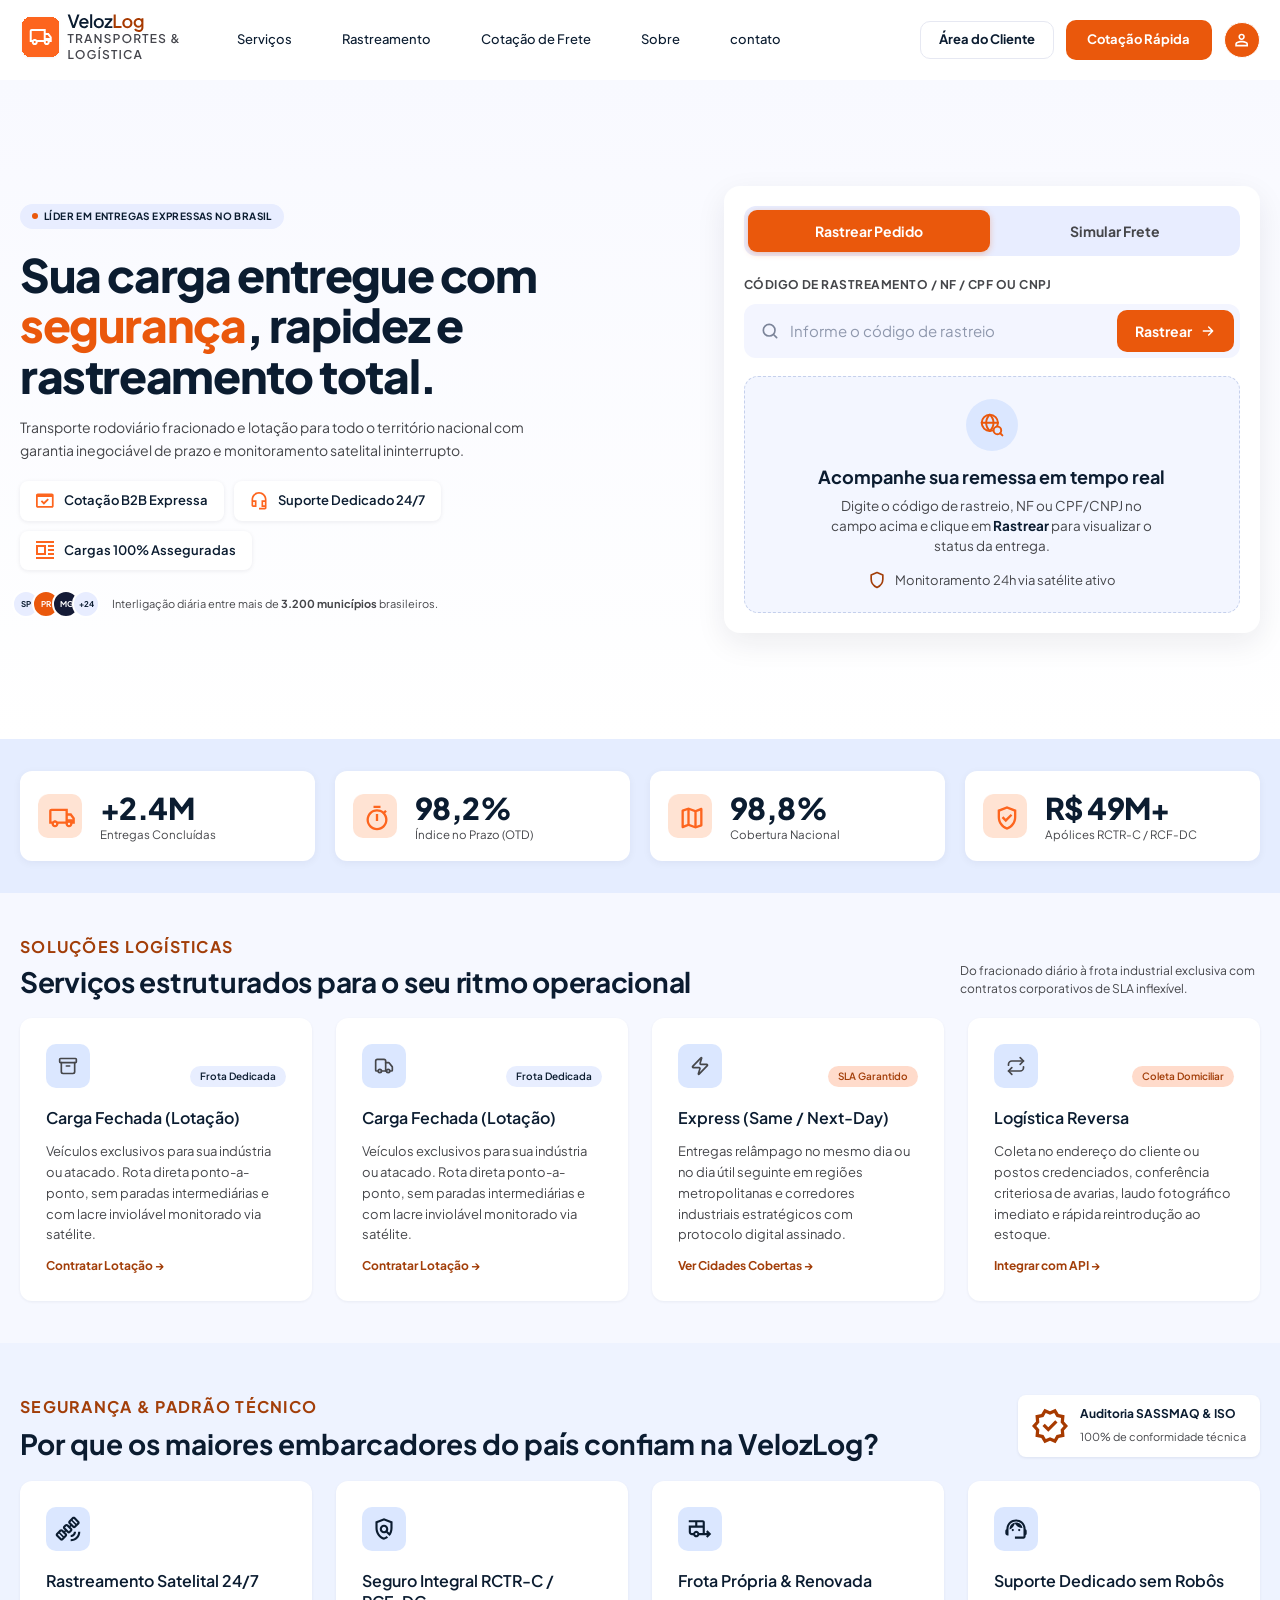
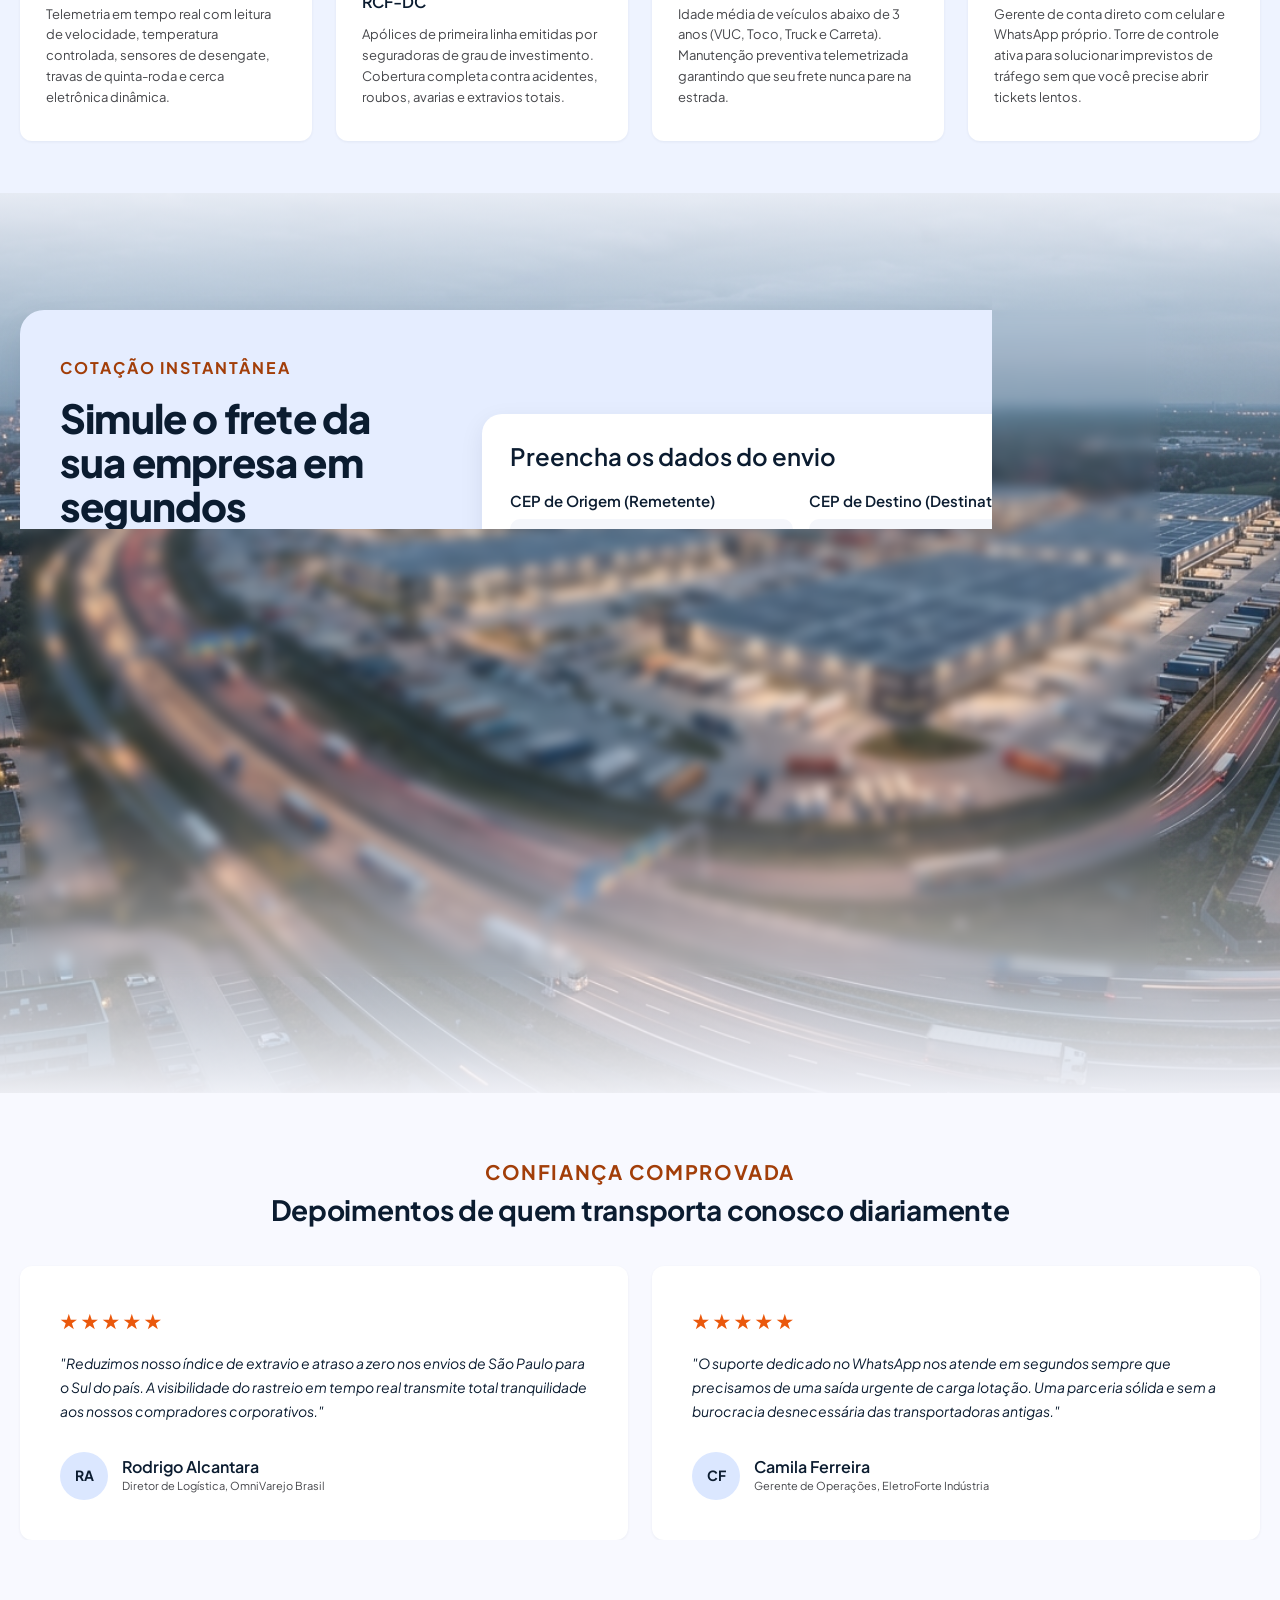
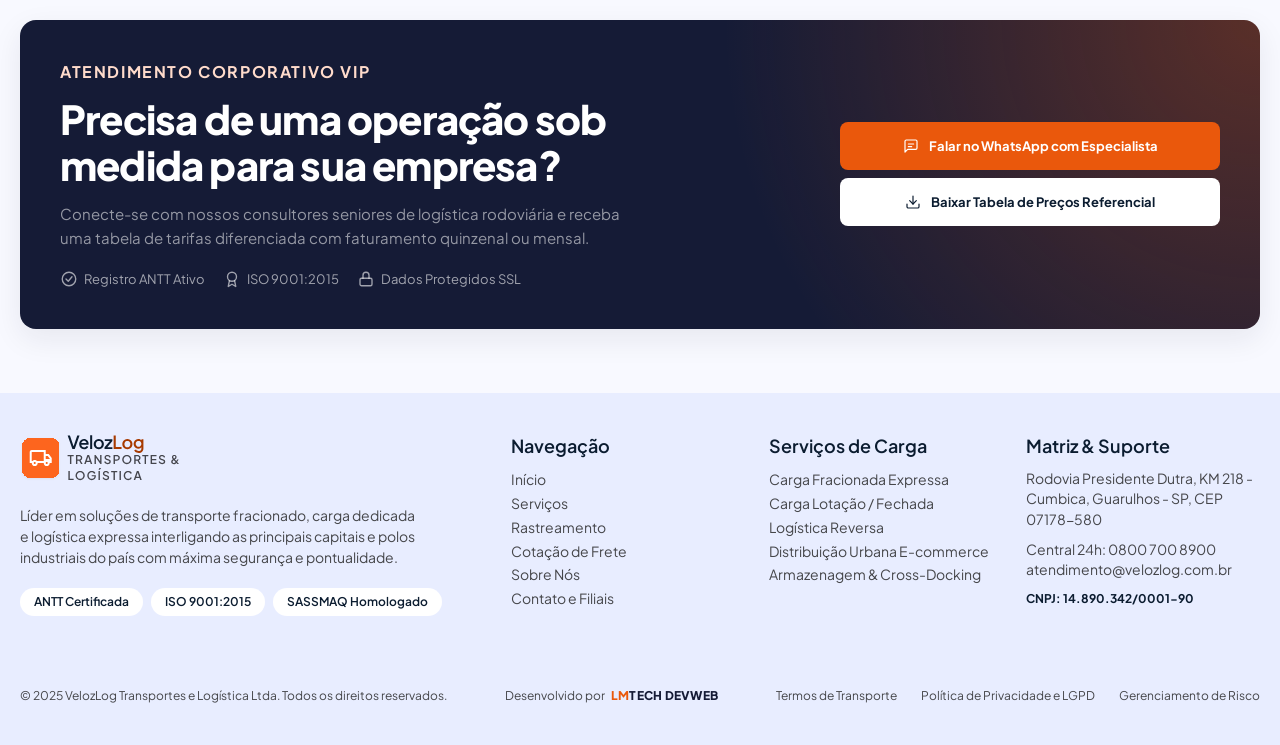
==== index.html @ 7187ee2f "correcao-script: ajustado funcionalidades do site" ====
<!DOCTYPE html>
<html lang="pt-BR">

<head>
  <meta charset="UTF-8">
  <meta name="viewport" content="width=device-width, initial-scale=1.0">
  <title>VelozLog</title>
  <link rel="preconnect" href="https://fonts.googleapis.com">
  <link rel="preconnect" href="https://fonts.gstatic.com" crossorigin>
  <link href="https://fonts.googleapis.com/css2?family=Plus+Jakarta+Sans:wght@500;600;700;800&display=swap" rel="stylesheet">
  <link rel="icon" href="/img/icon.svg" type="image/svg+xml">
  <link rel="stylesheet" href="/css/style.css">
  <script src="/js/layout.js"></script>
  <script src="/js/script.js" defer></script>
  <script src="/js/cotacao-form.js"></script>
</head>

<body>
  <!--NAVBAR-->
  <div class="primeira-tela">
    <header class="topo">
      <a class="logo" href="#inicio" aria-label="VelozLog – página inicial">
        <span class="logo-icone" aria-hidden="true">
          <img src="/img/logo.svg" alt="Logo VelozLog">
        </span>
      </a>
      <nav class="Principal">
        <ul class="menu">
          <li><a href="#servicos">Serviços</a></li>
          <li><a href="#rastreamento">Rastreamento</a></li>
          <li><a href="#cotacao">Cotação de Frete</a></li>
          <li><a href="#seguranca">Sobre</a></li>
          <li><a href="#contato">contato</a></li>
        </ul>
      </nav>

      <div class="acoes">
        <a class="btn-area" href="#area-cliente">Área do Cliente</a>
        <a class="btn-cotacao" href="#cotacao">Cotação Rápida</a>
        <div class="avatar">
          <span class="icone-mask" style="--icone: url('/img/user.svg')"></span>
        </div>
      </div>
    </header>
    <!--COMEÇO DA HERO-->
    <main>
      <section id="inicio" class="hero">
        <div class="hero-texto">
          <p class="selo">Líder em entregas expressas no Brasil</p>
          <h1>Sua carga entregue com <span>segurança</span>, rapidez e rastreamento total.</h1>
          <p>Transporte rodoviário fracionado e lotação para todo o território nacional com garantia inegociável de prazo e monitoramento satelital ininterrupto.</p>
          <ul class="hero-selos">
            <li><img src="/img/ic-cotacao.svg" alt="">Cotação B2B Expressa</li>
            <li><img src="/img/ic-suporte.svg" alt="">Suporte Dedicado 24/7</li>
            <li><img src="/img/ic-carga.svg" alt="">Cargas 100% Asseguradas</li>
          </ul>
          <div class="hero-rodape">
            <ul class="avatares" aria-hidden="true">
              <li>SP</li>
              <li>PR</li>
              <li>MG</li>
              <li>+24</li>
            </ul>
            <p class="hero-cobertura">Interligação diária entre mais de <strong>3.200 municípios</strong> brasileiros.</p>
          </div>
        </div>

        <!-- CARD: RASTREAR PEDIDO / SIMULAR FRETE -->
        <div id="rastreamento" class="card-rastreio">
          <!-- ABAS -->
          <div class="abas" role="tablist" aria-label="Rastrear pedido ou simular frete" data-ativa="rastrear">
            <button type="button" role="tab" id="aba-rastrear" data-aba="rastrear" aria-controls="painel-rastrear" aria-selected="true">Rastrear Pedido</button>
            <button type="button" role="tab" id="aba-simular" data-aba="simular" aria-controls="painel-simular" aria-selected="false" tabindex="-1">Simular Frete</button>
          </div>

          <div class="paineis">
            <!-- PAINEL: RASTREAR -->
            <section class="painel ativo" id="painel-rastrear" role="tabpanel" aria-labelledby="aba-rastrear">
              <form class="rastreio-form" novalidate>
                <label for="codigo">Código de rastreamento / NF / CPF ou CNPJ</label>
                <div class="campo-busca">
                  <svg viewBox="0 0 24 24" aria-hidden="true">
                    <circle cx="11" cy="11" r="7"></circle>
                    <path d="m20 20-3.5-3.5"></path>
                  </svg>
                  <input id="codigo" type="text" placeholder="Informe o código de rastreio" autocomplete="off">
                  <button type="submit" class="btn-rastrear">
                    <span>Rastrear</span>
                    <svg viewBox="0 0 24 24" aria-hidden="true">
                      <path d="M5 12h14M13 6l6 6-6 6"></path>
                    </svg>
                  </button>
                </div>
              </form>

              <div class="estados" aria-live="polite">
                <!-- estado 1: vazio -->
                <div class="estado estado-vazio ativo">
                  <span class="vazio-icone" aria-hidden="true">
                    <svg viewBox="0 0 24 24">
                      <circle cx="10" cy="10" r="7.5"></circle>
                      <path d="M2.5 10h15M10 2.5c2.2 2 3.4 4.6 3.4 7.5s-1.2 5.5-3.4 7.5C7.8 15.5 6.6 12.9 6.6 10S7.8 4.5 10 2.5z"></path>
                      <circle class="lupa" cx="17" cy="17" r="3.5"></circle>
                      <path d="m19.6 19.6 2 2"></path>
                    </svg>
                  </span>
                  <h3>Acompanhe sua remessa em tempo real</h3>
                  <p>Digite o código de rastreio, NF ou CPF/CNPJ no campo acima e clique em <strong>Rastrear</strong> para visualizar o status da entrega.</p>
                  <div class="vazio-nota">
                    <svg viewBox="0 0 24 24" aria-hidden="true">
                      <path d="M12 3l7 3v5c0 4.5-3 8-7 10-4-2-7-5.5-7-10V6z"></path>
                    </svg>
                    Monitoramento 24h via satélite ativo
                  </div>
                </div>

                <!-- estado 2: resultado -->
                <article class="estado estado-resultado" inert>
                  <header class="surge" style="--i:0">
                    <h2 id="codigo-exibido">VLZ-849102-SP</h2>
                    <span class="status"><svg viewBox="0 0 24 24" aria-hidden="true">
                        <path d="M14 18V6a2 2 0 0 0-2-2H4a2 2 0 0 0-2 2v11a1 1 0 0 0 1 1h2"></path>
                        <path d="M15 18H9"></path>
                        <path d="M19 18h2a1 1 0 0 0 1-1v-3.65a1 1 0 0 0-.22-.624l-3.48-4.35A1 1 0 0 0 17.52 8H14"></path>
                        <circle cx="17" cy="18" r="2"></circle>
                        <circle cx="7" cy="18" r="2"></circle>
                      </svg>Em Trânsito</span>
                    <span class="segurada">Carga Segurada</span>
                  </header>

                  <div class="trajeto surge" style="--i:1">
                    <p><small>Origem</small>São Paulo (HUB-01)</p>
                    <div>
                      <p>Prazo: Hoje até 18:30</p>
                      <div class="barra" role="progressbar" aria-label="Progresso do trajeto" aria-valuemin="0" aria-valuemax="100" aria-valuenow="0">
                        <span class="barra-preenchimento"></span>
                      </div>
                      <p id="porcentagem">0% do trajeto concluído</p>
                    </div>
                    <p><small>Destino</small>Curitiba (PR)</p>
                  </div>

                  <footer class="surge" style="--i:2">
                    <p><svg viewBox="0 0 24 24" aria-hidden="true">
                        <circle cx="12" cy="12" r="2"></circle>
                        <path d="M16.2 7.8a6 6 0 0 1 0 8.4"></path>
                        <path d="M19.1 4.9a10 10 0 0 1 0 14.2"></path>
                        <path d="M7.8 16.2a6 6 0 0 1 0-8.4"></path>
                        <path d="M4.9 19.1a10 10 0 0 1 0-14.2"></path>
                      </svg>Telemetria em tempo real • BR-116 KM 84</p>
                    <a href="/rastreio.html">Ver Ocorrências<svg viewBox="0 0 24 24" aria-hidden="true">
                        <path d="m9 6 6 6-6 6"></path>
                      </svg></a>
                  </footer>
                </article>
              </div>
            </section>

            <!-- PAINEL: SIMULAR FRETE -->
            <section class="painel" id="painel-simular" role="tabpanel" aria-labelledby="aba-simular" aria-hidden="true" inert>
              <form class="simular-form" novalidate>
                <div class="simular-grade">
                  <div class="simular-campo">
                    <label for="sim-origem">CEP Origem</label>
                    <input id="sim-origem" type="text" placeholder="01001-000" inputmode="numeric" maxlength="9" data-mascara="cep">
                  </div>
                  <div class="simular-campo">
                    <label for="sim-destino">CEP Destino</label>
                    <input id="sim-destino" type="text" placeholder="80010-000" inputmode="numeric" maxlength="9" data-mascara="cep">
                  </div>
                  <div class="simular-campo">
                    <label for="sim-peso">Peso Aprox. (Kg)</label>
                    <input id="sim-peso" type="text" placeholder="25" inputmode="decimal">
                  </div>
                  <div class="simular-campo">
                    <label for="sim-volumes">Volumes (Qtd)</label>
                    <input id="sim-volumes" type="text" placeholder="2" inputmode="numeric">
                  </div>
                </div>
                <button type="submit" class="btn-simular">
                  Calcular Cotação Instantânea
                  <svg viewBox="0 0 24 24" aria-hidden="true">
                    <path d="M4 14a1 1 0 0 1-.78-1.63l9.9-10.2a.5.5 0 0 1 .86.46l-1.92 6.02A1 1 0 0 0 13 10h7a1 1 0 0 1 .78 1.63l-9.9 10.2a.5.5 0 0 1-.86-.46l1.92-6.02A1 1 0 0 0 11 14z"></path>
                  </svg>
                </button>
              </form>
            </section>
          </div>
        </div>
      </section>
      <!--INDICADORES-->
      <section class="indicadores" aria-label="Números da VelozLog">
        <ul>
          <li>
            <span class="icone" aria-hidden="true"><img src="/img/ic-caminhao.svg" alt=""></span>
            <div><strong class="contador" data-valor="2.4" data-tipo="milhao">+2.4M</strong>Entregas Concluídas</div>
          </li>
          <li>
            <span class="icone" aria-hidden="true"><img src="/img/ic-timer.svg" alt=""></span>
            <div><strong class="contador" data-valor="99.4" data-tipo="porcentagem">99.4%</strong>Índice no Prazo (OTD)</div>
          </li>
          <li>
            <span class="icone" aria-hidden="true"><img src="/img/ic-mapa.svg" alt=""></span>
            <div><strong class="contador" data-valor="100" data-tipo="porcentagem">100%</strong>Cobertura Nacional</div>
          </li>
          <li>
            <span class="icone" aria-hidden="true"><img src="/img/ic-escudo-ok.svg" alt=""></span>
            <div><strong class="contador" data-valor="50" data-tipo="milhoes">R$ 50M+</strong>Apólices RCTR-C / RCF-DC</div>
          </li>
        </ul>
      </section>
    </main>
  </div>

  <div class="segunda-tela">
    <!--SOLUÇÕES LOGÍSTICAS: grade de 4 cards-->
    <section id="servicos" class="servicos">
      <header class="secao-cabecalho">
        <div>
          <p class="eyebrow">Soluções logísticas</p>
          <h2>Serviços estruturados para o seu ritmo operacional</h2>
        </div>
        <p>Do fracionado diário à frota industrial exclusiva com contratos corporativos de SLA inflexível.</p>
      </header>

      <div class="grade-4">
        <article class="card">
          <div class="card-topo">
            <span class="icone" aria-hidden="true">
              <svg viewBox="0 0 24 24">
                <rect width="20" height="5" x="2" y="3" rx="1" />
                <path d="M4 8v11a2 2 0 0 0 2 2h12a2 2 0 0 0 2-2V8" />
                <path d="M10 12h4" />
              </svg>
            </span>
            <span class="tag">Frota Dedicada</span>
          </div>
          <h3>Carga Fechada (Lotação)</h3>
          <p>Veículos exclusivos para sua indústria ou atacado. Rota direta ponto-a-ponto, sem paradas intermediárias e com lacre inviolável monitorado via satélite.</p>
          <a href="#cotacao">Contratar Lotação</a>
        </article>
        <article class="card">
          <div class="card-topo">
            <span class="icone" aria-hidden="true">
              <svg viewBox="0 0 24 24">
                <path d="M14 18V6a2 2 0 0 0-2-2H4a2 2 0 0 0-2 2v11a1 1 0 0 0 1 1h2" />
                <path d="M15 18H9" />
                <path d="M19 18h2a1 1 0 0 0 1-1v-3.65a1 1 0 0 0-.22-.624l-3.48-4.35A1 1 0 0 0 17.52 8H14" />
                <circle cx="17" cy="18" r="2" />
                <circle cx="7" cy="18" r="2" />
              </svg>
            </span>
            <span class="tag">Frota Dedicada</span>
          </div>
          <h3>Carga Fechada (Lotação)</h3>
          <p>Veículos exclusivos para sua indústria ou atacado. Rota direta ponto-a-ponto, sem paradas intermediárias e com lacre inviolável monitorado via satélite.</p>
          <a href="#cotacao">Contratar Lotação</a>
        </article>
        <article class="card">
          <div class="card-topo">
            <span class="icone" aria-hidden="true">
              <svg viewBox="0 0 24 24">
                <path d="M4 14a1 1 0 0 1-.78-1.63l9.9-10.2a.5.5 0 0 1 .86.46l-1.92 6.02A1 1 0 0 0 13 10h7a1 1 0 0 1 .78 1.63l-9.9 10.2a.5.5 0 0 1-.86-.46l1.92-6.02A1 1 0 0 0 11 14z" />
              </svg>
            </span>
            <span class="tag tag-destaque">SLA Garantido</span>
          </div>
          <h3>Express (Same / Next-Day)</h3>
          <p>Entregas relâmpago no mesmo dia ou no dia útil seguinte em regiões metropolitanas e corredores industriais estratégicos com protocolo digital assinado.</p>
          <a href="#cotacao">Ver Cidades Cobertas</a>
        </article>
        <article class="card">
          <div class="card-topo">
            <span class="icone" aria-hidden="true">
              <svg viewBox="0 0 24 24">
                <path d="m17 2 4 4-4 4" />
                <path d="M3 11v-1a4 4 0 0 1 4-4h14" />
                <path d="m7 22-4-4 4-4" />
                <path d="M21 13v1a4 4 0 0 1-4 4H3" />
              </svg>
            </span>
            <span class="tag tag-destaque">Coleta Domiciliar</span>
          </div>
          <h3>Logística Reversa</h3>
          <p>Coleta no endereço do cliente ou postos credenciados, conferência criteriosa de avarias, laudo fotográfico imediato e rápida reintrodução ao estoque.</p>
          <a href="#cotacao">Integrar com API</a>
        </article>
      </div>
    </section>
    <!--SEGURANÇA & PADRÃO TÉCNICO: grade de 4 cards-->
    <section id="seguranca" class="seguranca">
      <div class="seguranca-container">
        <header class="seguranca-header">
          <div class="seguranca-titulo">
            <span class="seguranca-rotulo">Segurança &amp; Padrão Técnico</span>
            <h2>Por que os maiores embarcadores do país confiam na VelozLog?</h2>
          </div>

          <div class="seguranca-selo">
            <img src="/img/ic.selo.svg" alt="" width="36" height="36">
            <div>
              <strong>Auditoria SASSMAQ &amp; ISO</strong>
              <span>100% de conformidade técnica</span>
            </div>
          </div>
        </header>

        <div class="seguranca-grade">
          <article class="seguranca-card">
            <div class="seguranca-icone">
              <span class="icone-mask" style="--icone: url('/img/ic.satelite.svg')"></span>
            </div>
            <h3>Rastreamento Satelital 24/7</h3>
            <p>Telemetria em tempo real com leitura de velocidade, temperatura controlada, sensores de desengate, travas de quinta-roda e cerca eletrônica dinâmica.</p>
          </article>

          <article class="seguranca-card">
            <div class="seguranca-icone">
              <span class="icone-mask" style="--icone: url('/img/ic.seguro.svg')"></span>
            </div>
            <h3>Seguro Integral RCTR-C / RCF&#8209;DC</h3>
            <p>Apólices de primeira linha emitidas por seguradoras de grau de investimento. Cobertura completa contra acidentes, roubos, avarias e extravios totais.</p>
          </article>

          <article class="seguranca-card">
            <div class="seguranca-icone">
              <span class="icone-mask" style="--icone: url('/img/ic-caminhao-v2.svg')"></span>
            </div>
            <h3>Frota Própria &amp; Renovada</h3>
            <p>Idade média de veículos abaixo de 3 anos (VUC, Toco, Truck e Carreta). Manutenção preventiva telemetrizada garantindo que seu frete nunca pare na estrada.</p>
          </article>

          <article class="seguranca-card">
            <div class="seguranca-icone">
              <span class="icone-mask" style="--icone: url('/img/ic-atendente.svg')"></span>
            </div>
            <h3>Suporte Dedicado sem Robôs</h3>
            <p>Gerente de conta direto com celular e WhatsApp próprio. Torre de controle ativa para solucionar imprevistos de tráfego sem que você precise abrir tickets lentos.</p>
          </article>
        </div>
      </div>
    </section>
  </div>
  <!--COTAÇÃO: texto à esquerda, formulário à direita-->
  <section class="cotacao" id="cotacao">
    <div class="cotacao-container">

      <!-- Coluna esquerda -->
      <div class="cotacao-info">
        <span class="cotacao-eyebrow">Cotação Instantânea</span>
        <h2 class="cotacao-titulo">Simule o frete da sua empresa em segundos</h2>
        <p class="cotacao-texto">
          Tarifas competitivas com tabela decrescente para volumes recorrentes,
          cálculo imediato de cubagem e sem surpresas na fatura.
        </p>

        <ul class="cotacao-lista">
          <li>
            <svg class="cotacao-icone" viewBox="0 0 24 24" aria-hidden="true">
              <circle cx="12" cy="12" r="10"></circle>
              <path d="M8 12.5l2.8 2.8L16.5 9.5"></path>
            </svg>
            Integração nativa via API para ERPs (SAP, TOTVS, Bling, Tiny)
          </li>
          <li>
            <svg class="cotacao-icone" viewBox="0 0 24 24" aria-hidden="true">
              <circle cx="12" cy="12" r="10"></circle>
              <path d="M8 12.5l2.8 2.8L16.5 9.5"></path>
            </svg>
            Faturamento corporativo quinzenal ou mensal com DDA bancário
          </li>
          <li>
            <svg class="cotacao-icone" viewBox="0 0 24 24" aria-hidden="true">
              <circle cx="12" cy="12" r="10"></circle>
              <path d="M8 12.5l2.8 2.8L16.5 9.5"></path>
            </svg>
            Coleta agendada com equipe treinada para carga frágil
          </li>
        </ul>

        <a class="cotacao-b2b" href="#contato">
          <span class="cotacao-b2b-icone">
            <svg viewBox="0 0 24 24" aria-hidden="true">
              <path d="M14 3H7a2 2 0 0 0-2 2v14a2 2 0 0 0 2 2h10a2 2 0 0 0 2-2V8z"></path>
              <path d="M14 3v5h5"></path>
              <path d="M9 13h6M9 17h6"></path>
            </svg>
          </span>
          <span class="cotacao-b2b-texto">
            <strong>Precisa de cotação para grandes volumes?</strong>
            <small>Contate diretamente nossa mesa B2B corporativa</small>
          </span>
        </a>
      </div>

      <!-- Coluna direita: formulário -->
      <form class="cotacao-form" action="#" method="post">
        <h3 class="cotacao-form-titulo">Preencha os dados do envio</h3>

        <div class="cotacao-grade">
          <div class="cotacao-campo">
            <label for="cep-origem">CEP de Origem (Remetente)</label>
            <input type="text" name="cep-origem" id="cep-origem" placeholder="01001-000 (São Paulo - SP)" inputmode="numeric" maxlength="9">
          </div>

          <div class="cotacao-campo">
            <label for="cep-destino">CEP de Destino (Destinatário)</label>
            <input type="text" name="cep-destino" id="cep-destino" placeholder="80010-000 (Curitiba - PR)" inputmode="numeric" maxlength="9">
          </div>

          <div class="cotacao-campo">
            <label for="peso">Peso Bruto Total (kg)</label>
            <input type="number" id="peso" name="peso" placeholder="Ex: 45" min="0" step="0.01">
          </div>

          <div class="cotacao-campo">
            <label for="volumes">Quantidade de Volumes / Caixas</label>
            <input type="number" id="volumes" name="volumes" placeholder="Ex: 4" min="1" step="1">
          </div>

          <div class="cotacao-campo">
            <label for="mercadoria">Tipo de Mercadoria</label>
            <select name="mercadoria" id="mercadoria">
              <option value="geral">Carga Seca / Manufaturados</option>
              <option value="fragil">Carga Frágil</option>
              <option value="perecivel">Perecíveis</option>
              <option value="eletronicos">Eletrônicos</option>
            </select>
          </div>

          <div class="cotacao-campo">
            <label for="valor-nf">Valor da Carga na NF (R$)</label>
            <input type="text" id="valor-nf" name="valor-nf" placeholder="R$ 15.000,00" inputmode="decimal">
          </div>
        </div>

        <div class="cotacao-rodape">
          <p class="cotacao-nota">
            <svg viewBox="0 0 24 24" aria-hidden="true">
              <path d="M12 2l2.4 1.8 3-.2 1.2 2.8 2.6 1.6-.8 2.9.8 2.9-2.6 1.6-1.2 2.8-3-.2L12 20l-2.4-1.8-3 .2-1.2-2.8L2.8 14l.8-2.9-.8-2.9 2.6-1.6 1.2-2.8 3 .2z"></path>
              <path d="M8.5 12l2.5 2.5 4.5-4.5"></path>
            </svg>
            Cálculo com GRIS e seguro obrigatório inclusos
          </p>

          <button type="submit" class="cotacao-botao">
            Calcular Frete em 1 Minuto
            <svg viewBox="0 0 24 24" aria-hidden="true">
              <rect x="4" y="3" width="16" height="18" rx="2"></rect>
              <path d="M8 7h8M8 12h2M14 12h2M8 16h2M14 16h2"></path>
            </svg>
          </button>
        </div>
      </form>

    </div>
  </section>

  <div class="terceira-tela">
    <!-- DEPOIMENTOS -->
    <section class="depoimentos" aria-labelledby="depoimentos-titulo">
      <header class="depoimentos-cabecalho">
        <span class="depoimentos-eyebrow">Confiança comprovada</span>
        <h2 id="depoimentos-titulo" class="depoimentos-titulo">
          Depoimentos de quem transporta conosco diariamente
        </h2>
      </header>

      <div class="depoimentos-grade">
        <figure class="depoimento-card">
          <div class="depoimento-estrelas" role="img" aria-label="5 de 5 estrelas">★★★★★</div>
          <blockquote class="depoimento-texto">
            "Reduzimos nosso índice de extravio e atraso a zero nos envios de São Paulo para o Sul do país. A visibilidade do rastreio em tempo real transmite total tranquilidade aos nossos compradores corporativos."
          </blockquote>
          <figcaption class="depoimento-autor">
            <span class="depoimento-avatar" aria-hidden="true">RA</span>
            <div>
              <strong>Rodrigo Alcantara</strong>
              <small>Diretor de Logística, OmniVarejo Brasil</small>
            </div>
          </figcaption>
        </figure>

        <figure class="depoimento-card">
          <div class="depoimento-estrelas" role="img" aria-label="5 de 5 estrelas">★★★★★</div>
          <blockquote class="depoimento-texto">
            "O suporte dedicado no WhatsApp nos atende em segundos sempre que precisamos de uma saída urgente de carga lotação. Uma parceria sólida e sem a burocracia desnecessária das transportadoras antigas."
          </blockquote>
          <figcaption class="depoimento-autor">
            <span class="depoimento-avatar" aria-hidden="true">CF</span>
            <div>
              <strong>Camila Ferreira</strong>
              <small>Gerente de Operações, EletroForte Indústria</small>
            </div>
          </figcaption>
        </figure>
      </div>
    </section>

    <!-- CONTATO (CTA) -->
    <section id="contato" class="contato">
      <div class="contato-container">
        <div class="contato-info">
          <span class="contato-eyebrow">Atendimento corporativo VIP</span>
          <h2 class="contato-titulo">Precisa de uma operação sob medida para sua empresa?</h2>
          <p class="contato-texto">
            Conecte-se com nossos consultores seniores de logística rodoviária e receba uma tabela de tarifas diferenciada com faturamento quinzenal ou mensal.
          </p>
          <ul class="contato-selos">
            <li>
              <svg viewBox="0 0 24 24" aria-hidden="true">
                <circle cx="12" cy="12" r="9" />
                <path d="M8 12l3 3 5-6" />
              </svg>
              Registro ANTT Ativo
            </li>
            <li>
              <svg viewBox="0 0 24 24" aria-hidden="true">
                <circle cx="12" cy="9" r="6" />
                <path d="M8.5 14.5L7 22l5-3 5 3-1.5-7.5" />
              </svg>
              ISO 9001:2015
            </li>
            <li>
              <svg viewBox="0 0 24 24" aria-hidden="true">
                <rect x="4" y="11" width="16" height="10" rx="2" />
                <path d="M8 11V7a4 4 0 0 1 8 0v4" />
              </svg>
              Dados Protegidos SSL
            </li>
          </ul>
        </div>

        <div class="contato-acoes">
          <a href="#" class="contato-botao">
            <svg viewBox="0 0 24 24" aria-hidden="true">
              <path d="M21 15a2 2 0 0 1-2 2H7l-4 4V5a2 2 0 0 1 2-2h14a2 2 0 0 1 2 2z" />
              <path d="M8 9h8M8 13h5" />
            </svg>
            Falar no WhatsApp com Especialista
          </a>
          <a href="#" class="contato-botao contato-botao-claro">
            <svg viewBox="0 0 24 24" aria-hidden="true">
              <path d="M21 15v4a2 2 0 0 1-2 2H5a2 2 0 0 1-2-2v-4" />
              <path d="M7 10l5 5 5-5" />
              <path d="M12 15V3" />
            </svg>
            Baixar Tabela de Preços Referencial
          </a>
        </div>
      </div>
    </section>
  </div>
  <!-- RODAPÉ -->
  <footer class="rodape">
    <div class="rodape-topo">

      <div class="rodape-marca">
        <a class="logo" href="#inicio" aria-label="VelozLog – página inicial">
          <img src="/img/logo.svg" alt="Logo VelozLog">
        </a>
        <p>Líder em soluções de transporte fracionado, carga dedicada e logística expressa interligando as principais capitais e polos industriais do país com máxima segurança e pontualidade.</p>
        <ul class="rodape-selos">
          <li>ANTT Certificada</li>
          <li>ISO 9001:2015</li>
          <li>SASSMAQ Homologado</li>
        </ul>
      </div>

      <nav class="rodape-coluna" aria-label="Navegação do rodapé">
        <h3>Navegação</h3>
        <ul>
          <li><a href="#inicio">Início</a></li>
          <li><a href="#servicos">Serviços</a></li>
          <li><a href="#rastreamento">Rastreamento</a></li>
          <li><a href="#cotacao">Cotação de Frete</a></li>
          <li><a href="#seguranca">Sobre Nós</a></li>
          <li><a href="#contato">Contato e Filiais</a></li>
        </ul>
      </nav>

      <nav class="rodape-coluna" aria-label="Serviços de carga">
        <h3>Serviços de Carga</h3>
        <ul>
          <li><a href="#servicos">Carga Fracionada Expressa</a></li>
          <li><a href="#servicos">Carga Lotação / Fechada</a></li>
          <li><a href="#servicos">Logística Reversa</a></li>
          <li><a href="#servicos">Distribuição Urbana E-commerce</a></li>
          <li><a href="#servicos">Armazenagem &amp; Cross-Docking</a></li>
        </ul>
      </nav>

      <div class="rodape-coluna">
        <h3>Matriz &amp; Suporte</h3>
        <address>
          <p>Rodovia Presidente Dutra, KM 218 - Cumbica, Guarulhos - SP, CEP 07178-580</p>
          <p>
            Central 24h: <a href="tel:08007008900">0800 700 8900</a><br>
            <a href="mailto:atendimento@velozlog.com.br">atendimento@velozlog.com.br</a>
          </p>
          <p class="rodape-cnpj">CNPJ: 14.890.342/0001-90</p>
        </address>
      </div>
    </div>

    <div class="rodape-base">
      <p>© 2025 VelozLog Transportes e Logística Ltda. Todos os direitos reservados.</p>
      <p class="rodape-assinatura">
        Desenvolvido por
        <a class="lmtech" href="#"><span class="lmtech-lm">LM</span><span class="lmtech-tech">TECH</span> <span class="lmtech-devweb">DEVWEB</span></a>
      </p>

      <ul class="rodape-legal">
        <li><a href="#">Termos de Transporte</a></li>
        <li><a href="#">Política de Privacidade e LGPD</a></li>
        <li><a href="#">Gerenciamento de Risco</a></li>
      </ul>
    </div>
  </footer>
</body>

</html>
---- css/style.css ----
* {
  margin: 0;
  padding: 0;
  font-family: "Plus Jakarta Sans", Arial, Helvetica, sans-serif;
  box-sizing: border-box;
}

:root {
  --laranja: #ea580c;
  --laranja-escuro: #a23e09;
  --cor-texto: #0b1c30;
  --cor-texto-suave: #45464a;
  --fundo: #fff;
  --borda: #e6e8f2;
  --navy: #151b36;
  /* Fundo ocupa a tela toda; o conteúdo fica limitado a 1280px e centralizado.
  Em telas menores que 1320px, sobra uma margem mínima de 20px de cada lado. */
  --largura-max: 1280px;
  --lateral: max(20px, calc((100% - var(--largura-max)) / 2));
  --lavanda: #f3f5ff;
  --lavanda-forte: #e8edff;
  --sombra: 0 10px 30px rgba(21, 27, 54, 0.08);
  --altura-topo: 87px; /* altura do menu */
}

html {
  scroll-snap-type: y proximity;
}

/* o JavaScript desliga o snap enquanto anima a rolagem */
html.rolando {
  scroll-snap-type: none;
}

body {
  width: 100%;
  min-width: 920px; /* limite de redução da janela no desktop */
  min-height: 100vh;
  font-family: "Plus Jakarta Sans", system-ui, sans-serif;
  background-color: var(--fundo);
  color: var(--cor-texto);
  line-height: 1.5;
}

/* Primeira tela: hero + indicadores ocupam a janela inteira (menos o menu) */
main {
  display: flex;
  flex-direction: column;
  min-height: calc(100vh - var(--altura-topo));
  min-height: calc(100dvh - var(--altura-topo));
}

ul {
  list-style: none;
}

a {
  color: inherit;
  text-decoration: none;
}

a:focus-visible,
button:focus-visible,
input:focus-visible,
select:focus-visible {
  outline: 3px solid var(--laranja);
  outline-offset: 2px;
}

/* ---------- PONTOS DE SNAP ---------- */
.topo,
.hero,
.servicos,
.seguranca,
.cotacao {
  scroll-snap-align: start;
}

/* ---------- COTAÇÃO: ocupa uma tela inteira, card centralizado ---------- */
#cotacao {
  display: flex;
  align-items: center;
  min-height: 100vh;
  min-height: 100dvh;
  padding: 96px var(--lateral);
  background:
    linear-gradient(
      180deg,
      rgba(248, 249, 255, 0.9) 0%,
      rgba(248, 249, 255, 0.1) 35%,
      rgba(248, 249, 255, 0.1) 65%,
      rgba(248, 249, 255, 0.95) 100%
    ),
    url("/img/galpao.jpg") center / cover no-repeat;
}

.cotacao-container {
  display: grid;
  grid-template-columns: minmax(0, 1fr) minmax(0, min(653px, 58%));
  gap: 23px;
  align-items: center;
  width: 100%;
  max-width: 1140px; /* card à esquerda, foto aparece à direita */
  background: rgba(232, 237, 255, 0.85);
  backdrop-filter: blur(6px);
  border-radius: 24px;
  box-shadow: var(--sombra);
  padding-right: 40px;
}

/* ---------- NAV BAR ---------- */
.topo {
  display: grid;
  grid-template-columns: auto minmax(0, 1fr) auto;
  align-items: center;
  column-gap: clamp(16px, 3.1vw, 40px); /* logo → menu (40px no máx.) */
  padding: 12px var(--lateral);
  background: var(--fundo);
}

.logo {
  justify-self: start;
}

.acoes {
  justify-self: end;
}

.menu {
  display: flex;
  align-items: center;
  justify-content: space-between;
  gap: clamp(4px, 0.8vw, 10px);
  margin-right: clamp(16px, 6.5vw, 84px); /* menu → botões (84px no máx.) */
  padding: 3px 0;
}

.menu ul {
  gap: 10px;
}

.menu li {
  align-self: center;
}

.menu a {
  display: block;
  padding: 16px clamp(8px, 1.25vw, 16px);
  border-radius: 10px;
  font-size: 13px;
  font-weight: 500;
  line-height: 1.2;
  color: var(--cor-texto);
  white-space: nowrap;
  transition:
    background-color 0.15s,
    color 0.15s;
}

.menu a.ativo {
  background: var(--laranja, #f26a1b);
  color: #fff;
  border-radius: 10px;
}

/* hover laranja e branco ao dar tab ou selecionar */
.menu a:hover,
.menu a:focus-visible {
  background-color: var(--laranja);
  color: #fff;
  outline: none;
}

.btn-area:focus-visible {
  background-color: #fff;
  color: var(--laranja);
  outline: none;
  border-color: var(--laranja);
}

.acoes {
  display: flex;
  align-items: center;
  gap: clamp(8px, 1vw, 12px);
  flex-shrink: 0;
}

.btn-area {
  padding: 10px clamp(12px, 1.4vw, 18px);
  border-radius: 10px;
  border: 1px solid var(--borda);
  background: #fff;
  font-size: 13px;
  font-weight: 700;
  line-height: 1.2;
  text-decoration: none;
  transition: background 0.15s;
  white-space: nowrap; /* texto em uma linha só */
}

.btn-area:hover {
  border-color: var(--laranja);
  color: var(--laranja);
}

.btn-cotacao {
  padding: 12px clamp(14px, 1.7vw, 22px);
  border-radius: 10px;
  background: var(--laranja);
  color: #fff;
  font-size: 13px;
  font-weight: 700;
  line-height: 1.2;
  text-decoration: none;
  transition: background 0.15s;
  white-space: nowrap; /* texto em uma linha só */
}

.btn-cotacao:hover {
  background: var(--laranja-escuro);
}

.avatar {
  flex-shrink: 0; /* não deixa o círculo encolher */
  width: 36px;
  height: 36px;
  border-radius: 50%;
  border: 1px solid #fff;
  background: var(--laranja);
  display: grid;
  place-items: center;
  cursor: pointer;
  transition: background-color 0.15s;
}

.avatar .icone-mask {
  width: 100%;
  height: 100%;
  background-color: #fff;
  -webkit-mask: var(--icone) center / contain no-repeat;
  mask: var(--icone) center / contain no-repeat;
  transition: background-color 0.15s;
}

/* ---------- HERO ---------- */
.hero {
  display: grid;
  grid-template-columns: 1.1fr 0.9fr;
  gap: 48px;
  align-items: center;
  justify-content: center;
  padding: 96px var(--lateral);
  background: linear-gradient(180deg, #f8f9ff 0%, #fff 100%);
}

/* o hero estica e empurra os indicadores para o fim da tela */
main > .hero {
  flex: 1 0 auto;
  padding-block: clamp(32px, 8vh, 96px);
}

.hero-texto span {
  color: var(--laranja);
}

.selo {
  display: inline-flex;
  align-items: center;
  gap: 6px;
  margin-bottom: 20px;
  padding: 5px 12px;
  border-radius: 99px;
  background: var(--lavanda-forte);
  font-size: 10px;
  font-weight: 700;
  letter-spacing: 0.04em;
  text-transform: uppercase;
  color: var(--cor-texto);
}

.selo::before {
  content: "";
  width: 6px;
  height: 6px;
  border-radius: 50%;
  background: var(--laranja);
}

.hero h1 {
  margin-bottom: 16px;
  font-size: clamp(32px, 3.6vw, 46px);
  font-weight: 800;
  line-height: 1.1;
  letter-spacing: -0.03em;
  color: var(--cor-texto);
}

.hero h1 em {
  font-style: normal;
  color: var(--laranja);
}

.hero-texto > p:not(.selo):not(.hero-cobertura) {
  max-width: 520px;
  font-size: 14px;
  line-height: 1.6;
  color: var(--cor-texto-suave);
}

.hero .hero-selos {
  display: flex;
  flex-wrap: wrap;
  gap: 10px;
  margin: 20px 0;
}

.hero .hero-selos li {
  display: flex;
  align-items: center;
  gap: 10px;
  padding: 10px 16px;
  border: 0;
  border-radius: 8px;
  background: #fff;
  box-shadow: 0 1px 4px rgba(21, 27, 54, 0.08);
  font-size: 13px;
  font-weight: 600;
  transition: box-shadow 0.15s;
}

.hero .hero-selos li:hover {
  box-shadow:
    inset 0 0 0 1px var(--laranja),
    0 1px 4px rgba(21, 27, 54, 0.08);
}

.hero .hero-selos li img {
  display: block;
  width: 18px;
  height: 18px;
  flex-shrink: 0;
}

.hero-cobertura {
  font-size: 11px;
  color: var(--cor-texto-suave);
}

.hero-rodape {
  display: flex;
  align-items: center;
  gap: 12px;
}

.avatares {
  display: flex;
}

.avatares li {
  display: grid;
  place-items: center;
  width: 28px;
  height: 28px;
  margin-left: -8px;
  border: 2px solid #fff;
  border-radius: 50%;
  background: var(--lavanda-forte);
  font-size: 8px;
  font-weight: 700;
  color: var(--cor-texto);
}

/* PR: laranja */
.avatares li:nth-child(2) {
  background: var(--laranja);
  color: #fff;
}

/* MG: azul-escuro */
.avatares li:nth-child(3) {
  background: var(--navy);
  color: #fff;
}

.ic {
  width: 18px;
  height: 18px;
  fill: none;
  stroke: var(--laranja);
  stroke-width: 2;
  stroke-linecap: round;
  stroke-linejoin: round;
}

/* ---------- CARD DE RASTREAMENTO / SIMULAR FRETE ---------- */
.card-rastreio {
  padding: 20px;
  border-radius: 16px;
  background: #fff;
  box-shadow: var(--sombra);
}

/* abas: a "pílula" laranja desliza de um lado para o outro */
.abas {
  position: relative;
  display: grid;
  grid-template-columns: 1fr 1fr;
  gap: 4px;
  margin-bottom: 20px;
  padding: 4px;
  border-radius: 12px;
  background: var(--lavanda-forte);
}

.abas::before {
  content: "";
  position: absolute;
  top: 4px;
  bottom: 4px;
  left: 4px;
  width: calc((100% - 12px) / 2);
  border-radius: 9px;
  background: var(--laranja);
  box-shadow: 0 2px 6px rgba(234, 88, 12, 0.3);
  transition: transform 0.35s cubic-bezier(0.4, 0, 0.2, 1);
}

.abas[data-ativa="simular"]::before {
  transform: translateX(calc(100% + 4px));
}

.abas button {
  position: relative;
  z-index: 1;
  padding: 12px;
  border: 0;
  border-radius: 9px;
  background: transparent;
  font-size: 14px;
  font-weight: 700;
  color: var(--cor-texto-suave);
  cursor: pointer;
  transition: color 0.25s;
}

.abas button:hover {
  color: var(--cor-texto);
}

.abas button[aria-selected="true"],
.abas button[aria-selected="true"]:hover {
  color: #fff;
}

/* ---- altura dinâmica: o container anima de uma altura para a outra ---- */
.paineis,
.estados {
  position: relative;
  transition: height 0.45s cubic-bezier(0.4, 0, 0.2, 1);
}

/* folga de 4px para o brilho do foco dos campos não ser cortado */
.paineis {
  margin: -4px;
  padding: 4px;
}

.paineis.animando,
.estados.animando {
  overflow: hidden;
}

/* só o painel/estado ativo ocupa espaço; os outros ficam por trás, invisíveis */
.painel,
.estado {
  position: absolute;
  top: 0;
  left: 0;
  right: 0;
  display: flex;
  flex-direction: column;
  min-width: 0;
  opacity: 0;
  visibility: hidden;
  pointer-events: none;
  transform: translateY(10px);
  transition:
    opacity 0.35s ease,
    transform 0.35s ease,
    visibility 0s linear 0.35s;
}

.painel {
  top: 4px;
  left: 4px;
  right: 4px;
}

.painel.ativo,
.estado.ativo {
  position: relative;
  top: auto;
  left: auto;
  right: auto;
  opacity: 1;
  visibility: visible;
  pointer-events: auto;
  transform: none;
  transition:
    opacity 0.4s ease 0.1s,
    transform 0.4s ease 0.1s,
    visibility 0s;
}

/* ---- campo de busca ---- */
.rastreio-form label {
  display: block;
  margin-bottom: 10px;
  font-size: 12px;
  font-weight: 700;
  letter-spacing: 0.04em;
  text-transform: uppercase;
  color: var(--cor-texto-suave);
}

.campo-busca {
  display: flex;
  align-items: center;
  gap: 10px;
  margin-bottom: 18px;
  padding: 6px 6px 6px 16px;
  border-radius: 12px;
  background: #f3f5ff;
  transition:
    box-shadow 0.2s,
    background-color 0.2s;
}

.campo-busca:focus-within {
  background: #fff;
  box-shadow: 0 0 0 2px var(--laranja);
}

.campo-busca > svg {
  flex-shrink: 0;
  width: 20px;
  height: 20px;
  fill: none;
  stroke: #7b8499;
  stroke-width: 2;
  stroke-linecap: round;
  stroke-linejoin: round;
}

.campo-busca input {
  flex: 1;
  min-width: 0;
  height: 42px;
  border: 0;
  background: transparent;
  font-size: 15px;
  color: var(--cor-texto);
}

.campo-busca input::placeholder {
  color: #8f98ad;
}

.campo-busca input:focus-visible {
  outline: none;
}

.campo-busca.erro {
  box-shadow: 0 0 0 2px var(--laranja);
  animation: tremer 0.4s ease;
}

@keyframes tremer {
  0%,
  100% {
    transform: translateX(0);
  }
  20% {
    transform: translateX(-6px);
  }
  40% {
    transform: translateX(6px);
  }
  60% {
    transform: translateX(-4px);
  }
  80% {
    transform: translateX(4px);
  }
}

.btn-rastrear {
  display: inline-flex;
  align-items: center;
  gap: 8px;
  padding: 12px 18px;
  border: 0;
  border-radius: 10px;
  background: var(--laranja);
  font-size: 14px;
  font-weight: 700;
  color: #fff;
  cursor: pointer;
  transition: background-color 0.15s;
}

.btn-rastrear:hover {
  background: var(--laranja-escuro);
}

.btn-rastrear svg {
  width: 16px;
  height: 16px;
  fill: none;
  stroke: #fff;
  stroke-width: 2.2;
  stroke-linecap: round;
  stroke-linejoin: round;
}

.btn-rastrear:disabled {
  cursor: wait;
  opacity: 0.85;
}

.btn-rastrear.carregando svg {
  display: none;
}

.btn-rastrear.carregando::after {
  content: "";
  width: 14px;
  height: 14px;
  border: 2px solid #fff;
  border-top-color: transparent;
  border-radius: 50%;
  animation: girar 0.7s linear infinite;
}

@keyframes girar {
  to {
    transform: rotate(360deg);
  }
}

/* ---- estado vazio ---- */
.estado-vazio {
  align-items: center;
  justify-content: center;
  gap: 6px;
  padding: 22px 20px;
  text-align: center;
  border: 1.5px dashed #c5d0ec;
  border-radius: 14px;
  background: #f3f6ff;
}

.vazio-icone {
  display: grid;
  place-items: center;
  width: 52px;
  height: 52px;
  margin-bottom: 6px;
  border-radius: 50%;
  background: #dbe7ff;
}

.vazio-icone svg {
  width: 26px;
  height: 26px;
  fill: none;
  stroke: var(--laranja);
  stroke-width: 1.8;
  stroke-linecap: round;
  stroke-linejoin: round;
}

.vazio-icone .lupa {
  fill: #dbe7ff;
}

.estado-vazio h3 {
  font-size: 18px;
  font-weight: 700;
  color: var(--cor-texto);
}

.estado-vazio p {
  max-width: 340px;
  font-size: 13.5px;
  line-height: 1.5;
  color: var(--cor-texto-suave);
}

.estado-vazio p strong {
  color: var(--cor-texto);
}

.vazio-nota {
  display: flex;
  align-items: center;
  gap: 8px;
  margin-top: 8px;
  font-size: 13px;
  color: var(--cor-texto-suave);
}

.vazio-nota svg {
  width: 20px;
  height: 20px;
  fill: none;
  stroke: var(--laranja-escuro);
  stroke-width: 2;
  stroke-linecap: round;
  stroke-linejoin: round;
}

/* ---- estado resultado ---- */
.estado-resultado {
  gap: 20px;
  padding: 18px;
  border-radius: 14px;
  background: #eef2ff;
}

.estado-resultado > header {
  display: flex;
  align-items: center;
  gap: 10px;
}

.estado-resultado h2 {
  font-family: "Cascadia Mono", Consolas, ui-monospace, monospace;
  font-size: 17px;
  font-weight: 700;
  letter-spacing: 0.05em;
  color: var(--cor-texto);
}

.status {
  display: inline-flex;
  align-items: center;
  gap: 6px;
  padding: 4px 10px;
  border-radius: 99px;
  background: #ffe9cc;
  font-size: 12.5px;
  font-weight: 700;
  color: var(--cor-texto);
  white-space: nowrap;
}

.status svg {
  width: 16px;
  height: 16px;
  fill: none;
  stroke: var(--laranja);
  stroke-width: 2;
  stroke-linecap: round;
  stroke-linejoin: round;
}

.segurada {
  margin-left: auto;
  font-size: 14px;
  font-weight: 700;
  color: var(--laranja-escuro);
  white-space: nowrap;
}

.trajeto {
  display: grid;
  grid-template-columns: auto 1fr auto;
  gap: 16px;
  align-items: end;
  font-size: 17px;
  font-weight: 700;
  line-height: 1.3;
  color: var(--cor-texto);
}

.trajeto small {
  display: block;
  font-size: 13px;
  font-weight: 500;
  color: var(--cor-texto-suave);
}

.trajeto > div {
  text-align: center;
}

.trajeto > div p {
  font-size: 13px;
  font-weight: 500;
  color: var(--cor-texto-suave);
}

.trajeto > div #porcentagem {
  font-weight: 700;
  color: var(--cor-texto);
}

.trajeto > p:last-child {
  text-align: right;
}

.barra {
  height: 8px;
  margin: 8px 0;
  border-radius: 99px;
  background: #d9e3fa;
  overflow: hidden;
}

.barra-preenchimento {
  display: block;
  width: 0;
  height: 100%;
  border-radius: 99px;
  background: var(--laranja);
}

.estado-resultado > footer {
  display: flex;
  align-items: center;
  justify-content: space-between;
  gap: 12px;
  padding: 10px 12px;
  border-radius: 10px;
  background: #fff;
  font-size: 13px;
  color: var(--cor-texto-suave);
}

.estado-resultado > footer p {
  display: flex;
  align-items: center;
  gap: 8px;
}

.estado-resultado > footer p svg {
  flex-shrink: 0;
  width: 18px;
  height: 18px;
  fill: none;
  stroke: var(--laranja);
  stroke-width: 2;
  stroke-linecap: round;
  stroke-linejoin: round;
}

.estado-resultado > footer p svg circle {
  fill: var(--laranja);
}

.estado-resultado > footer a {
  display: inline-flex;
  align-items: center;
  gap: 2px;
  font-weight: 700;
  color: var(--laranja-escuro);
  white-space: nowrap;
}

.estado-resultado > footer a svg {
  width: 16px;
  height: 16px;
  fill: none;
  stroke: currentColor;
  stroke-width: 2.4;
  stroke-linecap: round;
  stroke-linejoin: round;
}

.estado-resultado > footer a:hover {
  color: var(--laranja);
}

/* informações que surgem uma após a outra */
.surge {
  opacity: 0;
  transform: translateY(12px);
  transition:
    opacity 0.5s ease,
    transform 0.5s ease;
}

.estado-resultado.ativo .surge {
  opacity: 1;
  transform: none;
  transition-delay: calc(200ms + var(--i) * 130ms);
}

/* ---- painel simular frete ---- */
.simular-form {
  display: flex;
  flex-direction: column;
  gap: 22px;
}

.simular-grade {
  display: grid;
  grid-template-columns: 1fr 1fr;
  gap: 18px 16px;
}

.simular-campo {
  display: flex;
  flex-direction: column;
  gap: 8px;
  min-width: 0;
}

.simular-campo label {
  font-size: 14px;
  font-weight: 600;
  color: var(--cor-texto-suave);
}

.simular-campo input {
  width: 100%;
  height: 52px;
  padding: 0 16px;
  border: 1px solid transparent;
  border-radius: 12px;
  background: #f3f5ff;
  font-size: 15px;
  color: var(--cor-texto);
  transition:
    border-color 0.2s,
    background-color 0.2s,
    box-shadow 0.2s;
}

.simular-campo input::placeholder {
  color: #9aa3b5;
}

.simular-campo input:focus {
  background: #fff;
  border-color: var(--laranja);
  box-shadow: 0 0 0 3px rgba(234, 88, 12, 0.15);
  outline: none;
}

.btn-simular {
  display: flex;
  align-items: center;
  justify-content: center;
  gap: 10px;
  min-height: 54px;
  border: 0;
  border-radius: 12px;
  background: var(--laranja);
  font-size: 16px;
  font-weight: 700;
  color: #fff;
  cursor: pointer;
  transition:
    background-color 0.2s,
    transform 0.2s;
}

.btn-simular:hover {
  background: var(--laranja-escuro);
  transform: translateY(-1px);
}

.btn-simular svg {
  width: 20px;
  height: 20px;
  fill: none;
  stroke: #fff;
  stroke-width: 2;
  stroke-linecap: round;
  stroke-linejoin: round;
}

/* respeita quem desativou animações no sistema */
@media (prefers-reduced-motion: reduce) {
  .abas::before,
  .paineis,
  .estados,
  .painel,
  .estado,
  .surge {
    transition: none !important;
  }

  .campo-busca.erro {
    animation: none;
  }
}

/* ---------- ÍCONES E CARD-TOPO (base) ---------- */
.icone {
  display: grid;
  place-items: center;
  flex-shrink: 0;
  border-radius: 10px;
  background: #fff1e8;
  color: var(--laranja);
}

.icone svg {
  width: 20px;
  height: 20px;
  fill: none;
  stroke: currentColor;
  stroke-width: 2;
  stroke-linecap: round;
  stroke-linejoin: round;
}

.card .icone {
  background: var(--lavanda-forte);
  color: var(--cor-texto-suave);
}

.card-topo {
  display: flex;
  align-items: center;
  justify-content: space-between;
}

/* o desenho do ícone: o arquivo SVG vira um "molde" e a cor vem do CSS */
.icone-mask {
  width: 44px;
  height: 44px;
  background-color: var(--cor-texto);
  -webkit-mask: var(--icone) center / contain no-repeat;
  mask: var(--icone) center / contain no-repeat;
  transition: background-color 0.15s;
}

/* ---------- INDICADORES ---------- */
.indicadores {
  --esp: 18px; /* mesmo espaço em todo o card */
  padding: 32px var(--lateral);
  background: #e5edff;
}

.indicadores ul {
  display: grid;
  grid-template-columns: repeat(4, 1fr);
  gap: 20px;
}

.indicadores li {
  display: flex;
  align-items: center;
  gap: var(--esp);
  padding: var(--esp);
  border-radius: 12px;
  background: #fff;
  box-shadow: 0 2px 8px rgba(21, 27, 54, 0.05);
  font-size: 11.5px;
  line-height: 1.3;
  color: var(--cor-texto-suave);
}

.indicadores strong {
  display: block;
  font-size: 30px;
  font-weight: 800;
  letter-spacing: -0.02em;
  color: var(--cor-texto);
}

/* só UM quadrado de fundo: o do .icone */
.indicadores .icone {
  display: grid;
  place-items: center;
  flex-shrink: 0;
  width: 44px;
  height: 44px;
  padding: 0;
  border: 0;
  border-radius: 10px;
  background: #fff1e8;
  box-shadow: none;
  overflow: hidden;
}

.indicadores .icone img {
  display: block;
  padding: 0;
  border: 0;
  background: none;
  box-shadow: none;
}

/* ---------- SERVIÇOS ---------- */
.servicos {
  background: #f6f8ff;
}

/* Cabeçalho: bloco à esquerda, parágrafo à direita */
.servicos .secao-cabecalho {
  display: flex;
  align-items: flex-end;
  justify-content: space-between;
  gap: 32px;
}

.servicos .eyebrow {
  margin-bottom: 6px;
  font-size: 16px;
  font-weight: 700;
  letter-spacing: 0.08em;
  text-transform: uppercase;
  color: var(--laranja-escuro);
}

.servicos .secao-cabecalho h2 {
  max-width: 760px;
  font-size: 28px;
  font-weight: 700;
  line-height: 1.2;
  letter-spacing: -0.01em;
  color: var(--cor-texto);
}

.servicos .secao-cabecalho > p {
  max-width: 300px;
  font-size: 12px;
  line-height: 1.5;
  color: var(--cor-texto-suave);
}

/* Grade de 4 cards (mesma medida da Segurança) */
.servicos .grade-4 {
  display: grid;
  grid-template-columns: repeat(4, minmax(0, 1fr));
  gap: 24px;
}

.servicos .card {
  display: flex;
  flex-direction: column;
  min-height: 260px;
  padding: 24px;
  border: 2px solid transparent;
  border-radius: 12px;
  background: #fff;
  box-shadow: 0 1px 3px rgba(15, 31, 61, 0.06);
  transition: border-color 0.15s;
}

.servicos .card-topo {
  margin-bottom: 0;
}

.servicos .icone {
  display: flex;
  align-items: center;
  justify-content: center;
  width: 44px;
  height: 44px;
  margin-bottom: 20px;
  background: #dbe7ff;
  border-radius: 10px;
  transition:
    background-color 0.15s,
    color 0.15s;
}

.servicos .icone img {
  display: block;
  width: 36px;
  height: 36px;
}

.servicos .tag {
  padding: 3px 10px;
  border-radius: 99px;
  background: #e8eeff;
  font-size: 10px;
  font-weight: 600;
  color: var(--cor-texto);
}

.servicos .tag-destaque {
  background: #ffdbcb;
  color: var(--laranja-escuro);
}

.servicos .card h3 {
  margin-bottom: 12px;
  font-size: 16px;
  font-weight: 600;
  line-height: 1.3;
  color: var(--cor-texto);
}

.servicos .card p {
  font-size: 13px;
  line-height: 1.6;
  color: var(--cor-texto-suave);
}

.servicos .card a {
  margin-top: auto;
  padding-top: 12px;
  font-size: 12px;
  font-weight: 700;
  color: var(--laranja-escuro);
}

.servicos .card a::after {
  content: " →";
}

.servicos .card a:hover,
.servicos .card a:focus-visible {
  color: var(--laranja);
  outline: none;
}

/* ---------- HOVER DO CARD ---------- */
.servicos .card:hover,
.servicos .card:focus-within {
  border-color: var(--laranja);
}

.servicos .card:hover .icone,
.servicos .card:focus-within .icone {
  background-color: var(--laranja);
  color: #fff;
}

/* ---------- SEGURANÇA ---------- */
.seguranca {
  background: #eef3ff;
}

.seguranca-container {
  width: 100%;
  max-width: none;
}

.seguranca-header {
  display: flex;
  justify-content: space-between;
  align-items: flex-start;
  gap: 24px;
}

.seguranca-rotulo {
  display: block;
  margin-bottom: 8px;
  font-size: 16px;
  font-weight: 700;
  letter-spacing: 0.08em;
  text-transform: uppercase;
  color: var(--laranja-escuro);
}

.seguranca-titulo h2 {
  max-width: none;
  font-size: 28px;
  line-height: 1.2;
  font-weight: 700;
  color: var(--cor-texto);
}

.seguranca-selo {
  display: flex;
  align-items: center;
  gap: 12px;
  padding: 10px 14px;
  background: #fff;
  border-radius: 8px;
  box-shadow: 0 1px 3px rgba(15, 31, 61, 0.08);
  flex-shrink: 0;
}

.seguranca-selo:hover {
  border: 2px solid var(--laranja);
}

.seguranca-selo strong {
  display: block;
  font-size: 12px;
  color: var(--cor-texto);
}

.seguranca-selo span {
  font-size: 11px;
  color: var(--cor-texto-suave);
}

.seguranca-grade {
  display: grid;
  grid-template-columns: repeat(4, minmax(0, 1fr));
  gap: 24px;
}

.seguranca-card {
  display: flex;
  flex-direction: column;
  min-height: 260px;
  background: #fff;
  padding: 24px;
  border: 2px solid transparent;
  border-radius: 12px;
  box-shadow: 0 1px 3px rgba(15, 31, 61, 0.06);
  transition: border-color 0.15s;
}

.seguranca-icone {
  display: flex;
  align-items: center;
  justify-content: center;
  width: 44px;
  height: 44px;
  margin-bottom: 20px;
  background: #dbe7ff;
  border-radius: 10px;
  transition: background-color 0.15s;
}

.seguranca-card h3 {
  margin-bottom: 12px;
  font-size: 16px;
  font-weight: 600;
  line-height: 1.3;
  color: var(--cor-texto);
}

.seguranca-card p {
  font-size: 13px;
  line-height: 1.6;
  color: var(--cor-texto-suave);
}

/* hover no card: borda laranja, fundo do ícone laranja, traço branco */
.seguranca-card:hover,
.seguranca-card:focus-within {
  border-color: var(--laranja);
}

.seguranca-card:hover .seguranca-icone,
.seguranca-card:focus-within .seguranca-icone {
  background-color: var(--laranja);
}

.seguranca-card:hover .icone-mask,
.seguranca-card:focus-within .icone-mask {
  background-color: #fff;
}

/* ---------- SERVIÇOS + SEGURANÇA: cada uma ocupa metade da janela ---------- */
.servicos,
.seguranca {
  display: flex;
  flex-direction: column;
  justify-content: center;
  min-height: 50vh;
  min-height: 50dvh;
  padding: clamp(16px, 3vh, 40px) var(--lateral);
}

.servicos .secao-cabecalho,
.seguranca-header {
  margin-bottom: 20px;
}

/* ---------- COTAÇÃO ---------- */
.cotacao {
  padding: 96px var(--lateral);
  background: #f8f9ff;
}

.cotacao-container {
  display: grid;
  grid-template-columns: minmax(0, 1fr) minmax(0, min(653px, 58%));
  gap: 23px;
  align-items: center;
  width: 100%;
  background: #e5edff;
  border-radius: 24px;
  box-shadow: var(--sombra);
  padding-right: 40px;
}

.cotacao-info {
  display: flex;
  flex-direction: column;
  justify-content: center;
  min-width: 0;
  margin: 46px 24px 46px 40px;
}

/* ---- Coluna esquerda ---- */
.cotacao-eyebrow {
  display: block;
  margin-bottom: 16px;
  font-size: 16px;
  font-weight: 700;
  letter-spacing: 0.12em;
  text-transform: uppercase;
  color: var(--laranja-escuro);
}

.cotacao-titulo {
  margin-bottom: 16px;
  font-size: clamp(28px, 3.2vw, 40px);
  font-weight: 800;
  line-height: 1.1;
  letter-spacing: -0.02em;
  color: var(--cor-texto);
}

.cotacao-texto {
  margin-bottom: 24px;
  font-size: 18px;
  line-height: 1.55;
  color: var(--cor-texto-suave);
}

.cotacao-lista {
  display: flex;
  flex-direction: column;
  gap: 8px;
  padding-bottom: 16px;
}

.cotacao-lista li {
  display: flex;
  align-items: center;
  gap: 10px;
  font-size: 15px;
  color: var(--cor-texto);
}

.cotacao-icone {
  flex-shrink: 0;
  width: 22px;
  height: 22px;
  fill: none;
  stroke: var(--laranja);
  stroke-width: 1.8;
  stroke-linecap: round;
  stroke-linejoin: round;
}

/* Caixa B2B */
.cotacao-b2b {
  margin-top: 16px;
  display: flex;
  align-items: center;
  gap: 12px;
  padding: 14px;
  overflow: hidden;
  background: #fff;
  border-radius: 14px;
  box-shadow: 0 4px 14px rgba(21, 27, 54, 0.05);
  transition:
    transform 0.2s ease,
    box-shadow 0.2s ease;
}

.cotacao-b2b:hover {
  transform: translateY(-2px);
  box-shadow: 0 8px 20px rgba(21, 27, 54, 0.1);
}

.cotacao-b2b-icone {
  display: grid;
  place-items: center;
  flex-shrink: 0;
  width: 40px;
  height: 40px;
  background: #ffeadd;
  border-radius: 12px;
}

.cotacao-b2b-icone svg {
  width: 22px;
  height: 22px;
  fill: none;
  stroke: var(--laranja);
  stroke-width: 1.8;
  stroke-linecap: round;
  stroke-linejoin: round;
}

.cotacao-b2b-texto {
  display: flex;
  flex-direction: column;
  gap: 2px;
  min-width: 0;
}

.cotacao-b2b-texto strong,
.cotacao-b2b-texto small {
  white-space: nowrap;
  overflow: hidden;
  text-overflow: ellipsis;
}

.cotacao-b2b-texto strong {
  font-size: 13px;
  font-weight: 700;
  color: var(--cor-texto);
}

.cotacao-b2b-texto small {
  font-size: 12px;
  color: var(--cor-texto-suave);
}

/* ---- Formulário ---- */
.cotacao-form {
  width: 100%;
  min-height: 424px;
  margin: 10px 0;
  padding: 24px 28px;
  background: #fff;
  border-radius: 20px;
  box-shadow: 0 8px 24px rgba(21, 27, 54, 0.08);
}

.cotacao-form-titulo {
  font-size: 24px;
  font-weight: 600;
  color: var(--cor-texto);
  margin-bottom: 16px;
}

.cotacao-grade {
  display: grid;
  grid-template-columns: 1fr 1fr;
  gap: 20px 16px;
  align-items: start;
  width: 100%;
}

.cotacao-campo {
  display: flex;
  flex-direction: column;
  gap: 8px;
  min-width: 0;
}

.cotacao-campo label {
  font-size: 15px;
  font-weight: 600;
  line-height: 1.4;
  white-space: nowrap;
  color: var(--cor-texto);
}

.cotacao-campo input,
.cotacao-campo select {
  width: 100%;
  height: 50px;
  padding: 0 16px;
  font-size: 18px;
  color: var(--cor-texto);
  background: #f4f6fb;
  border: 1px solid transparent;
  border-radius: 10px;
  transition:
    border-color 0.2s ease,
    background 0.2s ease,
    box-shadow 0.2s ease;
}

.cotacao-campo input::placeholder {
  color: #9aa3b5;
}

.cotacao-campo input:focus,
.cotacao-campo select:focus {
  background: #fff;
  border-color: var(--laranja);
  box-shadow: 0 0 0 3px rgba(234, 88, 12, 0.15);
  outline: none;
}

.cotacao-campo select {
  appearance: none;
  -webkit-appearance: none;
  padding-right: 40px;
  cursor: pointer;
  background-image: url("data:image/svg+xml,%3Csvg xmlns='http://www.w3.org/2000/svg' width='16' height='16' viewBox='0 0 24 24' fill='none' stroke='%2345464a' stroke-width='2' stroke-linecap='round' stroke-linejoin='round'%3E%3Cpath d='M6 9l6 6 6-6'/%3E%3C/svg%3E");
  background-repeat: no-repeat;
  background-position: right 14px center;
}

.cotacao-campo input[type="number"] {
  -moz-appearance: textfield;
  appearance: textfield;
}

.cotacao-campo input[type="number"]::-webkit-outer-spin-button,
.cotacao-campo input[type="number"]::-webkit-inner-spin-button {
  -webkit-appearance: none;
  margin: 0;
}

/* Rodapé do formulário */
.cotacao-rodape {
  display: grid;
  grid-template-columns: 1fr 1fr;
  gap: 16px;
  align-items: center;
  padding: 16px 0;
}

.cotacao-nota {
  display: flex;
  align-items: center;
  gap: 8px;
  font-size: 16px;
  line-height: 1.35;
  color: var(--cor-texto-suave);
}

.cotacao-nota svg {
  flex-shrink: 0;
  width: 40px;
  height: 40px;
  fill: none;
  stroke: var(--laranja);
  stroke-width: 1.6;
  stroke-linecap: round;
  stroke-linejoin: round;
}

.cotacao-botao {
  display: flex;
  align-items: center;
  justify-content: center;
  gap: 14px;
  min-height: 50px;
  padding: 12px 20px;
  font-size: 16px;
  font-weight: 600;
  line-height: 1.2;
  color: #fff;
  background: var(--laranja);
  border: 0;
  border-radius: 10px;
  cursor: pointer;
  transition:
    background 0.2s ease,
    transform 0.2s ease;
}

.cotacao-botao:hover {
  background: var(--laranja-escuro);
  transform: translateY(-1px);
}

.cotacao-botao svg {
  flex-shrink: 0;
  width: 22px;
  height: 22px;
  fill: none;
  stroke: #fff;
  stroke-width: 1.8;
  stroke-linecap: round;
  stroke-linejoin: round;
}

/* ---------- TERCEIRA TELA: depoimentos + contato em uma tela inteira ---------- */
.terceira-tela {
  display: flex;
  flex-direction: column;
  justify-content: center;
  min-height: 100vh;
  min-height: 100dvh;
  background: #f8f9ff;
  scroll-snap-align: start;
}

/* ---------- DEPOIMENTOS ---------- */
.depoimentos {
  padding: 40px var(--lateral) 0;
  background: #f8f9ff;
}

.depoimentos-cabecalho {
  margin-bottom: 40px;
  text-align: center;
}

.depoimentos-eyebrow {
  display: block;
  margin-bottom: 6px;
  font-size: 20px;
  font-weight: 700;
  letter-spacing: 0.08em;
  text-transform: uppercase;
  color: var(--laranja-escuro);
}

.depoimentos-titulo {
  font-size: 28px;
  font-weight: 700;
  line-height: 1.2;
  letter-spacing: -0.01em;
  color: var(--cor-texto);
}

.depoimentos-grade {
  display: grid;
  grid-template-columns: repeat(2, minmax(0, 1fr));
  gap: 24px;
}

.depoimento-card {
  padding: 40px;
  border-radius: 12px;
  background: #fff;
  box-shadow: 0 1px 3px rgba(15, 31, 61, 0.06);
}

.depoimento-estrelas {
  margin-bottom: 16px;
  font-size: 20px;
  letter-spacing: 3px;
  color: var(--laranja);
}

.depoimento-texto {
  margin-bottom: 28px;
  font-size: 14px;
  font-style: italic;
  line-height: 1.7;
  color: var(--cor-texto);
}

.depoimento-autor {
  display: flex;
  align-items: center;
  gap: 14px;
}

.depoimento-avatar {
  display: grid;
  place-items: center;
  flex-shrink: 0;
  width: 48px;
  height: 48px;
  border-radius: 50%;
  background: #dbe7ff;
  font-size: 14px;
  font-weight: 700;
  color: var(--cor-texto);
}

.depoimento-autor strong {
  display: block;
  font-size: 16px;
  font-weight: 600;
  line-height: 1.3;
  color: var(--cor-texto);
}

.depoimento-autor small {
  display: block;
  font-size: 11px;
  color: var(--cor-texto-suave);
}

/* ---------- CONTATO (CTA) ---------- */
.contato {
  padding: 80px var(--lateral) 40px;
  background: #f8f9ff;
}

.contato-container {
  display: flex;
  align-items: center;
  justify-content: space-between;
  flex-wrap: wrap;
  gap: 32px;
  padding: 40px;
  border-radius: 16px;
  background:
    radial-gradient(
      circle at 100% 0%,
      rgba(234, 88, 12, 0.32) 0%,
      transparent 42%
    ),
    var(--navy);
  box-shadow: var(--sombra);
  color: #fff;
}

.contato-info {
  flex: 1 1 420px;
  max-width: 600px;
}

.contato-eyebrow {
  display: block;
  margin-bottom: 12px;
  font-size: 16px;
  font-weight: 700;
  letter-spacing: 0.1em;
  text-transform: uppercase;
  color: #ffdbcb;
}

.contato-titulo {
  margin-bottom: 14px;
  font-size: clamp(28px, 3.2vw, 40px);
  font-weight: 800;
  line-height: 1.15;
  letter-spacing: -0.02em;
}

.contato-texto {
  max-width: 560px;
  margin-bottom: 20px;
  font-size: 15px;
  line-height: 1.6;
  color: rgba(255, 255, 255, 0.55);
}

.contato-selos {
  display: flex;
  flex-wrap: wrap;
  gap: 8px 18px;
}

.contato-selos li {
  display: flex;
  align-items: center;
  gap: 6px;
  font-size: 13px;
  color: rgba(255, 255, 255, 0.6);
}

.contato-selos svg {
  width: 18px;
  height: 18px;
}

.contato-acoes {
  display: flex;
  flex: 0 1 380px;
  flex-direction: column;
  gap: 8px;
}

.contato-botao {
  display: flex;
  align-items: center;
  justify-content: center;
  gap: 10px;
  padding: 16px 20px;
  border-radius: 8px;
  background: var(--laranja);
  font-size: 13px;
  font-weight: 700;
  line-height: 1.2;
  color: #fff;
  transition:
    background-color 0.15s,
    transform 0.15s;
}

.contato-botao:hover,
.contato-botao:focus-visible {
  background: var(--laranja-escuro);
  transform: translateY(-1px);
}

.contato-botao-claro {
  background: #fff;
  color: var(--cor-texto);
}

.contato-botao-claro:hover,
.contato-botao-claro:focus-visible {
  background: var(--lavanda-forte);
}

.contato-botao svg {
  width: 16px;
  height: 16px;
  flex-shrink: 0;
}

.contato svg {
  fill: none;
  stroke: currentColor;
  stroke-width: 1.8;
  stroke-linecap: round;
  stroke-linejoin: round;
}

/* ---------- RODAPÉ ---------- */
.rodape {
  padding: 40px var(--lateral);
  background: var(--lavanda-forte);
}

.rodape-topo {
  display: grid;
  grid-template-columns: 2fr 1fr 1fr 1fr;
  gap: 24px;
}

/* logo: ícone + texto */
.rodape-logo {
  display: inline-flex;
  align-items: center;
  gap: 10px;
  font-size: 20px;
  font-weight: 700;
  line-height: 1;
  color: var(--cor-texto);
}

.rodape-logo img {
  display: block;
  width: 38px;
  height: 38px;
}

.rodape-logo-log {
  color: var(--laranja-escuro);
}

.rodape-marca p {
  max-width: 400px;
  margin: 16px 0 20px;
  font-size: 14px;
  line-height: 1.5;
  color: var(--cor-texto-suave);
}

.rodape-selos {
  display: flex;
  flex-wrap: wrap;
  gap: 8px;
}

.rodape-selos li {
  padding: 5px 14px;
  border-radius: 99px;
  background: #fff;
  font-size: 12px;
  font-weight: 600;
  color: var(--cor-texto);
}

.rodape-selos li:hover {
  background-color: var(--laranja);
  color: #fff;
}

.rodape-coluna h3 {
  margin-bottom: 10px;
  font-size: 18px;
  font-weight: 600;
  line-height: 1.4;
  color: var(--cor-texto);
}

.rodape-coluna li {
  font-size: 14px;
  line-height: 1.7;
  color: var(--cor-texto-suave);
}

.rodape-coluna address {
  font-style: normal;
}

.rodape-coluna address p {
  margin-bottom: 10px;
  font-size: 14px;
  line-height: 1.45;
  color: var(--cor-texto-suave);
}

.rodape-coluna a {
  transition: color 0.15s;
}

.rodape-coluna a:hover,
.rodape-coluna a:focus-visible {
  color: var(--laranja);
  outline: none;
}

.rodape .rodape-cnpj {
  margin-bottom: 0;
  font-size: 12px;
  font-weight: 700;
  color: var(--cor-texto);
}

/* linha de baixo: copyright | assinatura | links */
.rodape-base {
  display: flex;
  align-items: center;
  justify-content: space-between;
  flex-wrap: wrap;
  gap: 16px 40px;
  margin-top: 72px;
  font-size: 12px;
  line-height: 1.4;
  color: var(--cor-texto-suave);
}

.rodape-base p {
  margin: 0;
}

.rodape-legal {
  display: flex;
  flex-wrap: wrap;
  gap: 24px;
}

.rodape-legal li {
  font-size: 12px;
}

.rodape-legal a:hover,
.rodape-legal a:focus-visible {
  color: var(--laranja);
  outline: none;
}

/* assinatura: LMTECH colado, só a cor muda */
.rodape-assinatura {
  display: flex;
  align-items: center;
  gap: 6px;
}

.lmtech {
  font-size: 12px;
  font-weight: 800;
  letter-spacing: 0.02em;
  white-space: nowrap;
}

.lmtech-lm {
  color: var(--laranja);
}

.lmtech-tech,
.lmtech-devweb {
  color: var(--navy);
}

/* ---------- Responsivo ---------- */
@media (max-width: 1100px) {
  /* com 5 links + 3 botões não cabe mais: esconde só "contato" */
  .menu li:last-child {
    display: none;
  }

  .servicos .grade-4 {
    grid-template-columns: repeat(2, minmax(0, 1fr));
  }

  .seguranca-grade {
    grid-template-columns: repeat(2, minmax(0, 1fr));
  }

  .cotacao-container {
    grid-template-columns: minmax(0, 1fr);
    gap: 32px;
    padding: 40px; /* mesmo respiro azul das laterais no desktop */
  }

  .cotacao-info,
  .cotacao-form {
    margin: 0;
  }

  .cotacao-campo label {
    white-space: nowrap;
    line-height: 1.4;
  }

  .cotacao-grade {
    align-items: start;
    row-gap: 20px;
  }
}

@media (max-width: 992px) {
  .topo {
    column-gap: 16px;
    padding: 12px 20px;
  }

  .hero {
    display: flex;
    flex-direction: column;
    align-items: stretch;
    gap: 0;
  }

  /* dissolve a caixa do texto para reordenar os filhos */
  .hero-texto {
    display: contents;
  }

  .hero .selo {
    order: 1;
    align-self: flex-start; /* mantém a pílula do tamanho do texto */
  }

  .hero h1 {
    order: 2;
  }

  .hero-texto > p:not(.selo):not(.hero-cobertura) {
    order: 3;
  }

  .card-rastreio {
    order: 4;
    width: 100%;
    max-width: 640px;
    align-self: center;
    margin-top: 28px;
  }

  .hero .hero-selos {
    order: 5;
    margin: 24px 0 20px;
  }

  .hero-rodape {
    order: 6;
  }

  .menu {
    justify-self: center; /* centraliza entre a logo e os botões */
    justify-content: center;
    gap: 4px;
    margin-right: 0; /* sem os 84px, senão ele sai do centro */
  }

  .menu a {
    padding: 16px 20px;
  }

  .acoes {
    gap: 8px;
  }

  .btn-area,
  .btn-cotacao {
    white-space: nowrap;
  }
  .rodape-topo {
    grid-template-columns: 1fr 1fr;
    gap: 32px;
  }

  .rodape-marca {
    grid-column: 1 / -1;
  }
}

@media (max-width: 600px) {
  .servicos .grade-4 {
    grid-template-columns: 1fr;
  }

  .servicos .secao-cabecalho {
    flex-direction: column;
    align-items: flex-start;
  }

  .seguranca-grade {
    grid-template-columns: 1fr;
  }

  .seguranca-header {
    flex-direction: column;
    align-items: flex-start;
  }
}

@media (max-width: 576px) {
  .cotacao-container {
    padding: 24px 20px;
    border-radius: 18px;
  }

  .cotacao-form {
    padding: 24px 18px;
  }

  .cotacao-grade,
  .cotacao-rodape {
    grid-template-columns: 1fr;
  }

  .cotacao-texto {
    font-size: 16px;
  }
}
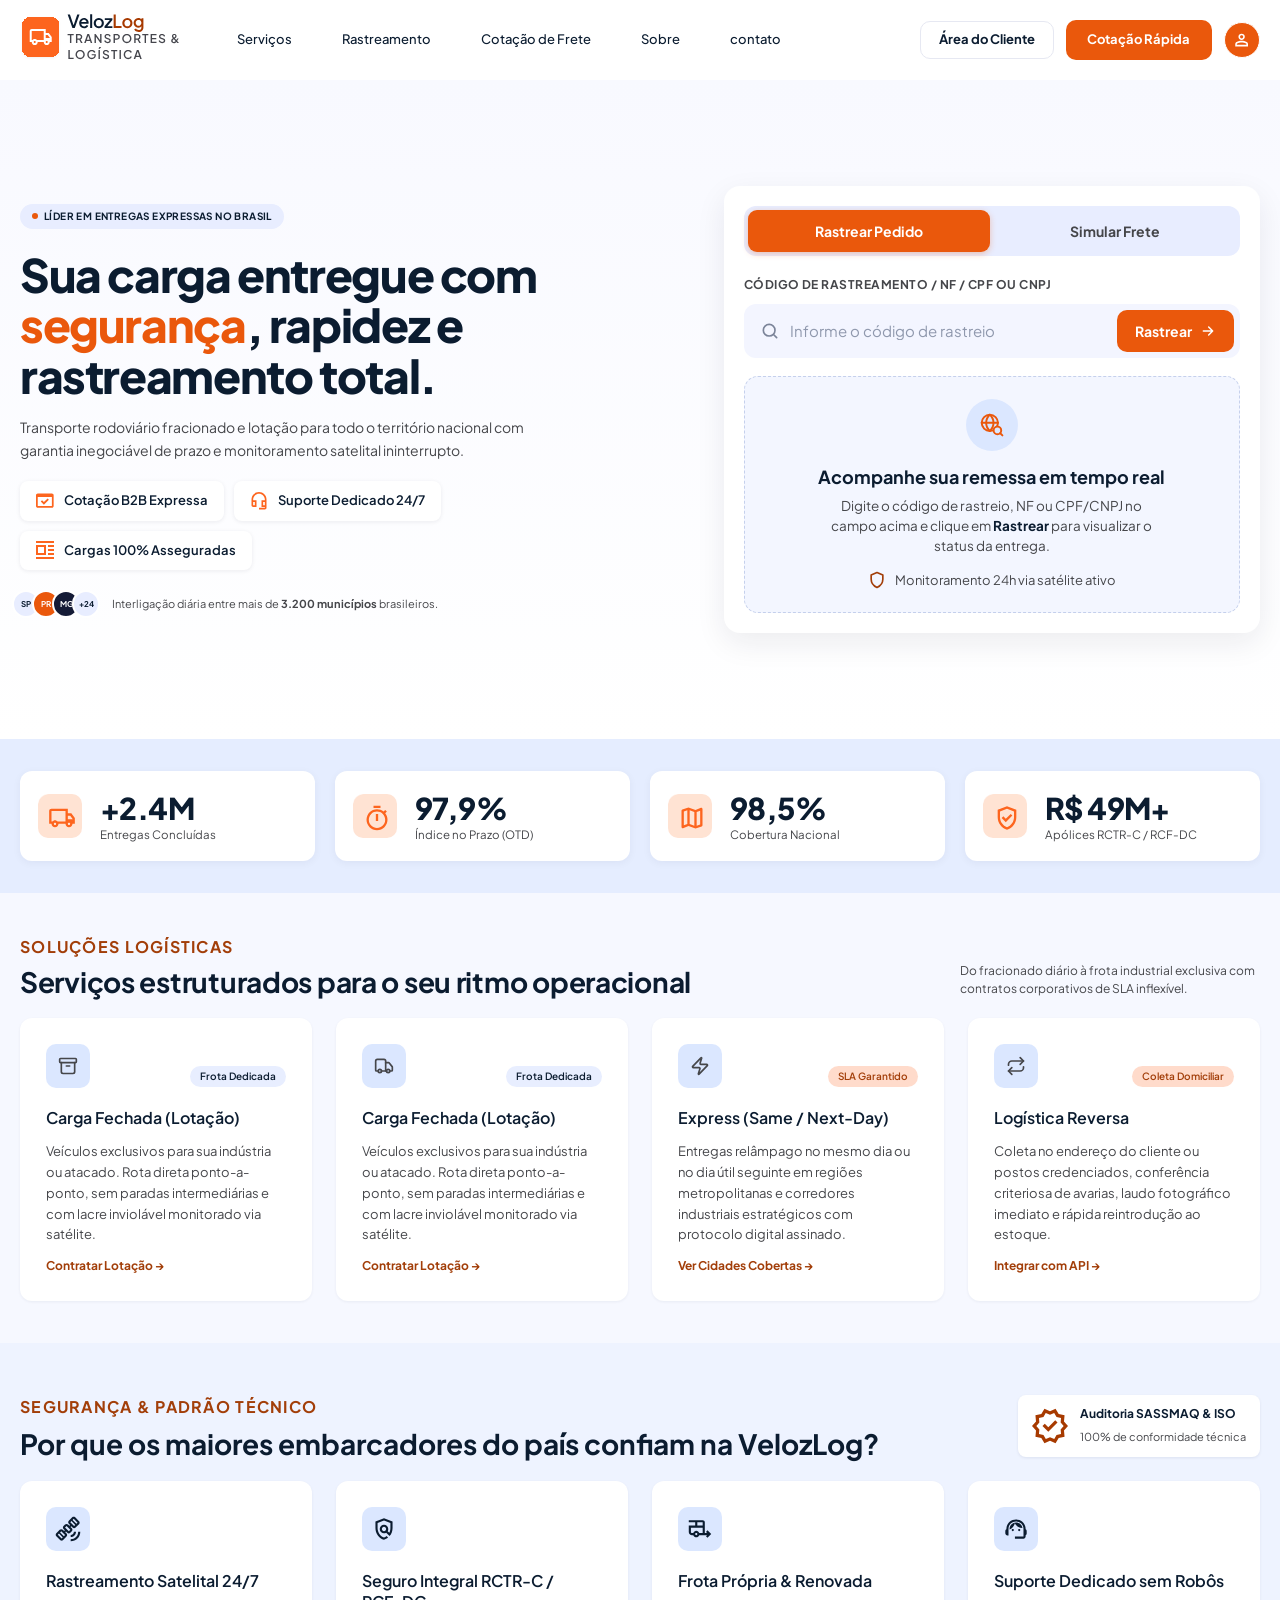
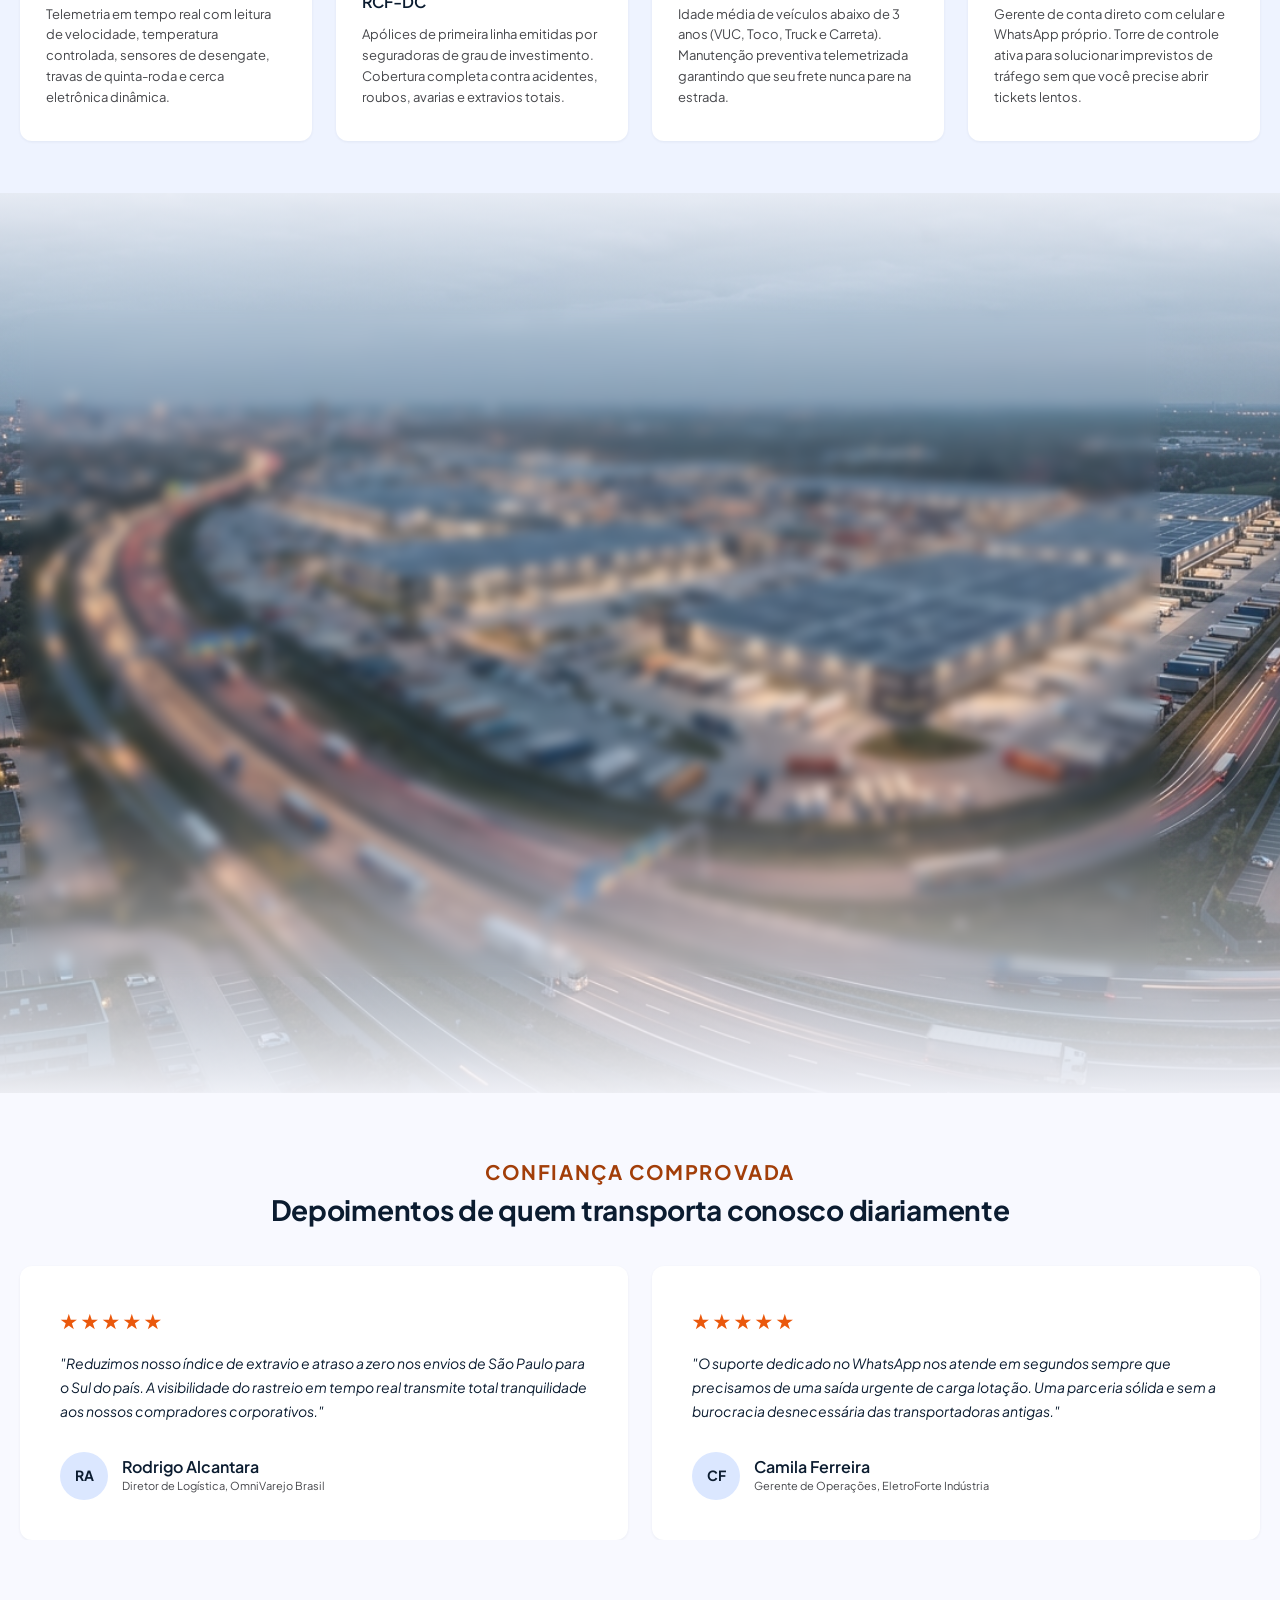
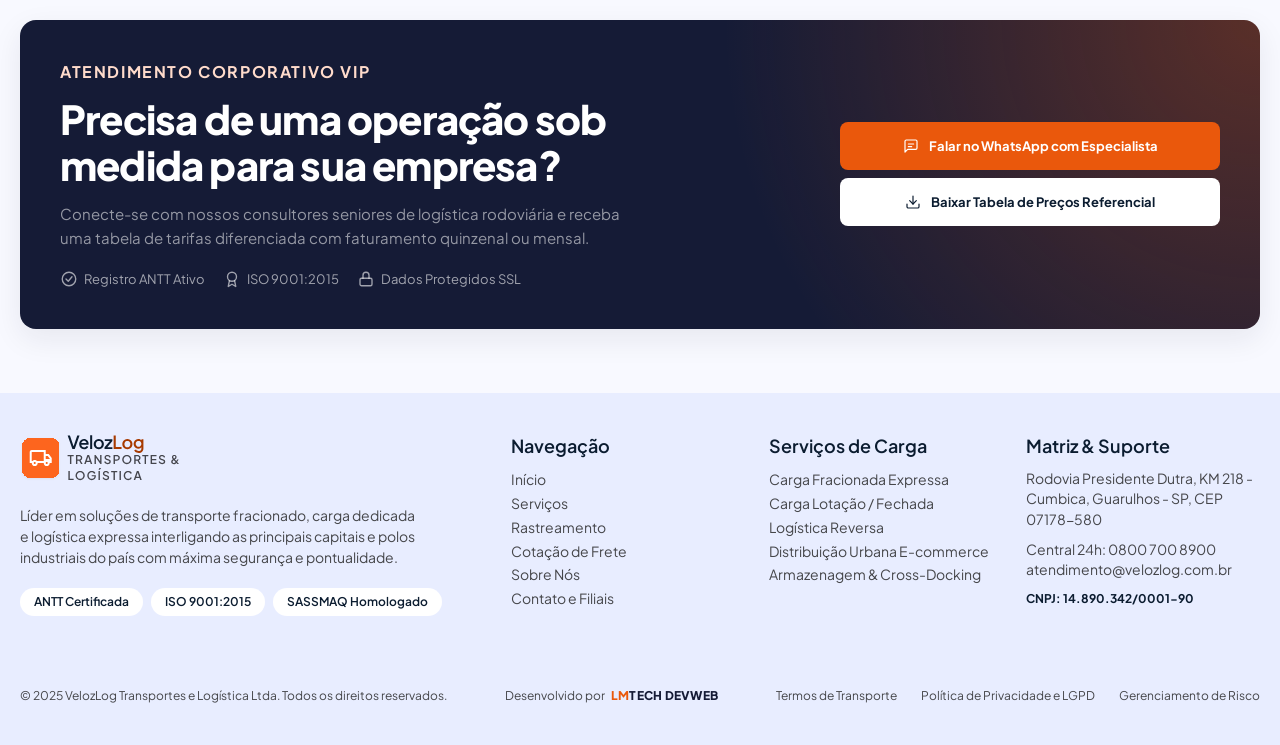
==== commit 12e34741: "melhorias: ajustado-funcionalidades-gerais" ====
--- a/index.html
+++ b/index.html
@@ -13,6 +13,9 @@
   <script src="/js/layout.js"></script>
   <script src="/js/script.js" defer></script>
   <script src="/js/cotacao-form.js"></script>
+  <script src="/js/precos.js" defer></script>
+  <script src="/js/tabela-precos.js" defer></script>
+  <script src="/js/whatsapp.js" defer></script>
 </head>
 
 <body>
@@ -532,20 +535,20 @@
         </div>
 
         <div class="contato-acoes">
-          <a href="#" class="contato-botao">
+          <a href="#" class="contato-botao" data-whatsapp>
             <svg viewBox="0 0 24 24" aria-hidden="true">
               <path d="M21 15a2 2 0 0 1-2 2H7l-4 4V5a2 2 0 0 1 2-2h14a2 2 0 0 1 2 2z" />
               <path d="M8 9h8M8 13h5" />
             </svg>
             Falar no WhatsApp com Especialista
           </a>
-          <a href="#" class="contato-botao contato-botao-claro">
+          <a href="/tabela-precos.html" class="contato-botao contato-botao-claro" data-tabela-pdf>
             <svg viewBox="0 0 24 24" aria-hidden="true">
               <path d="M21 15v4a2 2 0 0 1-2 2H5a2 2 0 0 1-2-2v-4" />
               <path d="M7 10l5 5 5-5" />
               <path d="M12 15V3" />
             </svg>
-            Baixar Tabela de Preços Referencial
+            <span data-rotulo>Baixar Tabela de Preços Referencial</span>
           </a>
         </div>
       </div>
--- a/css/style.css
+++ b/css/style.css
@@ -751,7 +751,7 @@
   background: #ffe9cc;
   font-size: 12.5px;
   font-weight: 700;
-  color: var(--cor-texto);
+  color: var(--laranja-escuro);
   white-space: nowrap;
 }
 
@@ -2175,6 +2175,36 @@
   }
 }
 
+/* ===== Cotação: ajuste de fonte dos campos ===== */
+
+/* texto digitado / selecionado nos campos */
+.cotacao-grade input,
+.cotacao-grade select {
+  font-size: 15px;
+  line-height: 1.2;
+  min-width: 0; /* deixa o campo encolher dentro da grade sem estourar */
+  text-overflow: ellipsis; /* se um nome muito longo não couber, termina em "…" em vez de cortar seco */
+  white-space: nowrap;
+  overflow: hidden;
+}
+
+/* espaço reservado à direita para a setinha não ficar em cima do texto */
+.cotacao-grade select {
+  padding-right: 36px;
+}
+
+/* texto cinza de exemplo (placeholder) menor */
+.cotacao-grade input::placeholder {
+  font-size: 15px;
+  color: #9aa3b5;
+  opacity: 1; /* o Firefox deixa o placeholder mais apagado sem isso */
+}
+
+/* as opções da lista aberta acompanham o mesmo tamanho */
+.cotacao-grade select option {
+  font-size: 15px;
+}
+
 @media (max-width: 600px) {
   .servicos .grade-4 {
     grid-template-columns: 1fr;
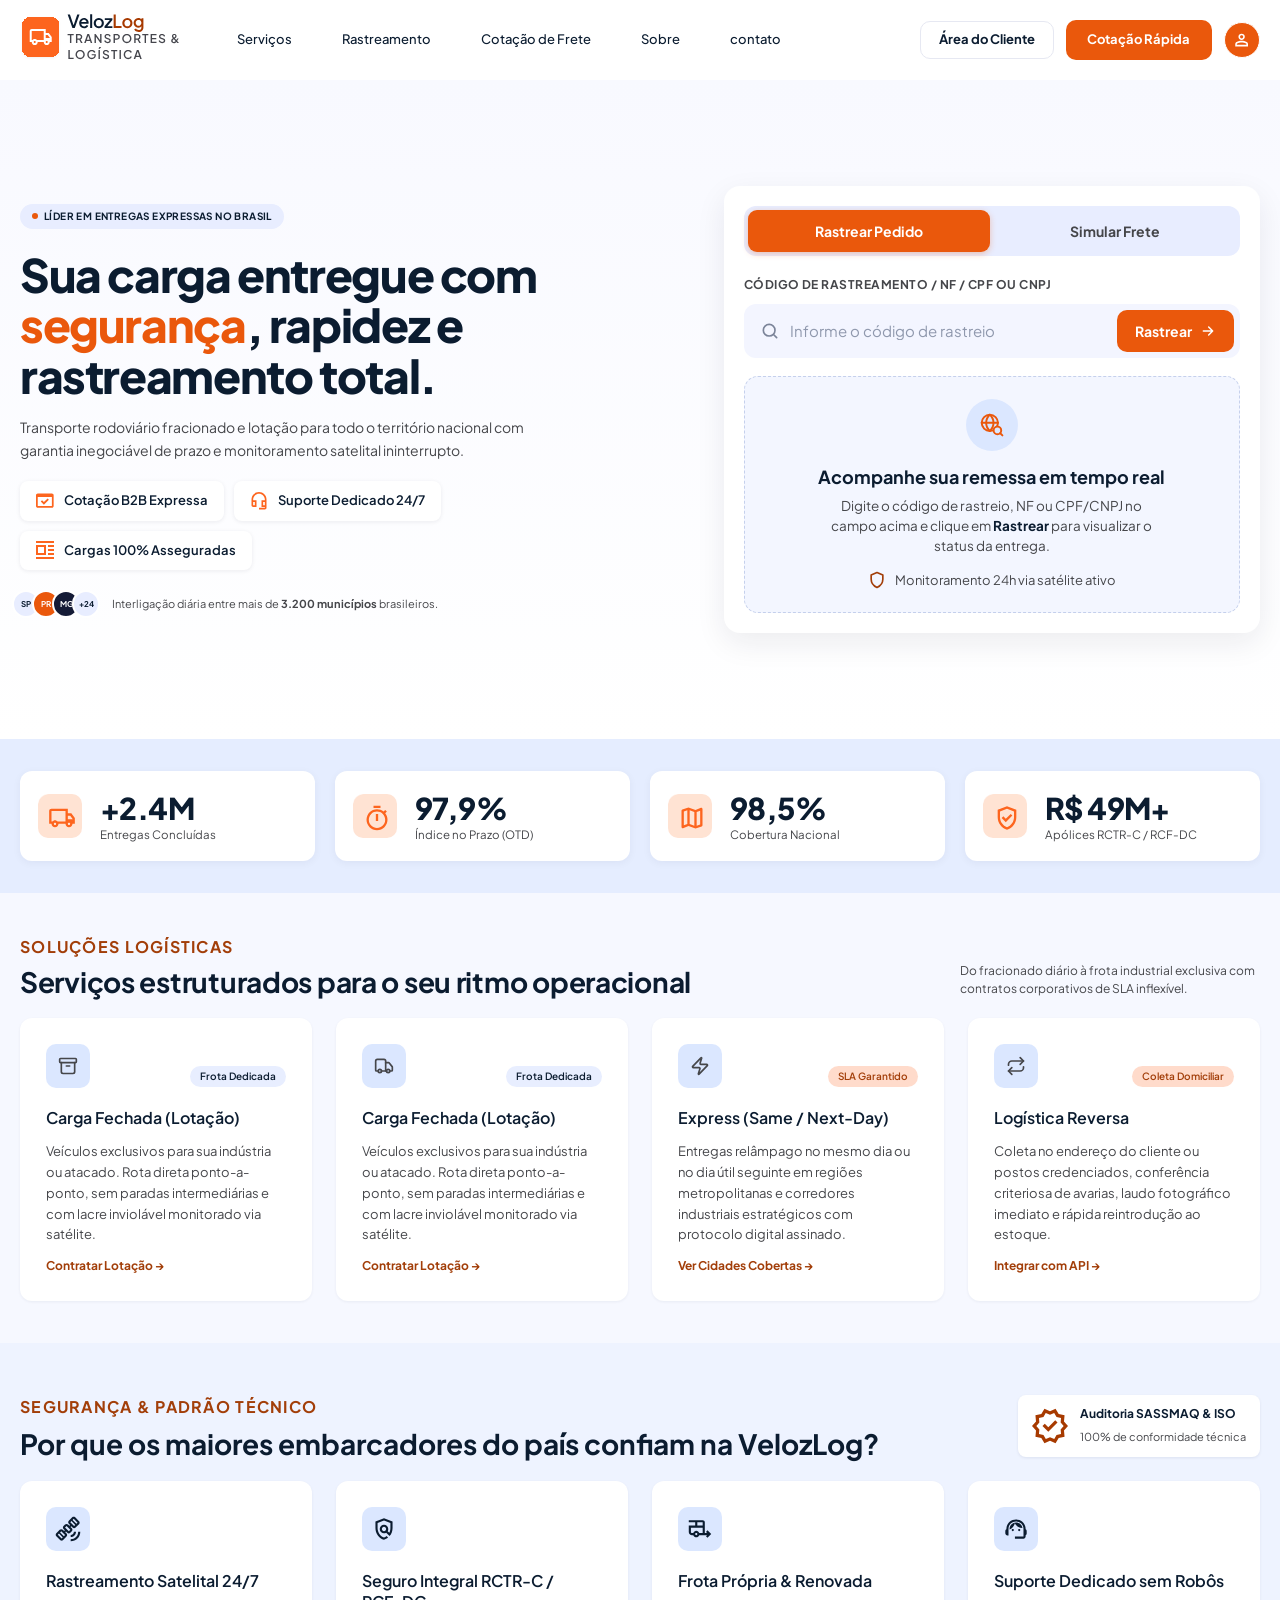
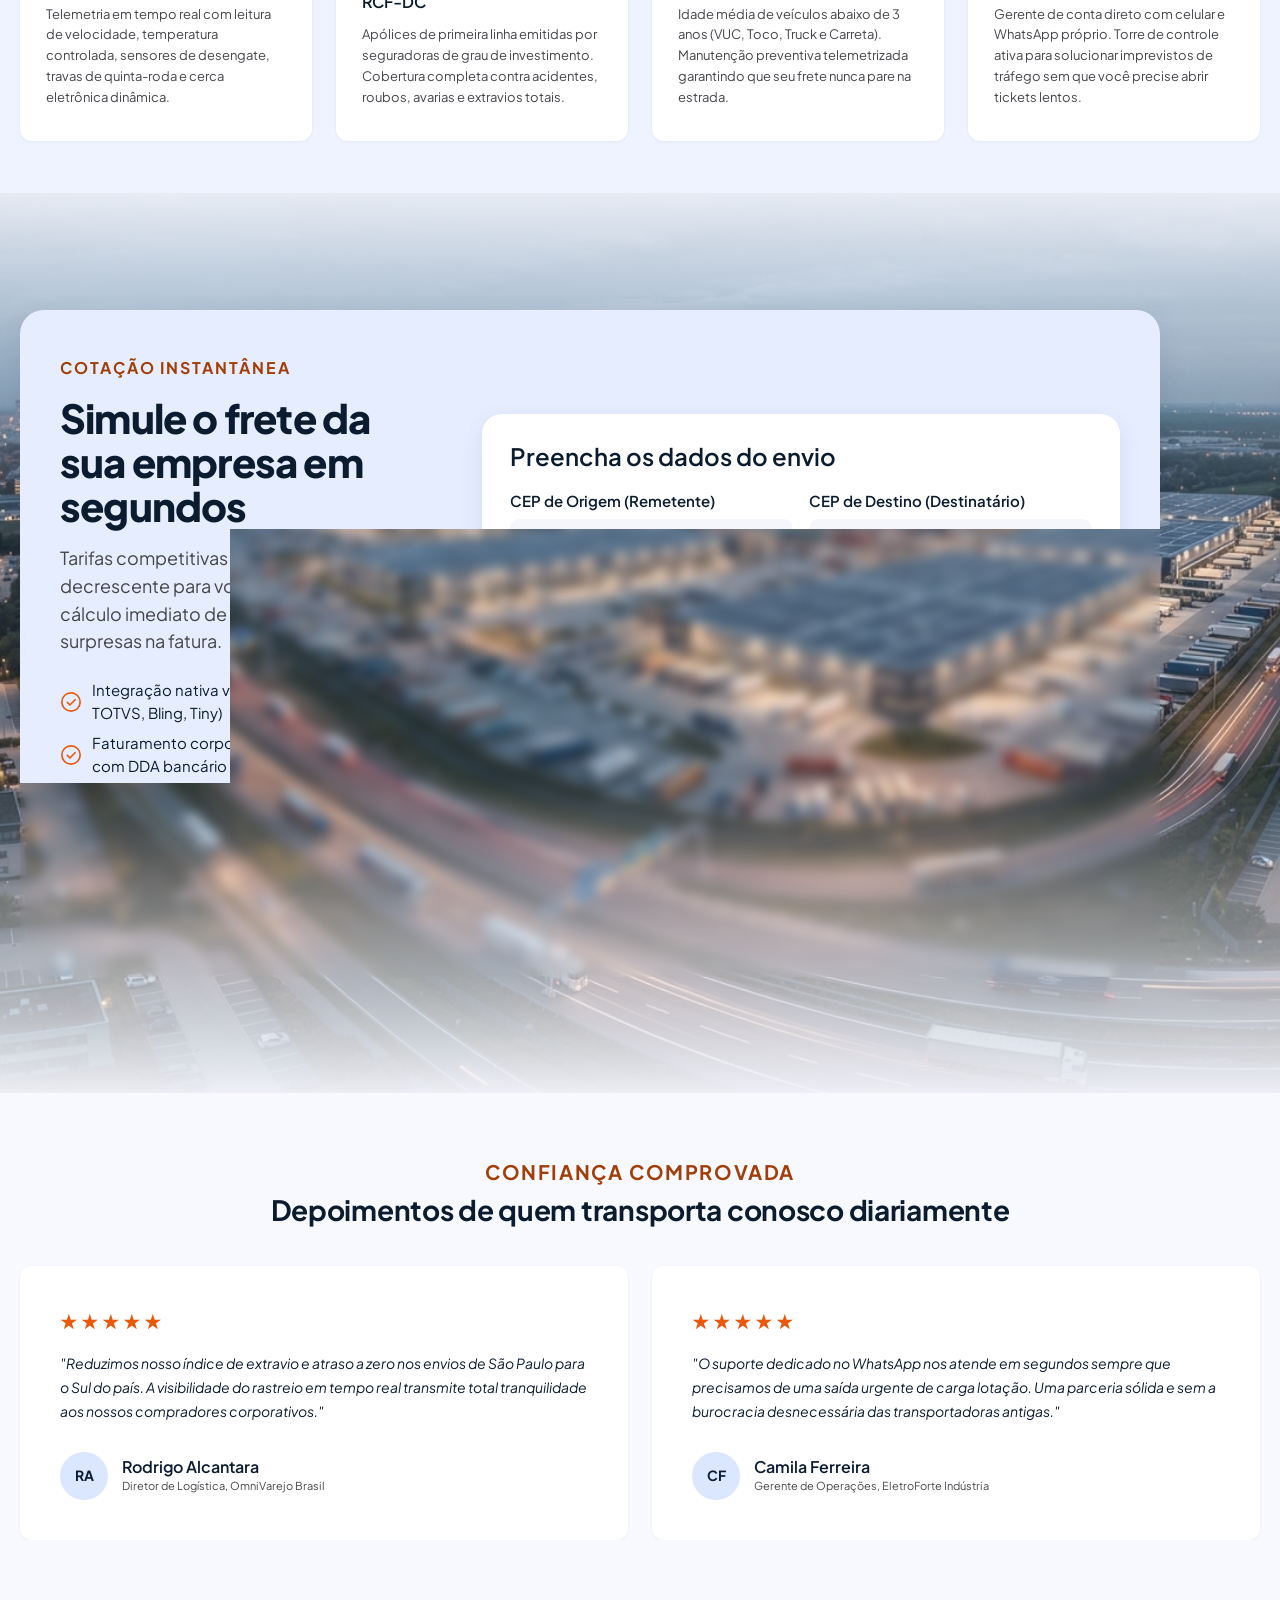
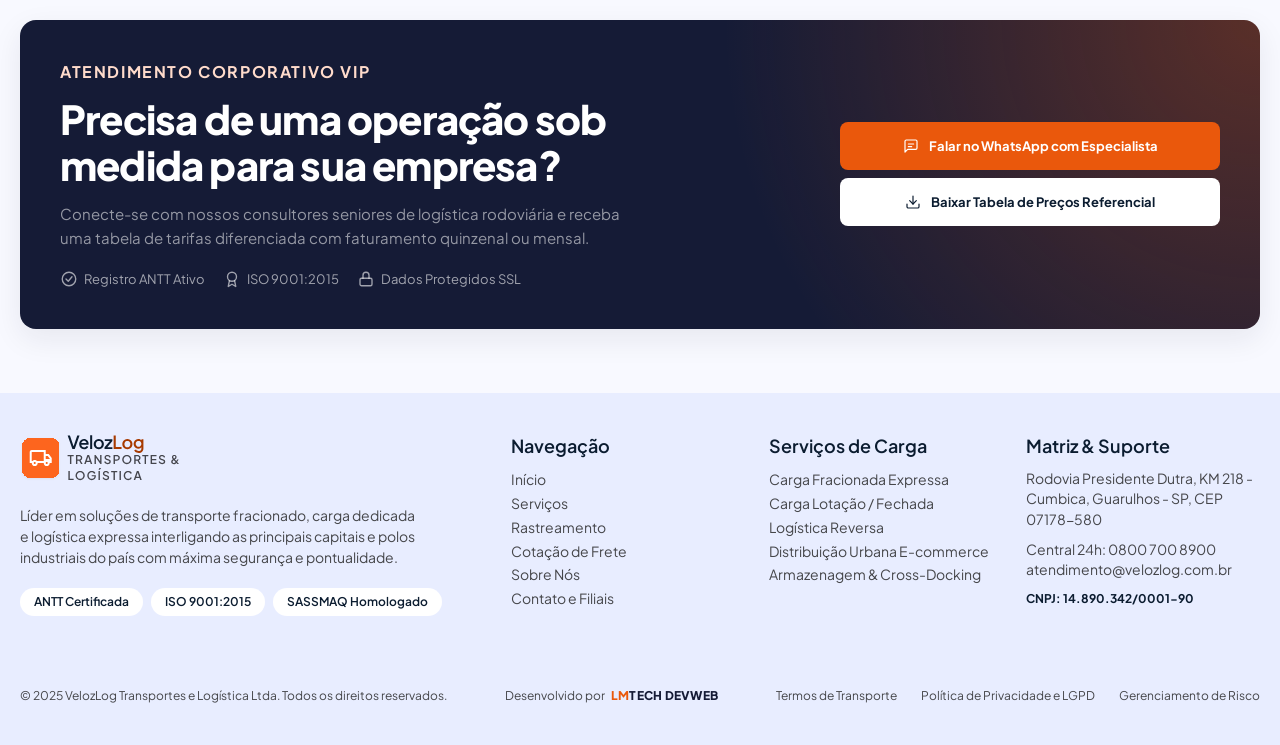
==== commit ec5d9b0f: "add-feature: secao-sobre-nos" ====
--- a/index.html
+++ b/index.html
@@ -32,7 +32,7 @@
           <li><a href="#servicos">Serviços</a></li>
           <li><a href="#rastreamento">Rastreamento</a></li>
           <li><a href="#cotacao">Cotação de Frete</a></li>
-          <li><a href="#seguranca">Sobre</a></li>
+          <li><a href="/sobre.html">Sobre</a></li>
           <li><a href="#contato">contato</a></li>
         </ul>
       </nav>
@@ -577,7 +577,7 @@
           <li><a href="#servicos">Serviços</a></li>
           <li><a href="#rastreamento">Rastreamento</a></li>
           <li><a href="#cotacao">Cotação de Frete</a></li>
-          <li><a href="#seguranca">Sobre Nós</a></li>
+          <li><a href="/sobre.html">Sobre Nós</a></li>
           <li><a href="#contato">Contato e Filiais</a></li>
         </ul>
       </nav>
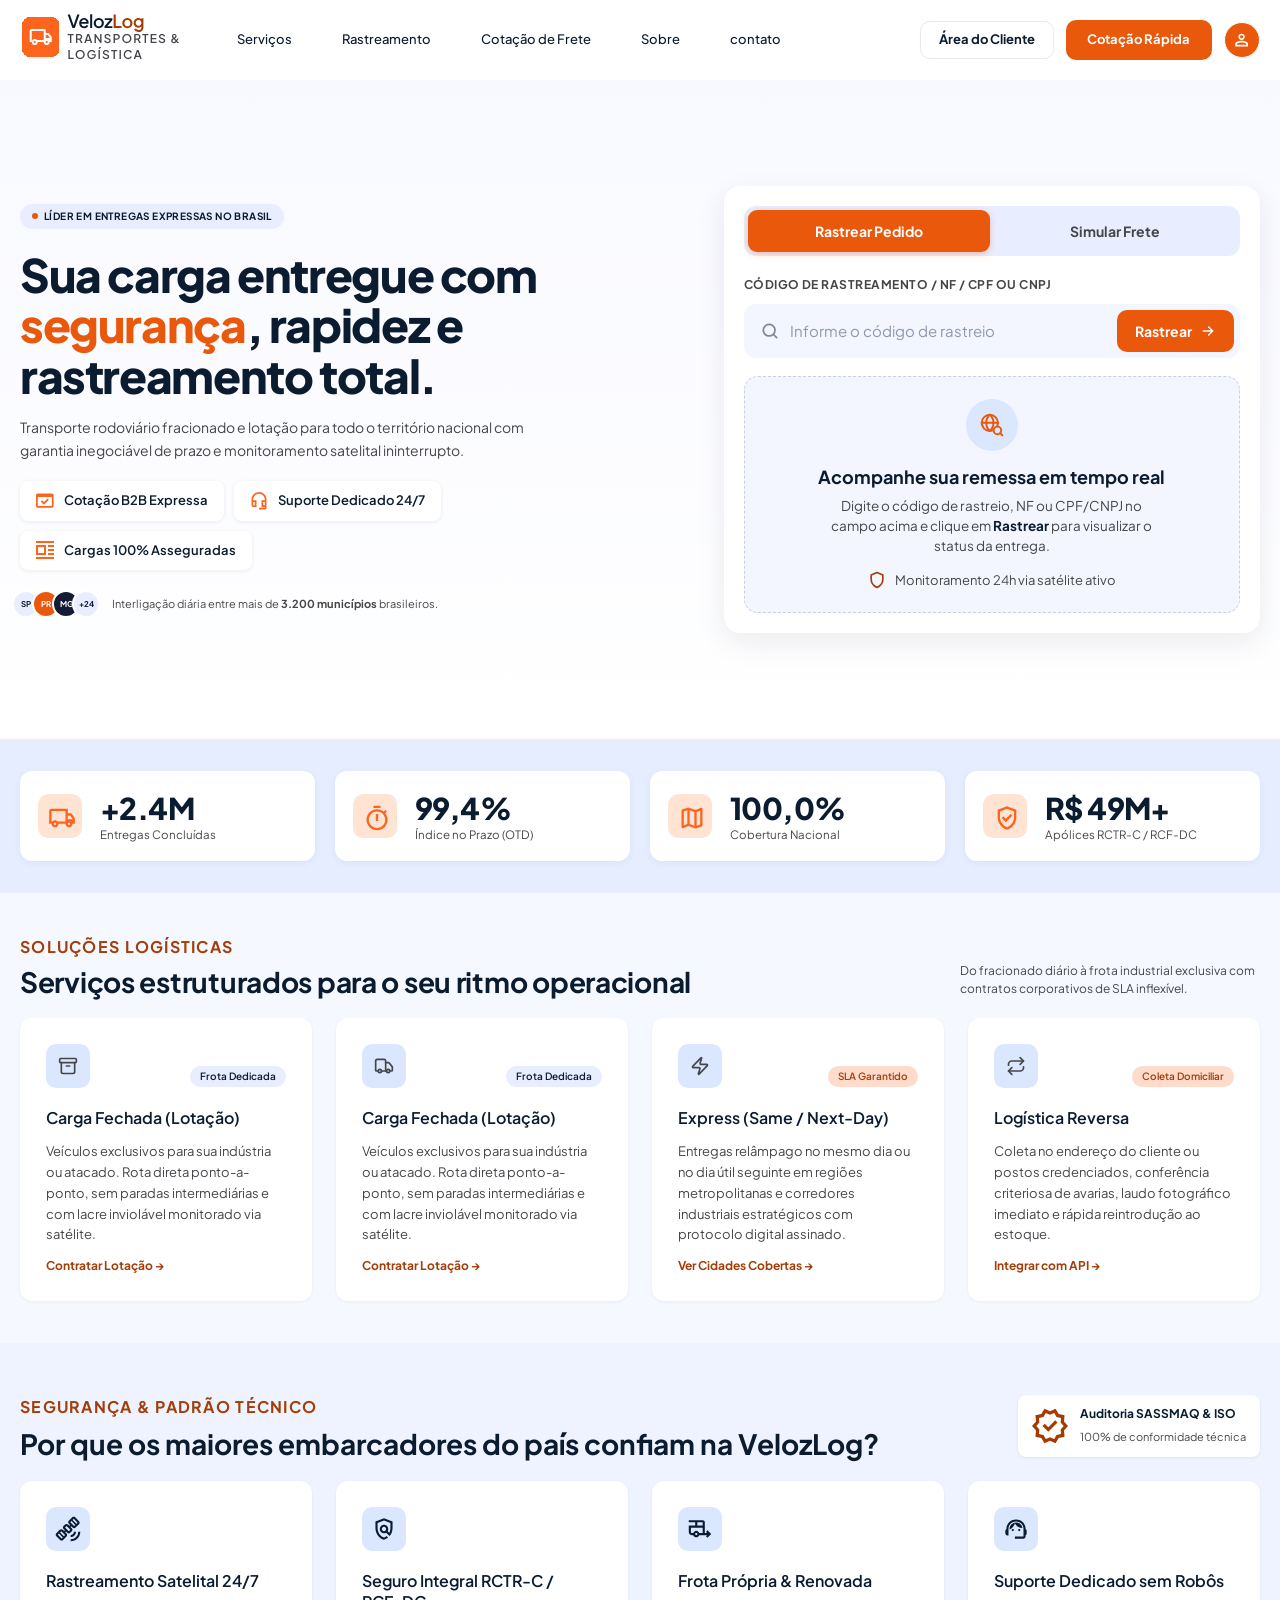
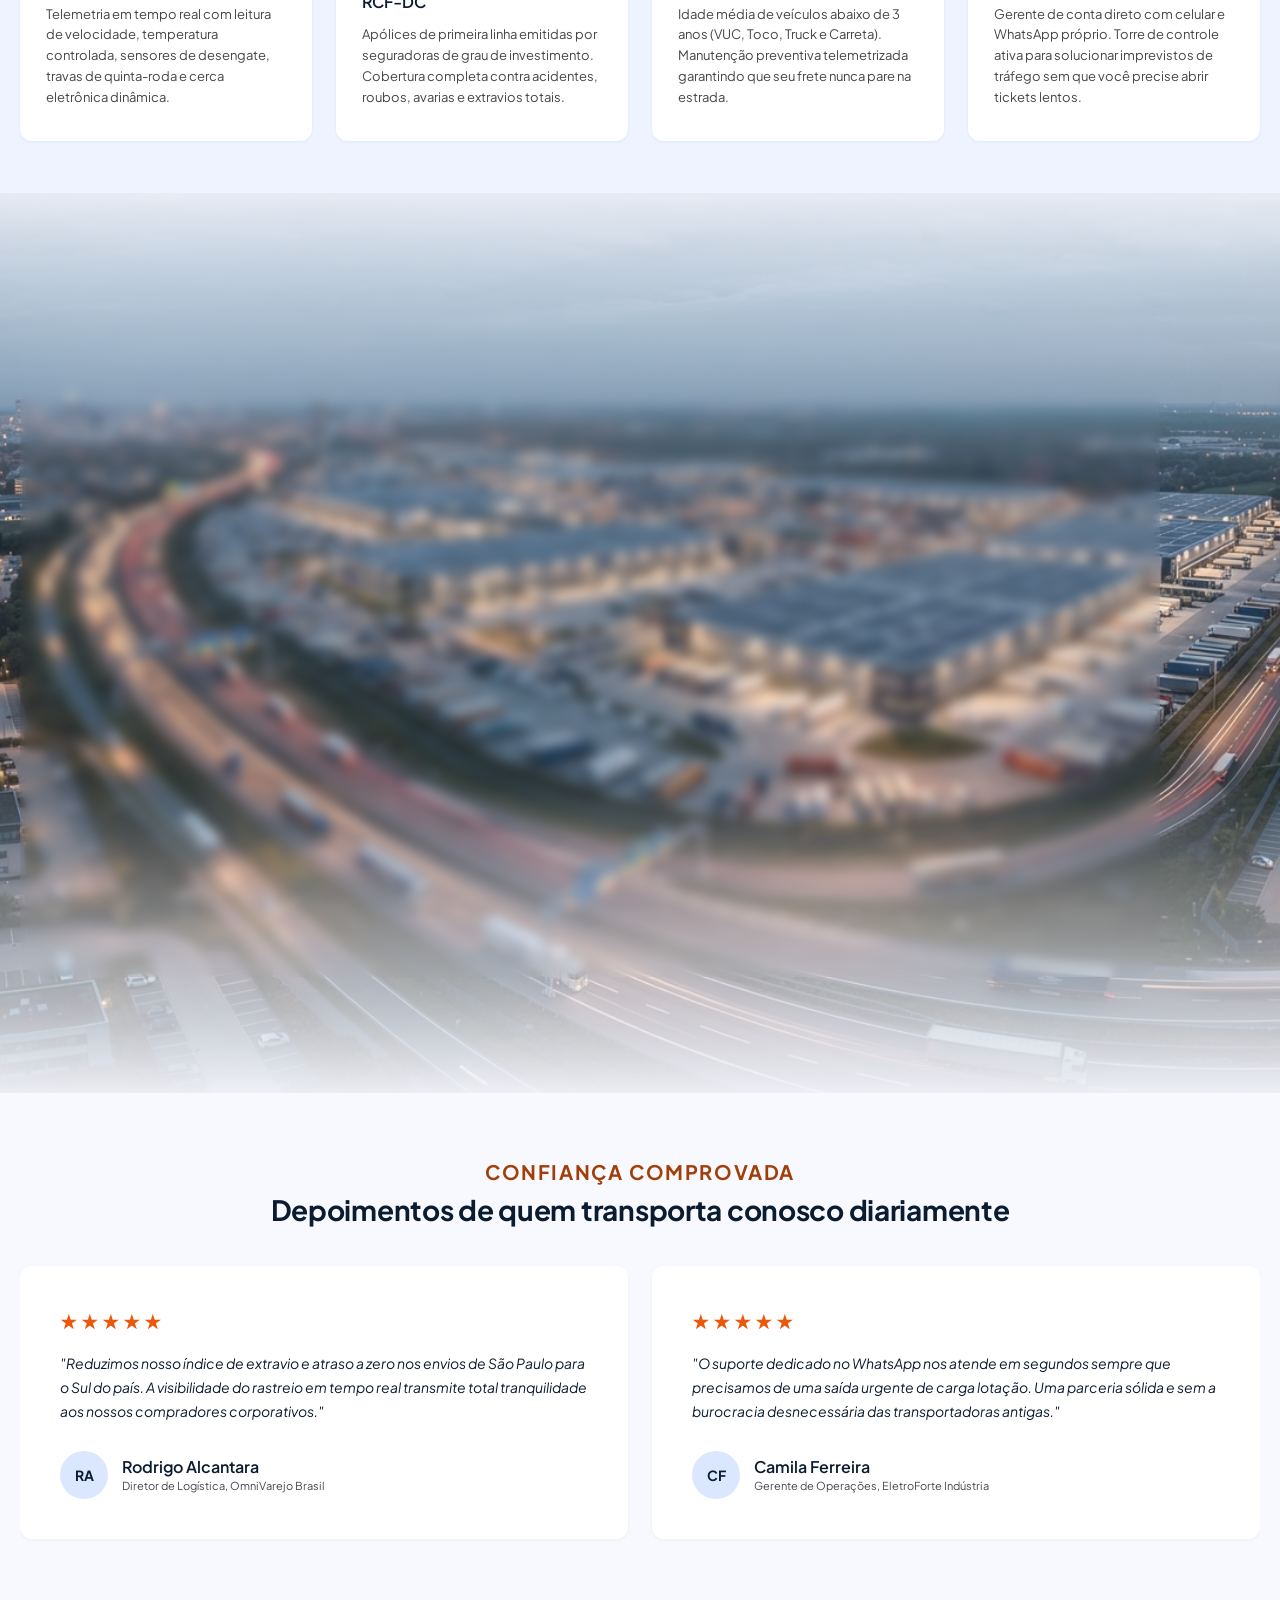
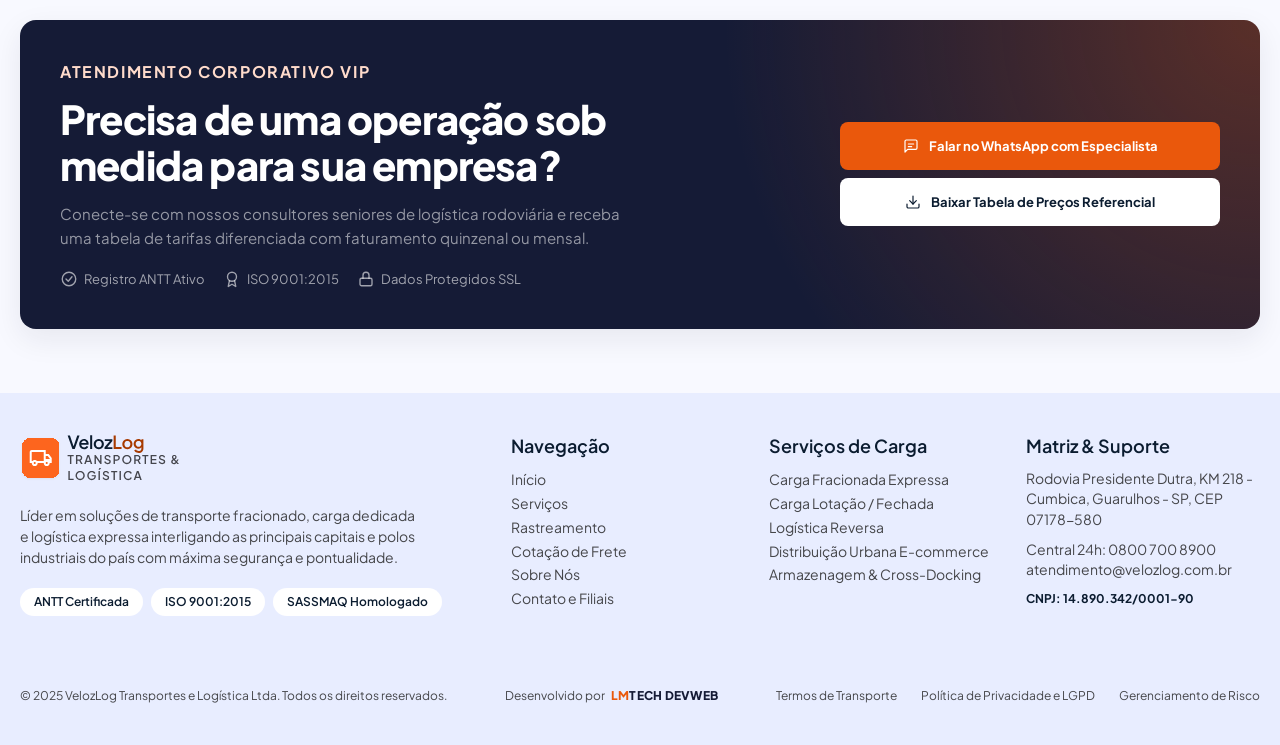
==== commit e078973b: "correcao: melhorias-tela-cotacao-frete" ====
--- a/index.html
+++ b/index.html
@@ -10,41 +10,18 @@
   <link href="https://fonts.googleapis.com/css2?family=Plus+Jakarta+Sans:wght@500;600;700;800&display=swap" rel="stylesheet">
   <link rel="icon" href="/img/icon.svg" type="image/svg+xml">
   <link rel="stylesheet" href="/css/style.css">
-  <script src="/js/layout.js"></script>
   <script src="/js/script.js" defer></script>
   <script src="/js/cotacao-form.js"></script>
   <script src="/js/precos.js" defer></script>
   <script src="/js/tabela-precos.js" defer></script>
   <script src="/js/whatsapp.js" defer></script>
+  <script src="/js/depoimentos.js" defer></script>
 </head>
 
 <body>
-  <!--NAVBAR-->
+  <!-- NAV (partials/nav.html) -->
   <div class="primeira-tela">
-    <header class="topo">
-      <a class="logo" href="#inicio" aria-label="VelozLog – página inicial">
-        <span class="logo-icone" aria-hidden="true">
-          <img src="/img/logo.svg" alt="Logo VelozLog">
-        </span>
-      </a>
-      <nav class="Principal">
-        <ul class="menu">
-          <li><a href="#servicos">Serviços</a></li>
-          <li><a href="#rastreamento">Rastreamento</a></li>
-          <li><a href="#cotacao">Cotação de Frete</a></li>
-          <li><a href="/sobre.html">Sobre</a></li>
-          <li><a href="#contato">contato</a></li>
-        </ul>
-      </nav>
-
-      <div class="acoes">
-        <a class="btn-area" href="#area-cliente">Área do Cliente</a>
-        <a class="btn-cotacao" href="#cotacao">Cotação Rápida</a>
-        <div class="avatar">
-          <span class="icone-mask" style="--icone: url('/img/user.svg')"></span>
-        </div>
-      </div>
-    </header>
+    <div data-include="nav"></div>
     <!--COMEÇO DA HERO-->
     <main>
       <section id="inicio" class="hero">
@@ -469,34 +446,125 @@
         </h2>
       </header>
 
-      <div class="depoimentos-grade">
-        <figure class="depoimento-card">
-          <div class="depoimento-estrelas" role="img" aria-label="5 de 5 estrelas">★★★★★</div>
-          <blockquote class="depoimento-texto">
-            "Reduzimos nosso índice de extravio e atraso a zero nos envios de São Paulo para o Sul do país. A visibilidade do rastreio em tempo real transmite total tranquilidade aos nossos compradores corporativos."
-          </blockquote>
-          <figcaption class="depoimento-autor">
-            <span class="depoimento-avatar" aria-hidden="true">RA</span>
-            <div>
-              <strong>Rodrigo Alcantara</strong>
-              <small>Diretor de Logística, OmniVarejo Brasil</small>
-            </div>
-          </figcaption>
-        </figure>
-
-        <figure class="depoimento-card">
-          <div class="depoimento-estrelas" role="img" aria-label="5 de 5 estrelas">★★★★★</div>
-          <blockquote class="depoimento-texto">
-            "O suporte dedicado no WhatsApp nos atende em segundos sempre que precisamos de uma saída urgente de carga lotação. Uma parceria sólida e sem a burocracia desnecessária das transportadoras antigas."
-          </blockquote>
-          <figcaption class="depoimento-autor">
-            <span class="depoimento-avatar" aria-hidden="true">CF</span>
-            <div>
-              <strong>Camila Ferreira</strong>
-              <small>Gerente de Operações, EletroForte Indústria</small>
-            </div>
-          </figcaption>
-        </figure>
+      <!-- CARROSSEL (/js/depoimentos.js). Para incluir um depoimento, copie um <figure> inteiro. -->
+      <div class="depoimentos-carrossel" aria-roledescription="carrossel" aria-label="Depoimentos de clientes">
+        <div class="depoimentos-janela">
+          <div class="depoimentos-trilho">
+
+            <figure class="depoimento-card">
+              <div class="depoimento-estrelas" role="img" aria-label="5 de 5 estrelas">★★★★★</div>
+              <blockquote class="depoimento-texto">
+                "Reduzimos nosso índice de extravio e atraso a zero nos envios de São Paulo para o Sul do país. A visibilidade do rastreio em tempo real transmite total tranquilidade aos nossos compradores corporativos."
+              </blockquote>
+              <figcaption class="depoimento-autor">
+                <span class="depoimento-avatar" aria-hidden="true">RA</span>
+                <div>
+                  <strong>Rodrigo Alcantara</strong>
+                  <small>Diretor de Logística, OmniVarejo Brasil</small>
+                </div>
+              </figcaption>
+            </figure>
+
+            <figure class="depoimento-card">
+              <div class="depoimento-estrelas" role="img" aria-label="5 de 5 estrelas">★★★★★</div>
+              <blockquote class="depoimento-texto">
+                "O suporte dedicado no WhatsApp nos atende em segundos sempre que precisamos de uma saída urgente de carga lotação. Uma parceria sólida e sem a burocracia desnecessária das transportadoras antigas."
+              </blockquote>
+              <figcaption class="depoimento-autor">
+                <span class="depoimento-avatar" aria-hidden="true">CF</span>
+                <div>
+                  <strong>Camila Ferreira</strong>
+                  <small>Gerente de Operações, EletroForte Indústria</small>
+                </div>
+              </figcaption>
+            </figure>
+
+            <figure class="depoimento-card">
+              <div class="depoimento-estrelas" role="img" aria-label="5 de 5 estrelas">★★★★★</div>
+              <blockquote class="depoimento-texto">
+                "Migramos toda a distribuição farmacêutica do Sudeste para a VelozLog. O controle de temperatura e os laudos por viagem chegam junto com o canhoto digital, o que simplificou nossas auditorias da ANVISA."
+              </blockquote>
+              <figcaption class="depoimento-autor">
+                <span class="depoimento-avatar" aria-hidden="true">MS</span>
+                <div>
+                  <strong>Marina Saldanha</strong>
+                  <small>Head de Supply Chain, VitaPharma Distribuidora</small>
+                </div>
+              </figcaption>
+            </figure>
+
+            <figure class="depoimento-card">
+              <div class="depoimento-estrelas" role="img" aria-label="5 de 5 estrelas">★★★★★</div>
+              <blockquote class="depoimento-texto">
+                "A integração via API com o nosso ERP eliminou a digitação de notas e o retrabalho de cotação. Hoje emitimos mais de 400 CT-e por dia sem precisar abrir um chamado sequer."
+              </blockquote>
+              <figcaption class="depoimento-autor">
+                <span class="depoimento-avatar" aria-hidden="true">LM</span>
+                <div>
+                  <strong>Lucas Moretti</strong>
+                  <small>Coordenador de TI, Moretti Autopeças</small>
+                </div>
+              </figcaption>
+            </figure>
+
+            <figure class="depoimento-card">
+              <div class="depoimento-estrelas" role="img" aria-label="5 de 5 estrelas">★★★★★</div>
+              <blockquote class="depoimento-texto">
+                "Na Black Friday triplicamos o volume e não tivemos um único atraso nas capitais. O time de cross-docking trabalhou junto com o nosso CD como se fosse uma extensão da empresa."
+              </blockquote>
+              <figcaption class="depoimento-autor">
+                <span class="depoimento-avatar" aria-hidden="true">BN</span>
+                <div>
+                  <strong>Beatriz Nogueira</strong>
+                  <small>Gerente de E-commerce, Casa &amp; Estilo Online</small>
+                </div>
+              </figcaption>
+            </figure>
+
+            <figure class="depoimento-card">
+              <div class="depoimento-estrelas" role="img" aria-label="5 de 5 estrelas">★★★★★</div>
+              <blockquote class="depoimento-texto">
+                "Transportar insumos químicos exige rigor, e a homologação SASSMAQ da VelozLog fez diferença. Motoristas treinados, documentação impecável e zero ocorrências em dois anos de contrato."
+              </blockquote>
+              <figcaption class="depoimento-autor">
+                <span class="depoimento-avatar" aria-hidden="true">PT</span>
+                <div>
+                  <strong>Paulo Tavares</strong>
+                  <small>Gerente de EHS, QuimiSul Insumos</small>
+                </div>
+              </figcaption>
+            </figure>
+
+            <figure class="depoimento-card">
+              <div class="depoimento-estrelas" role="img" aria-label="5 de 5 estrelas">★★★★★</div>
+              <blockquote class="depoimento-texto">
+                "O faturamento quinzenal e a tabela progressiva reduziram nosso custo de frete em 18% já no primeiro trimestre. Previsibilidade de custo é tudo para quem trabalha com margem apertada."
+              </blockquote>
+              <figcaption class="depoimento-autor">
+                <span class="depoimento-avatar" aria-hidden="true">JR</span>
+                <div>
+                  <strong>Juliana Rezende</strong>
+                  <small>Diretora Financeira, Grupo Atacadão Serrano</small>
+                </div>
+              </figcaption>
+            </figure>
+
+            <figure class="depoimento-card">
+              <div class="depoimento-estrelas" role="img" aria-label="5 de 5 estrelas">★★★★★</div>
+              <blockquote class="depoimento-texto">
+                "Precisávamos de um veículo dedicado de Curitiba a Recife em menos de 72 horas. A VelozLog confirmou a coleta no mesmo dia e entregou com 6 horas de antecedência."
+              </blockquote>
+              <figcaption class="depoimento-autor">
+                <span class="depoimento-avatar" aria-hidden="true">AF</span>
+                <div>
+                  <strong>André Figueiredo</strong>
+                  <small>Gerente de Logística, Metalúrgica Paraná Aços</small>
+                </div>
+              </figcaption>
+            </figure>
+
+          </div>
+        </div>
       </div>
     </section>
 
@@ -554,72 +622,10 @@
       </div>
     </section>
   </div>
-  <!-- RODAPÉ -->
-  <footer class="rodape">
-    <div class="rodape-topo">
-
-      <div class="rodape-marca">
-        <a class="logo" href="#inicio" aria-label="VelozLog – página inicial">
-          <img src="/img/logo.svg" alt="Logo VelozLog">
-        </a>
-        <p>Líder em soluções de transporte fracionado, carga dedicada e logística expressa interligando as principais capitais e polos industriais do país com máxima segurança e pontualidade.</p>
-        <ul class="rodape-selos">
-          <li>ANTT Certificada</li>
-          <li>ISO 9001:2015</li>
-          <li>SASSMAQ Homologado</li>
-        </ul>
-      </div>
-
-      <nav class="rodape-coluna" aria-label="Navegação do rodapé">
-        <h3>Navegação</h3>
-        <ul>
-          <li><a href="#inicio">Início</a></li>
-          <li><a href="#servicos">Serviços</a></li>
-          <li><a href="#rastreamento">Rastreamento</a></li>
-          <li><a href="#cotacao">Cotação de Frete</a></li>
-          <li><a href="/sobre.html">Sobre Nós</a></li>
-          <li><a href="#contato">Contato e Filiais</a></li>
-        </ul>
-      </nav>
-
-      <nav class="rodape-coluna" aria-label="Serviços de carga">
-        <h3>Serviços de Carga</h3>
-        <ul>
-          <li><a href="#servicos">Carga Fracionada Expressa</a></li>
-          <li><a href="#servicos">Carga Lotação / Fechada</a></li>
-          <li><a href="#servicos">Logística Reversa</a></li>
-          <li><a href="#servicos">Distribuição Urbana E-commerce</a></li>
-          <li><a href="#servicos">Armazenagem &amp; Cross-Docking</a></li>
-        </ul>
-      </nav>
-
-      <div class="rodape-coluna">
-        <h3>Matriz &amp; Suporte</h3>
-        <address>
-          <p>Rodovia Presidente Dutra, KM 218 - Cumbica, Guarulhos - SP, CEP 07178-580</p>
-          <p>
-            Central 24h: <a href="tel:08007008900">0800 700 8900</a><br>
-            <a href="mailto:atendimento@velozlog.com.br">atendimento@velozlog.com.br</a>
-          </p>
-          <p class="rodape-cnpj">CNPJ: 14.890.342/0001-90</p>
-        </address>
-      </div>
-    </div>
-
-    <div class="rodape-base">
-      <p>© 2025 VelozLog Transportes e Logística Ltda. Todos os direitos reservados.</p>
-      <p class="rodape-assinatura">
-        Desenvolvido por
-        <a class="lmtech" href="#"><span class="lmtech-lm">LM</span><span class="lmtech-tech">TECH</span> <span class="lmtech-devweb">DEVWEB</span></a>
-      </p>
-
-      <ul class="rodape-legal">
-        <li><a href="#">Termos de Transporte</a></li>
-        <li><a href="#">Política de Privacidade e LGPD</a></li>
-        <li><a href="#">Gerenciamento de Risco</a></li>
-      </ul>
-    </div>
-  </footer>
+  <!-- RODAPÉ (partials/footer.html) -->
+  <div data-include="footer"></div>
+
+  <script src="/js/layout.js"></script>
 </body>
 
 </html>
--- a/css/style.css
+++ b/css/style.css
@@ -21,6 +21,38 @@
   --lavanda-forte: #e8edff;
   --sombra: 0 10px 30px rgba(21, 27, 54, 0.08);
   --altura-topo: 87px; /* altura do menu */
+  /* tempo/curva padrão dos efeitos (hover, foco, troca de cor) em todo o site */
+  --transicao: 0.3s cubic-bezier(0.22, 0.61, 0.36, 1);
+}
+
+/* ---------- TRANSIÇÃO ENTRE PÁGINAS ----------
+   Feita pelo navegador (View Transitions): a página antiga continua na tela
+   e a nova surge por cima dela — nunca aparece uma tela branca no meio.
+   Chrome, Edge e Safari recentes; nos outros, a troca é normal (instantânea). */
+@view-transition {
+  navigation: auto;
+}
+
+/* a antiga fica parada, servindo de fundo… */
+::view-transition-old(root) {
+  animation: none;
+}
+
+/* …e a nova aparece suavemente por cima */
+::view-transition-new(root) {
+  animation: vl-pagina-surge 0.4s cubic-bezier(0.22, 0.61, 0.36, 1) both;
+}
+
+@keyframes vl-pagina-surge {
+  from {
+    opacity: 0;
+  }
+}
+
+@media (prefers-reduced-motion: reduce) {
+  @view-transition {
+    navigation: none;
+  }
 }
 
 html {
@@ -32,9 +64,18 @@
   scroll-snap-type: none;
 }
 
+/* snap só liga depois que nav e footer entram na página (layout.js marca
+   data-layout-pronto). Antes disso o "imã" grudava no hero e, quando o menu
+   aparecia em cima, a página ficava rolada com o menu escondido. */
+html:not([data-layout-pronto]) {
+  scroll-snap-type: none;
+}
+
 body {
   width: 100%;
-  min-width: 920px; /* limite de redução da janela no desktop */
+  /* responsivo para computador, meia janela e tablet (a partir de 768px);
+     o celular terá uma versão própria */
+  min-width: 768px;
   min-height: 100vh;
   font-family: "Plus Jakarta Sans", system-ui, sans-serif;
   background-color: var(--fundo);
@@ -153,8 +194,8 @@
   color: var(--cor-texto);
   white-space: nowrap;
   transition:
-    background-color 0.15s,
-    color 0.15s;
+    background-color var(--transicao),
+    color var(--transicao);
 }
 
 .menu a.ativo {
@@ -194,7 +235,7 @@
   font-weight: 700;
   line-height: 1.2;
   text-decoration: none;
-  transition: background 0.15s;
+  transition: background var(--transicao);
   white-space: nowrap; /* texto em uma linha só */
 }
 
@@ -212,7 +253,7 @@
   font-weight: 700;
   line-height: 1.2;
   text-decoration: none;
-  transition: background 0.15s;
+  transition: background var(--transicao);
   white-space: nowrap; /* texto em uma linha só */
 }
 
@@ -230,7 +271,7 @@
   display: grid;
   place-items: center;
   cursor: pointer;
-  transition: background-color 0.15s;
+  transition: background-color var(--transicao);
 }
 
 .avatar .icone-mask {
@@ -239,7 +280,7 @@
   background-color: #fff;
   -webkit-mask: var(--icone) center / contain no-repeat;
   mask: var(--icone) center / contain no-repeat;
-  transition: background-color 0.15s;
+  transition: background-color var(--transicao);
 }
 
 /* ---------- HERO ---------- */
@@ -325,7 +366,7 @@
   box-shadow: 0 1px 4px rgba(21, 27, 54, 0.08);
   font-size: 13px;
   font-weight: 600;
-  transition: box-shadow 0.15s;
+  transition: box-shadow var(--transicao);
 }
 
 .hero .hero-selos li:hover {
@@ -532,8 +573,8 @@
   border-radius: 12px;
   background: #f3f5ff;
   transition:
-    box-shadow 0.2s,
-    background-color 0.2s;
+    box-shadow var(--transicao),
+    background-color var(--transicao);
 }
 
 .campo-busca:focus-within {
@@ -606,7 +647,7 @@
   font-weight: 700;
   color: #fff;
   cursor: pointer;
-  transition: background-color 0.15s;
+  transition: background-color var(--transicao);
 }
 
 .btn-rastrear:hover {
@@ -933,9 +974,9 @@
   font-size: 15px;
   color: var(--cor-texto);
   transition:
-    border-color 0.2s,
-    background-color 0.2s,
-    box-shadow 0.2s;
+    border-color var(--transicao),
+    background-color var(--transicao),
+    box-shadow var(--transicao);
 }
 
 .simular-campo input::placeholder {
@@ -963,8 +1004,8 @@
   color: #fff;
   cursor: pointer;
   transition:
-    background-color 0.2s,
-    transform 0.2s;
+    background-color var(--transicao),
+    transform var(--transicao);
 }
 
 .btn-simular:hover {
@@ -1036,7 +1077,7 @@
   background-color: var(--cor-texto);
   -webkit-mask: var(--icone) center / contain no-repeat;
   mask: var(--icone) center / contain no-repeat;
-  transition: background-color 0.15s;
+  transition: background-color var(--transicao);
 }
 
 /* ---------- INDICADORES ---------- */
@@ -1150,7 +1191,7 @@
   border-radius: 12px;
   background: #fff;
   box-shadow: 0 1px 3px rgba(15, 31, 61, 0.06);
-  transition: border-color 0.15s;
+  transition: border-color var(--transicao);
 }
 
 .servicos .card-topo {
@@ -1167,8 +1208,8 @@
   background: #dbe7ff;
   border-radius: 10px;
   transition:
-    background-color 0.15s,
-    color 0.15s;
+    background-color var(--transicao),
+    color var(--transicao);
 }
 
 .servicos .icone img {
@@ -1311,7 +1352,7 @@
   border: 2px solid transparent;
   border-radius: 12px;
   box-shadow: 0 1px 3px rgba(15, 31, 61, 0.06);
-  transition: border-color 0.15s;
+  transition: border-color var(--transicao);
 }
 
 .seguranca-icone {
@@ -1323,7 +1364,7 @@
   margin-bottom: 20px;
   background: #dbe7ff;
   border-radius: 10px;
-  transition: background-color 0.15s;
+  transition: background-color var(--transicao);
 }
 
 .seguranca-card h3 {
@@ -1463,8 +1504,8 @@
   border-radius: 14px;
   box-shadow: 0 4px 14px rgba(21, 27, 54, 0.05);
   transition:
-    transform 0.2s ease,
-    box-shadow 0.2s ease;
+    transform var(--transicao),
+    box-shadow var(--transicao);
 }
 
 .cotacao-b2b:hover {
@@ -1569,9 +1610,9 @@
   border: 1px solid transparent;
   border-radius: 10px;
   transition:
-    border-color 0.2s ease,
-    background 0.2s ease,
-    box-shadow 0.2s ease;
+    border-color var(--transicao),
+    background var(--transicao),
+    box-shadow var(--transicao);
 }
 
 .cotacao-campo input::placeholder {
@@ -1652,8 +1693,8 @@
   border-radius: 10px;
   cursor: pointer;
   transition:
-    background 0.2s ease,
-    transform 0.2s ease;
+    background var(--transicao),
+    transform var(--transicao);
 }
 
 .cotacao-botao:hover {
@@ -1712,17 +1753,79 @@
   color: var(--cor-texto);
 }
 
-.depoimentos-grade {
-  display: grid;
-  grid-template-columns: repeat(2, minmax(0, 1fr));
-  gap: 24px;
+/* ---------- CARROSSEL DE DEPOIMENTOS (/js/depoimentos.js) ---------- */
+.depoimentos-carrossel {
+  --depo-gap: 24px;
+  --depo-por-vez: 2; /* cards visíveis ao mesmo tempo */
+}
+
+.depoimentos-carrossel:focus-visible {
+  outline: 3px solid var(--laranja);
+  outline-offset: 8px;
+  border-radius: 12px;
+}
+
+/* janela: mostra só os cards da vez. O padding vertical deixa o "levantar"
+   e a sombra do hover aparecerem; sem padding lateral, para o card vizinho
+   não aparecer na beirada */
+.depoimentos-janela {
+  margin: -16px 0 -32px;
+  padding: 16px 0 32px;
+  overflow-x: auto; /* sem JS: faixa com rolagem horizontal */
+  scroll-snap-type: x mandatory;
+}
+
+.depoimentos-carrossel.ativo .depoimentos-janela {
+  overflow: hidden;
+  scroll-snap-type: none;
+  touch-action: pan-y; /* rolagem vertical continua; o arraste lateral é do carrossel */
+  cursor: grab;
+}
+
+.depoimentos-carrossel.arrastando .depoimentos-janela {
+  cursor: grabbing;
+}
+
+.depoimentos-carrossel.arrastando .depoimento-card {
+  user-select: none;
+}
+
+.depoimentos-trilho {
+  display: flex;
+  gap: var(--depo-gap);
+  will-change: transform;
 }
 
 .depoimento-card {
+  display: flex;
+  flex-direction: column;
+  flex: 0 0
+    calc((100% - (var(--depo-por-vez) - 1) * var(--depo-gap)) / var(--depo-por-vez));
   padding: 40px;
   border-radius: 12px;
   background: #fff;
   box-shadow: 0 1px 3px rgba(15, 31, 61, 0.06);
+  scroll-snap-align: start;
+  transition:
+    transform 0.4s cubic-bezier(0.22, 0.61, 0.36, 1),
+    box-shadow 0.4s cubic-bezier(0.22, 0.61, 0.36, 1);
+}
+
+/* sombra "para baixo" (spread negativo): não vaza pelas laterais da janela */
+.depoimento-card:hover {
+  transform: translateY(-4px);
+  box-shadow: 0 18px 28px -12px rgba(15, 31, 61, 0.18);
+}
+
+/* autor sempre no pé do card, mesmo com textos de tamanhos diferentes */
+.depoimento-card .depoimento-autor {
+  margin-top: auto;
+}
+
+@media (max-width: 760px) {
+  .depoimentos-carrossel {
+    --depo-por-vez: 1;
+  }
 }
 
 .depoimento-estrelas {
@@ -1757,6 +1860,17 @@
   font-size: 14px;
   font-weight: 700;
   color: var(--cor-texto);
+  transition:
+    background-color var(--transicao),
+    color var(--transicao),
+    transform var(--transicao);
+}
+
+/* hover no card: iniciais com fundo laranja e letra branca */
+.depoimento-card:hover .depoimento-avatar {
+  background: var(--laranja);
+  color: #fff;
+  transform: scale(1.06);
 }
 
 .depoimento-autor strong {
@@ -1868,8 +1982,8 @@
   line-height: 1.2;
   color: #fff;
   transition:
-    background-color 0.15s,
-    transform 0.15s;
+    background-color var(--transicao),
+    transform var(--transicao);
 }
 
 .contato-botao:hover,
@@ -1989,7 +2103,7 @@
 }
 
 .rodape-coluna a {
-  transition: color 0.15s;
+  transition: color var(--transicao);
 }
 
 .rodape-coluna a:hover,
@@ -2098,12 +2212,64 @@
   }
 }
 
+/* ---------- Meia janela / tablet (até 1024px) ---------- */
+@media (max-width: 1024px) {
+  :root {
+    --altura-topo: 128px; /* menu em duas linhas */
+  }
+
+  /* menu em duas linhas: logo + botões em cima, links centralizados embaixo
+     (assim cabem todos os links, inclusive "contato") */
+  .topo {
+    grid-template-columns: auto minmax(0, 1fr);
+    grid-template-areas:
+      "logo acoes"
+      "menu menu";
+    row-gap: 6px;
+    padding: 10px 24px 6px;
+  }
+
+  .topo .logo {
+    grid-area: logo;
+  }
+
+  .topo .acoes {
+    grid-area: acoes;
+    gap: 8px;
+  }
+
+  .topo .Principal {
+    grid-area: menu;
+    padding-top: 6px;
+    border-top: 1px solid var(--borda);
+  }
+
+  .menu {
+    justify-content: center;
+    gap: 4px;
+    margin-right: 0;
+  }
+
+  .menu li:last-child {
+    display: list-item; /* "contato" volta: agora há espaço */
+  }
+
+  .menu a {
+    padding: 10px 16px;
+  }
+
+  /* números do topo: 2 por linha (em 4 o "R$ 50M+" não cabe) */
+  .indicadores ul {
+    grid-template-columns: repeat(2, minmax(0, 1fr));
+    gap: 16px;
+  }
+
+  .depoimento-card {
+    padding: 28px;
+  }
+}
+
 @media (max-width: 992px) {
-  .topo {
-    column-gap: 16px;
-    padding: 12px 20px;
-  }
-
   .hero {
     display: flex;
     flex-direction: column;
@@ -2146,32 +2312,77 @@
     order: 6;
   }
 
-  .menu {
-    justify-self: center; /* centraliza entre a logo e os botões */
-    justify-content: center;
-    gap: 4px;
-    margin-right: 0; /* sem os 84px, senão ele sai do centro */
-  }
-
-  .menu a {
-    padding: 16px 20px;
-  }
-
-  .acoes {
-    gap: 8px;
-  }
-
-  .btn-area,
-  .btn-cotacao {
-    white-space: nowrap;
-  }
+  /* card escuro de contato: texto em cima, botões embaixo ocupando a largura */
+  .contato-container {
+    flex-direction: column;
+    align-items: stretch;
+  }
+
+  .contato-info {
+    flex: none;
+    max-width: none;
+  }
+
+  .contato-acoes {
+    flex: none;
+    flex-direction: row;
+  }
+
+  .contato-acoes > * {
+    flex: 1 1 0;
+  }
+
+  /* rodapé: marca numa faixa de largura total (texto à esquerda, selos à
+     direita) e, abaixo, as 3 colunas lado a lado com a mesma largura */
   .rodape-topo {
-    grid-template-columns: 1fr 1fr;
-    gap: 32px;
+    grid-template-columns: repeat(3, minmax(0, 1fr));
+    gap: 32px 24px;
   }
 
   .rodape-marca {
     grid-column: 1 / -1;
+    display: grid;
+    /* a coluna dos selos tem o tamanho exato dos 3 lado a lado; o texto fica com o resto */
+    grid-template-columns: minmax(0, 1fr) auto;
+    column-gap: 32px;
+    align-items: end;
+    padding-bottom: 28px;
+    border-bottom: 1px solid rgba(21, 27, 54, 0.1);
+  }
+
+  .rodape-marca .logo {
+    grid-column: 1 / -1;
+    justify-self: start;
+  }
+
+  .rodape-marca p {
+    max-width: none;
+    margin: 14px 0 0;
+  }
+
+  .rodape-selos {
+    flex-wrap: nowrap; /* os 3 selos sempre na mesma linha */
+    justify-content: flex-end;
+  }
+
+  .rodape-selos li {
+    white-space: nowrap;
+  }
+
+  /* faixa de baixo: separada por uma linha; direitos à esquerda, assinatura
+     à direita e os links legais na linha de baixo, alinhados à esquerda */
+  .rodape-base {
+    display: grid;
+    grid-template-columns: minmax(0, 1fr) auto;
+    gap: 12px 24px;
+    margin-top: 40px;
+    padding-top: 24px;
+    border-top: 1px solid rgba(21, 27, 54, 0.1);
+  }
+
+  .rodape-legal {
+    grid-column: 1 / -1;
+    gap: 8px 24px;
   }
 }
 
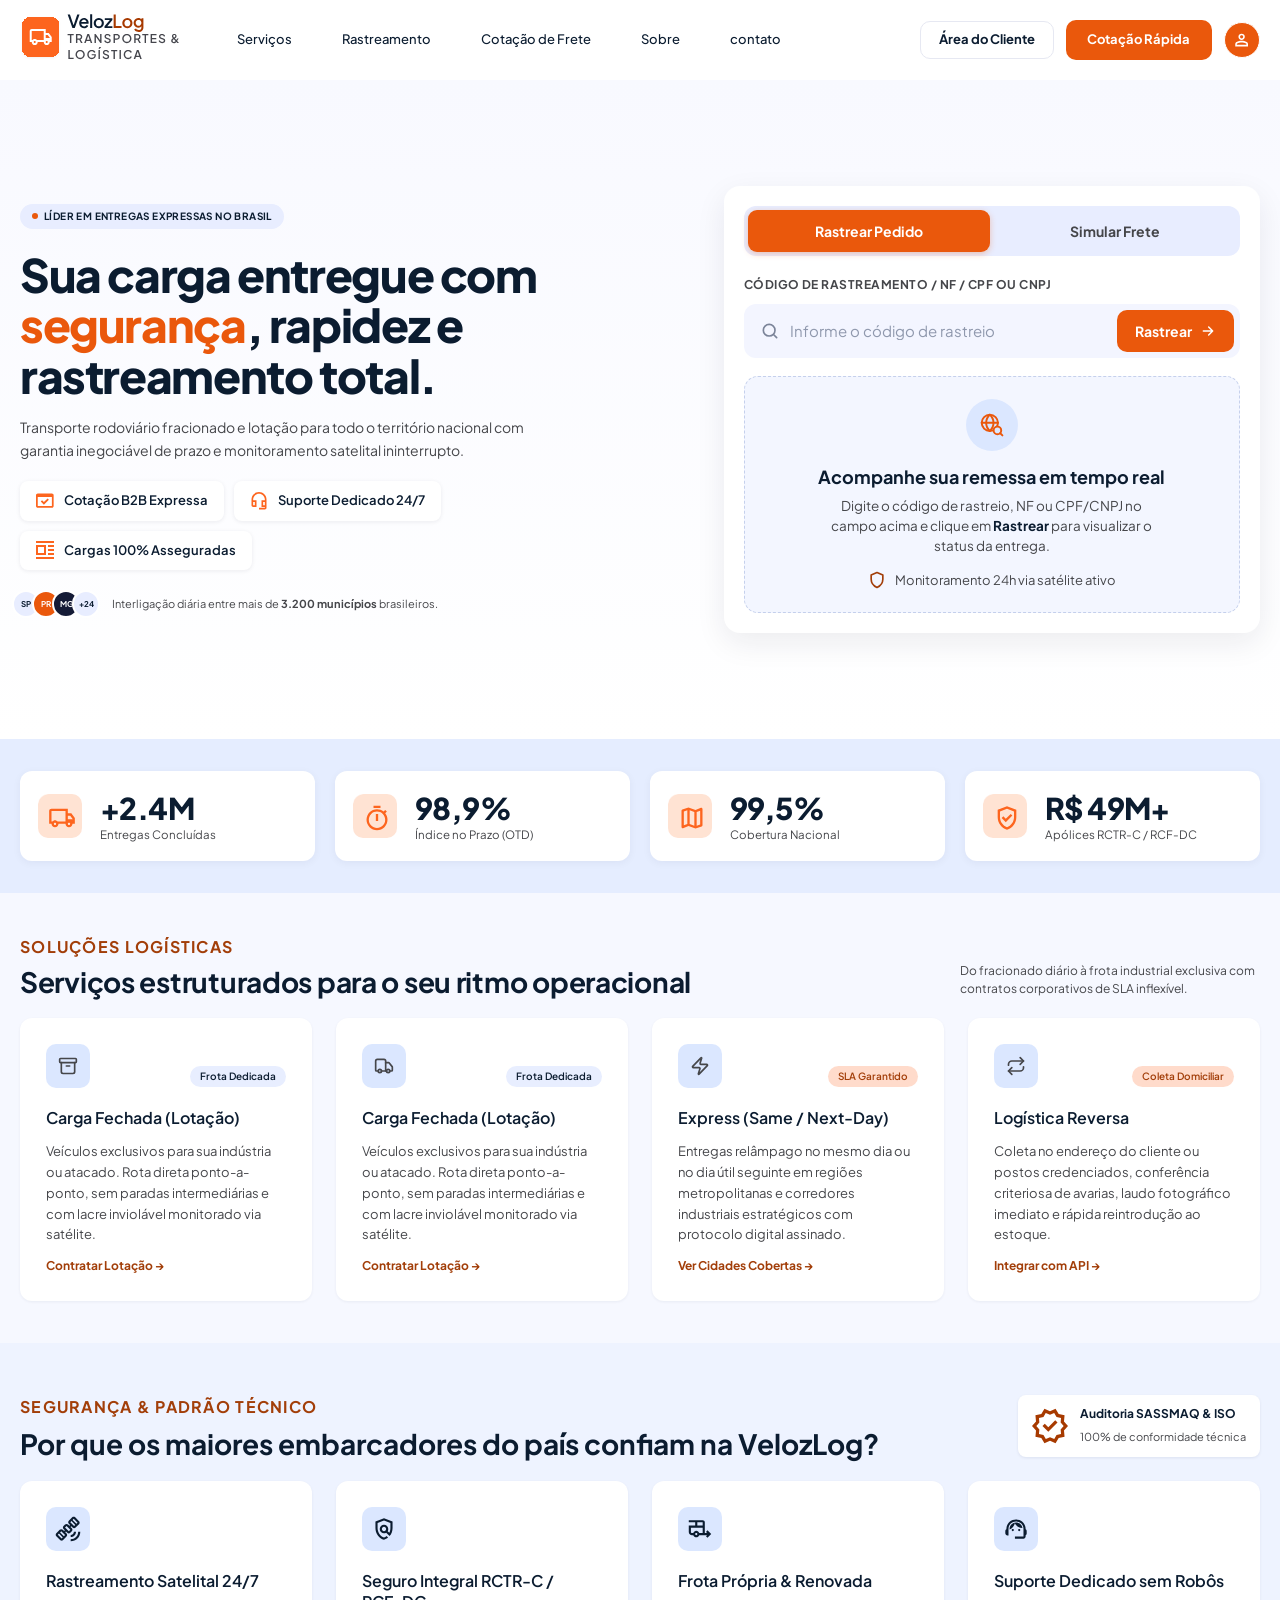
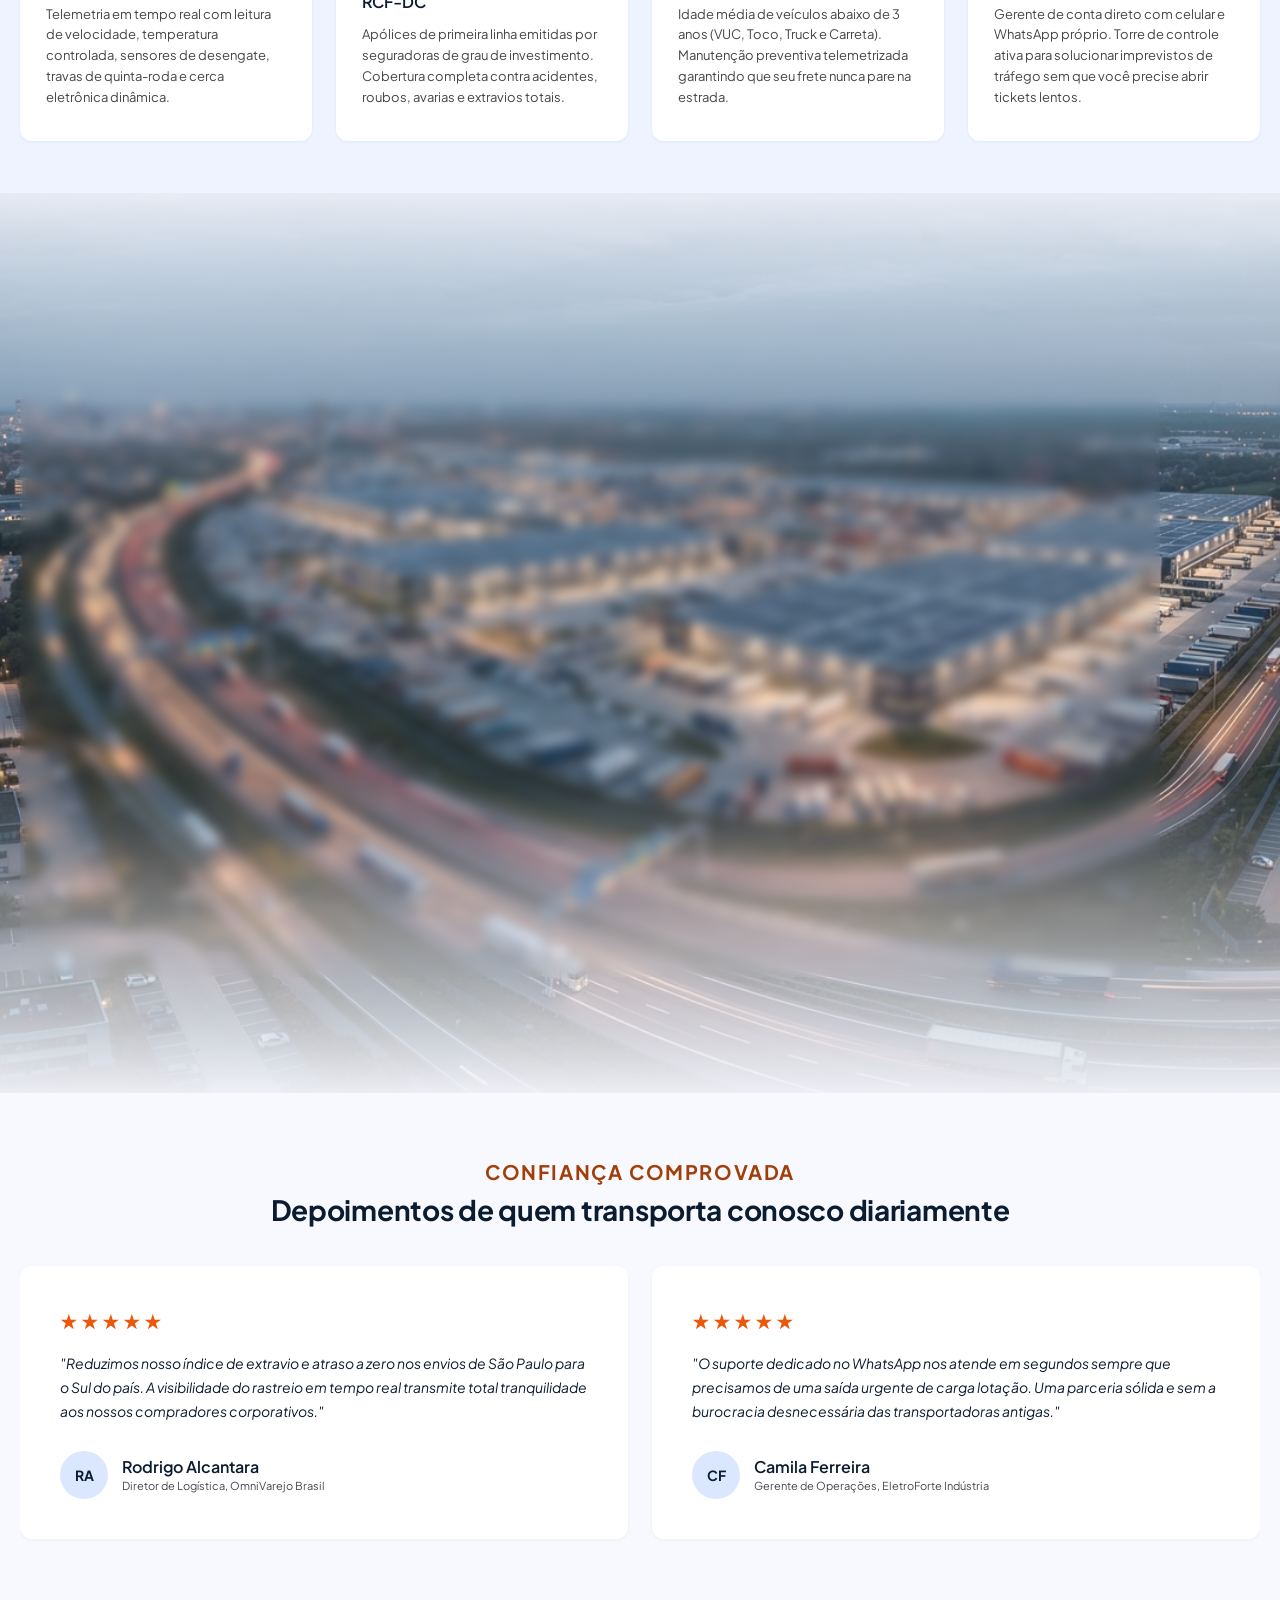
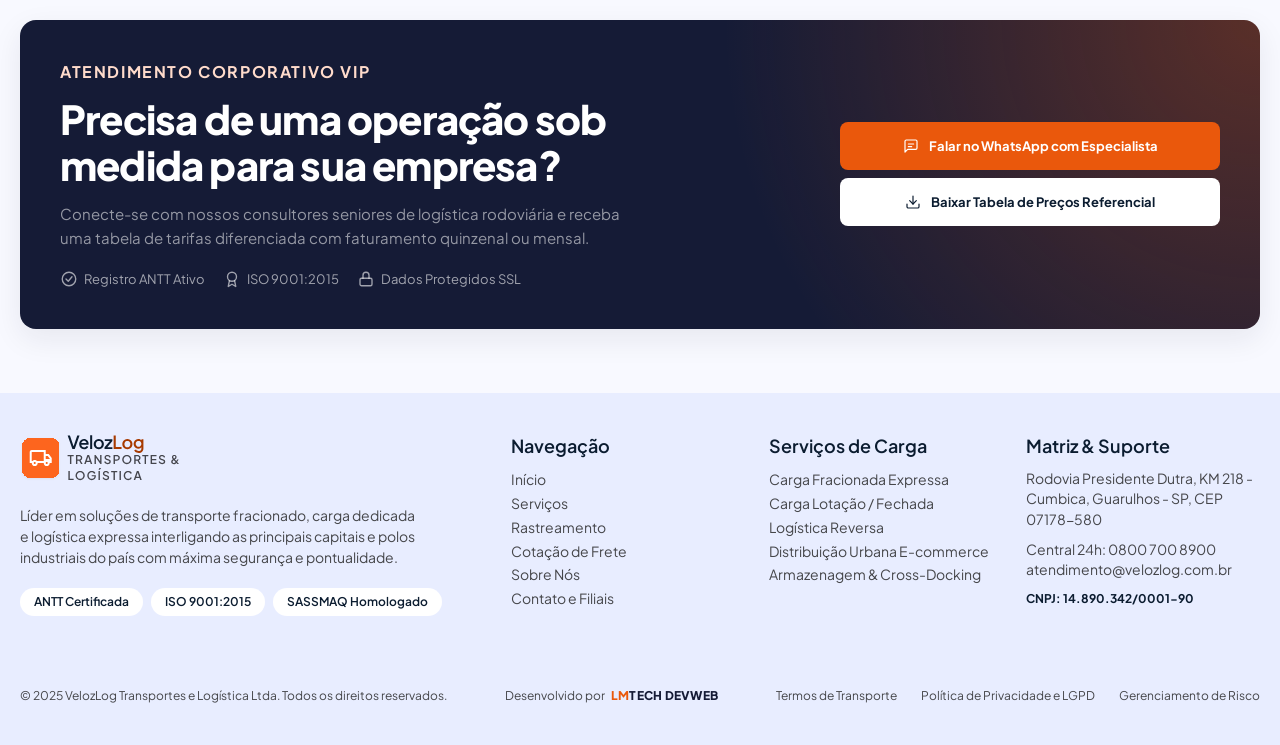
==== commit 3c53075a: "add-feature: gestão-e-interação-rastreios" ====
--- a/index.html
+++ b/index.html
@@ -10,6 +10,7 @@
   <link href="https://fonts.googleapis.com/css2?family=Plus+Jakarta+Sans:wght@500;600;700;800&display=swap" rel="stylesheet">
   <link rel="icon" href="/img/icon.svg" type="image/svg+xml">
   <link rel="stylesheet" href="/css/style.css">
+  <script src="/js/manifestos.js" defer></script>
   <script src="/js/script.js" defer></script>
   <script src="/js/cotacao-form.js"></script>
   <script src="/js/precos.js" defer></script>
@@ -19,7 +20,7 @@
 </head>
 
 <body>
-  <!-- NAV (partials/nav.html) -->
+  <!-- NAV (partials/nav.tpl) -->
   <div class="primeira-tela">
     <div data-include="nav"></div>
     <!--COMEÇO DA HERO-->
@@ -104,20 +105,20 @@
                         <path d="M19 18h2a1 1 0 0 0 1-1v-3.65a1 1 0 0 0-.22-.624l-3.48-4.35A1 1 0 0 0 17.52 8H14"></path>
                         <circle cx="17" cy="18" r="2"></circle>
                         <circle cx="7" cy="18" r="2"></circle>
-                      </svg>Em Trânsito</span>
+                      </svg><span id="home-status">Em Trânsito</span></span>
                     <span class="segurada">Carga Segurada</span>
                   </header>
 
                   <div class="trajeto surge" style="--i:1">
-                    <p><small>Origem</small>São Paulo (HUB-01)</p>
+                    <p><small>Origem</small><span id="home-origem">São Paulo (HUB-01)</span></p>
                     <div>
-                      <p>Prazo: Hoje até 18:30</p>
+                      <p>Prazo: <span id="home-prazo">Hoje até 18:30</span></p>
                       <div class="barra" role="progressbar" aria-label="Progresso do trajeto" aria-valuemin="0" aria-valuemax="100" aria-valuenow="0">
                         <span class="barra-preenchimento"></span>
                       </div>
-                      <p id="porcentagem">0% do trajeto concluído</p>
+                      <p id="porcentagem">0% concluído</p>
                     </div>
-                    <p><small>Destino</small>Curitiba (PR)</p>
+                    <p><small>Destino</small><span id="home-destino">Curitiba (PR)</span></p>
                   </div>
 
                   <footer class="surge" style="--i:2">
@@ -127,8 +128,8 @@
                         <path d="M19.1 4.9a10 10 0 0 1 0 14.2"></path>
                         <path d="M7.8 16.2a6 6 0 0 1 0-8.4"></path>
                         <path d="M4.9 19.1a10 10 0 0 1 0-14.2"></path>
-                      </svg>Telemetria em tempo real • BR-116 KM 84</p>
-                    <a href="/rastreio.html">Ver Ocorrências<svg viewBox="0 0 24 24" aria-hidden="true">
+                      </svg><span class="telemetria-texto" id="home-telemetria" title="Telemetria em tempo real • BR-116 KM 84">Telemetria em tempo real • <span id="home-local">BR-116 KM 84</span></span></p>
+                    <a href="/rastreio.html?codigo=VLZ-849102-SP" id="home-detalhes">Ver Ocorrências<svg viewBox="0 0 24 24" aria-hidden="true">
                         <path d="m9 6 6 6-6 6"></path>
                       </svg></a>
                   </footer>
@@ -622,7 +623,7 @@
       </div>
     </section>
   </div>
-  <!-- RODAPÉ (partials/footer.html) -->
+  <!-- RODAPÉ (partials/footer.tpl) -->
   <div data-include="footer"></div>
 
   <script src="/js/layout.js"></script>
--- a/css/style.css
+++ b/css/style.css
@@ -239,7 +239,8 @@
   white-space: nowrap; /* texto em uma linha só */
 }
 
-.btn-area:hover {
+.btn-area:hover,
+.btn-area.ativo {
   border-color: var(--laranja);
   color: var(--laranja);
 }
@@ -806,6 +807,33 @@
   stroke-linejoin: round;
 }
 
+/* cor da etiqueta conforme a situação do pedido (script.js marca data-situacao);
+   em trânsito / saiu para entrega continuam laranja (padrão acima) */
+.status[data-situacao="entregue"] {
+  background: #dcfce7;
+  color: #15803d;
+}
+
+.status[data-situacao="ocorrencia"] {
+  background: #fee2e2;
+  color: #b91c1c;
+}
+
+.status[data-situacao="coleta"],
+.status[data-situacao="hub"] {
+  background: #dde7ff;
+  color: #1e3a8a;
+}
+
+.status[data-situacao] svg {
+  stroke: currentColor;
+}
+
+.status[data-situacao="transito"] svg,
+.status[data-situacao="entrega"] svg {
+  stroke: var(--laranja);
+}
+
 .segurada {
   margin-left: auto;
   font-size: 14px;
@@ -845,6 +873,8 @@
 .trajeto > div #porcentagem {
   font-weight: 700;
   color: var(--cor-texto);
+  white-space: nowrap; /* "100% concluído" sempre numa linha */
+  font-variant-numeric: tabular-nums; /* números com a mesma largura: não "pula" contando */
 }
 
 .trajeto > p:last-child {
@@ -882,7 +912,22 @@
 .estado-resultado > footer p {
   display: flex;
   align-items: center;
+  flex: 1 1 auto;
   gap: 8px;
+  min-width: 0; /* deixa o texto encolher em vez de empurrar o link */
+}
+
+/* telemetria sempre numa linha: se não couber, termina em "…"
+   (o texto completo aparece ao passar o mouse — title definido no script.js) */
+.estado-resultado > footer .telemetria-texto {
+  min-width: 0;
+  overflow: hidden;
+  text-overflow: ellipsis;
+  white-space: nowrap;
+}
+
+.estado-resultado > footer a {
+  flex: none; /* "Ver Ocorrências" sempre inteiro */
 }
 
 .estado-resultado > footer p svg {
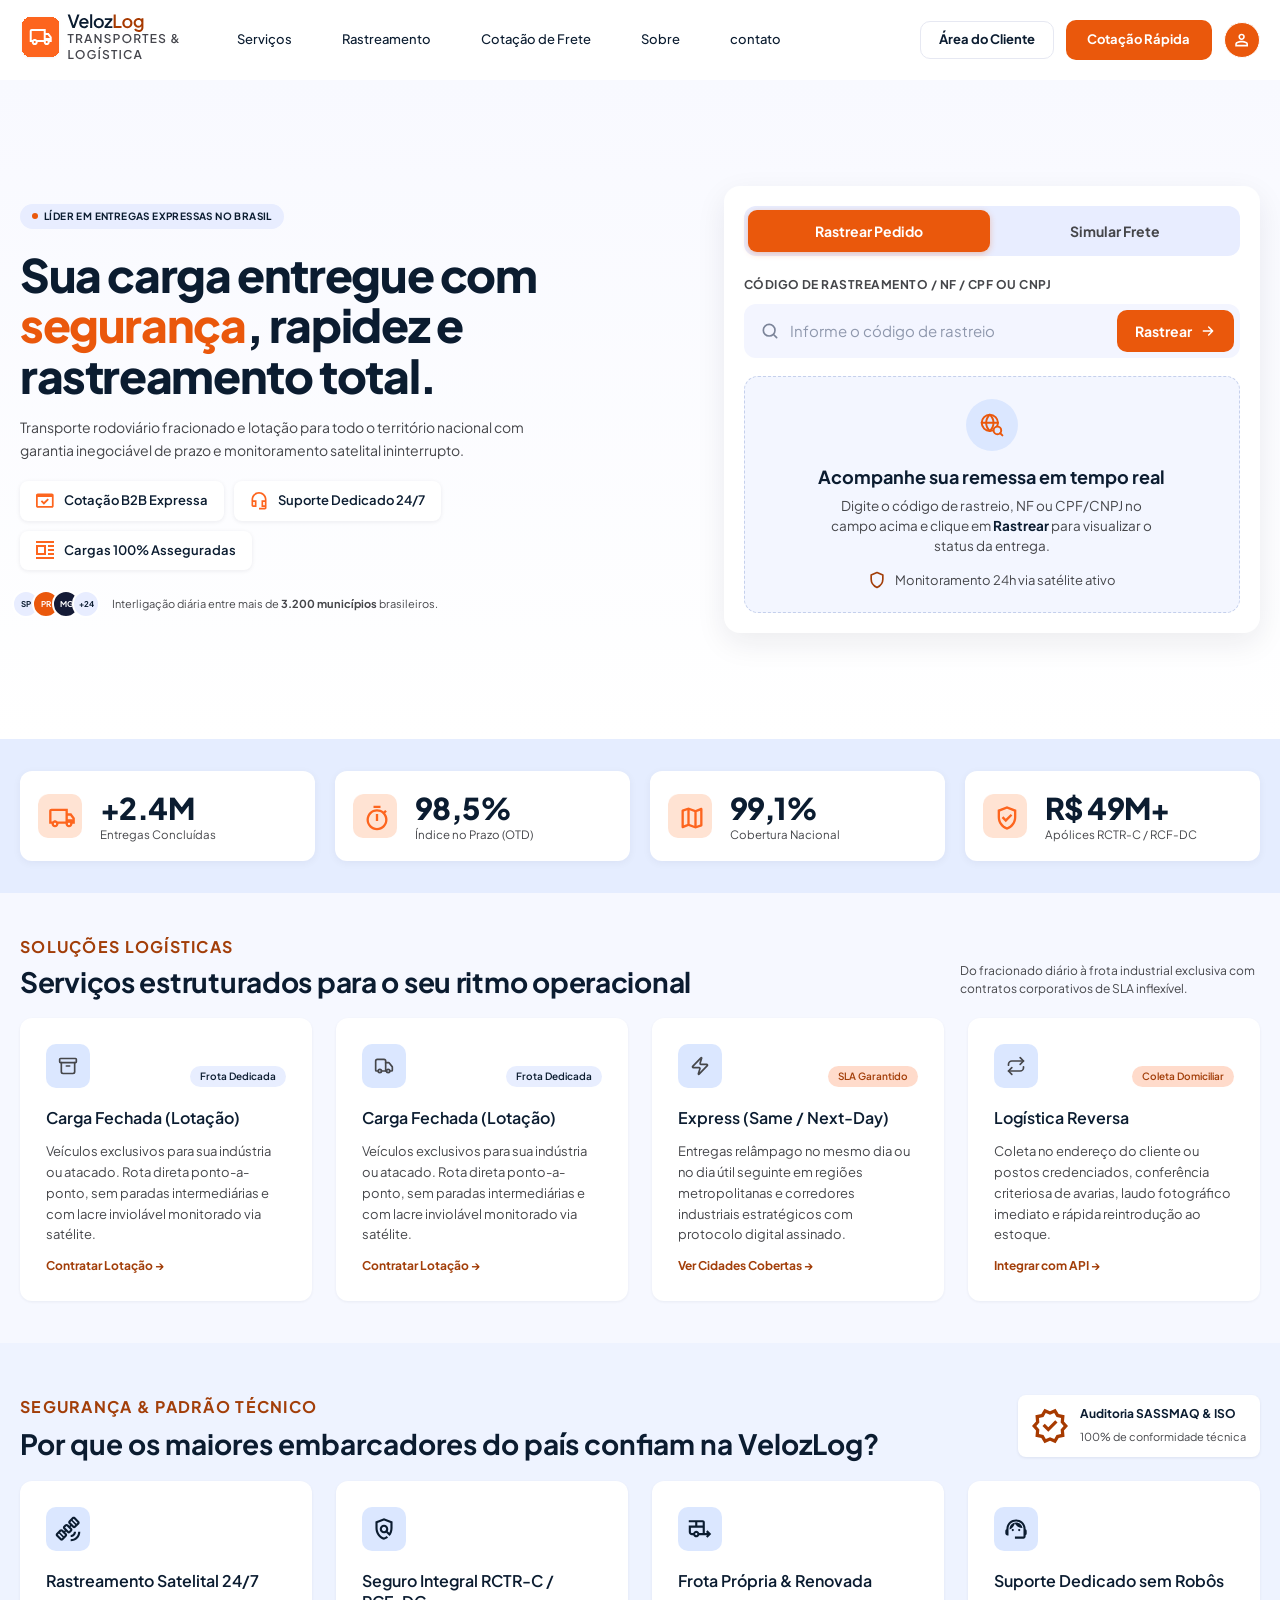
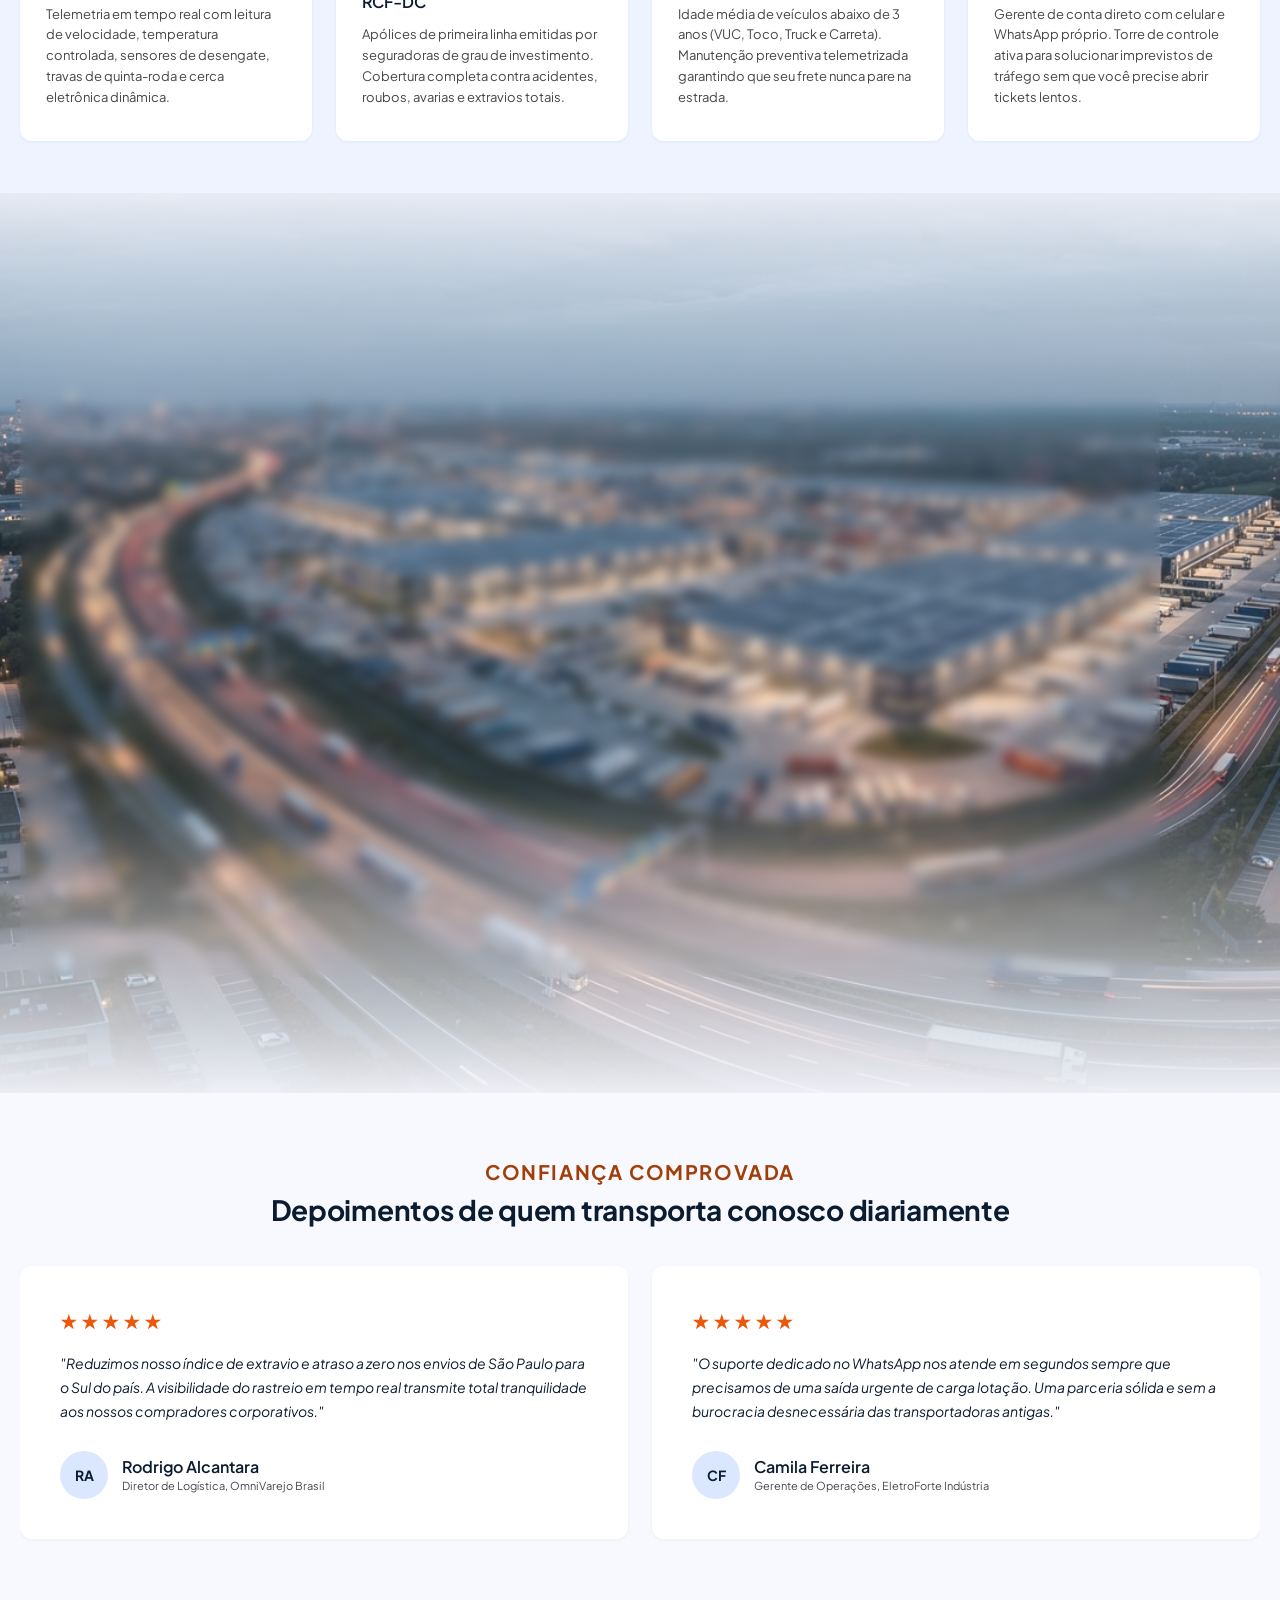
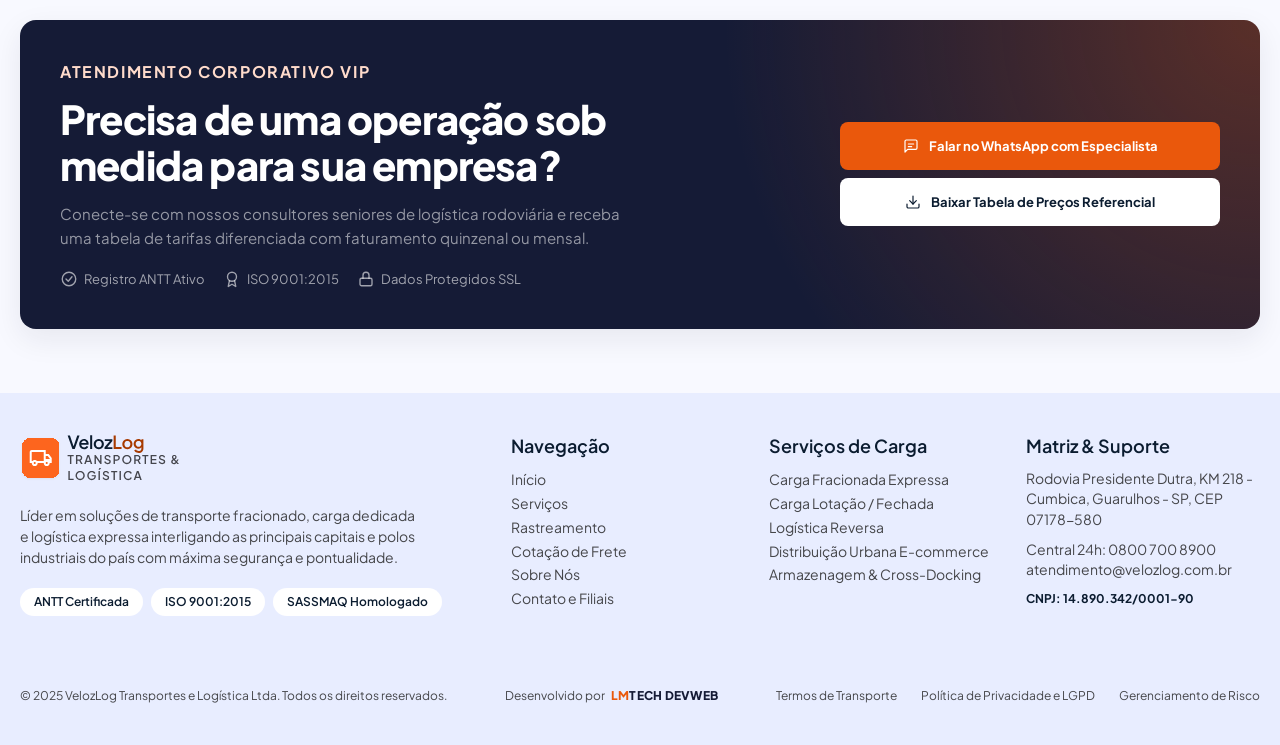
==== commit 8480e296: "correcoes: correcoes-funcionalidades-gerais" ====
--- a/index.html
+++ b/index.html
@@ -112,7 +112,8 @@
                   <div class="trajeto surge" style="--i:1">
                     <p><small>Origem</small><span id="home-origem">São Paulo (HUB-01)</span></p>
                     <div>
-                      <p>Prazo: <span id="home-prazo">Hoje até 18:30</span></p>
+                      <!-- sempre numa linha: "Prazo: …" ou, se entregue, só a data e a hora da entrega -->
+                      <p class="prazo" id="home-prazo-linha"><span id="home-prazo-rotulo">Prazo: </span><span id="home-prazo">Hoje até 18:30</span></p>
                       <div class="barra" role="progressbar" aria-label="Progresso do trajeto" aria-valuemin="0" aria-valuemax="100" aria-valuenow="0">
                         <span class="barra-preenchimento"></span>
                       </div>
--- a/css/style.css
+++ b/css/style.css
@@ -844,7 +844,7 @@
 
 .trajeto {
   display: grid;
-  grid-template-columns: auto 1fr auto;
+  grid-template-columns: auto minmax(0, 1fr) auto;
   gap: 16px;
   align-items: end;
   font-size: 17px;
@@ -861,7 +861,20 @@
 }
 
 .trajeto > div {
+  min-width: 0; /* deixa a linha do prazo encolher com "…" em vez de quebrar */
   text-align: center;
+}
+
+/* prazo / data da entrega: uma linha só; texto longo termina em "…" (inteiro no mouse) */
+.trajeto > div .prazo {
+  overflow: hidden;
+  white-space: nowrap;
+  text-overflow: ellipsis;
+}
+
+.trajeto > div .prazo.entregue {
+  font-weight: 600;
+  color: #15803d;
 }
 
 .trajeto > div p {
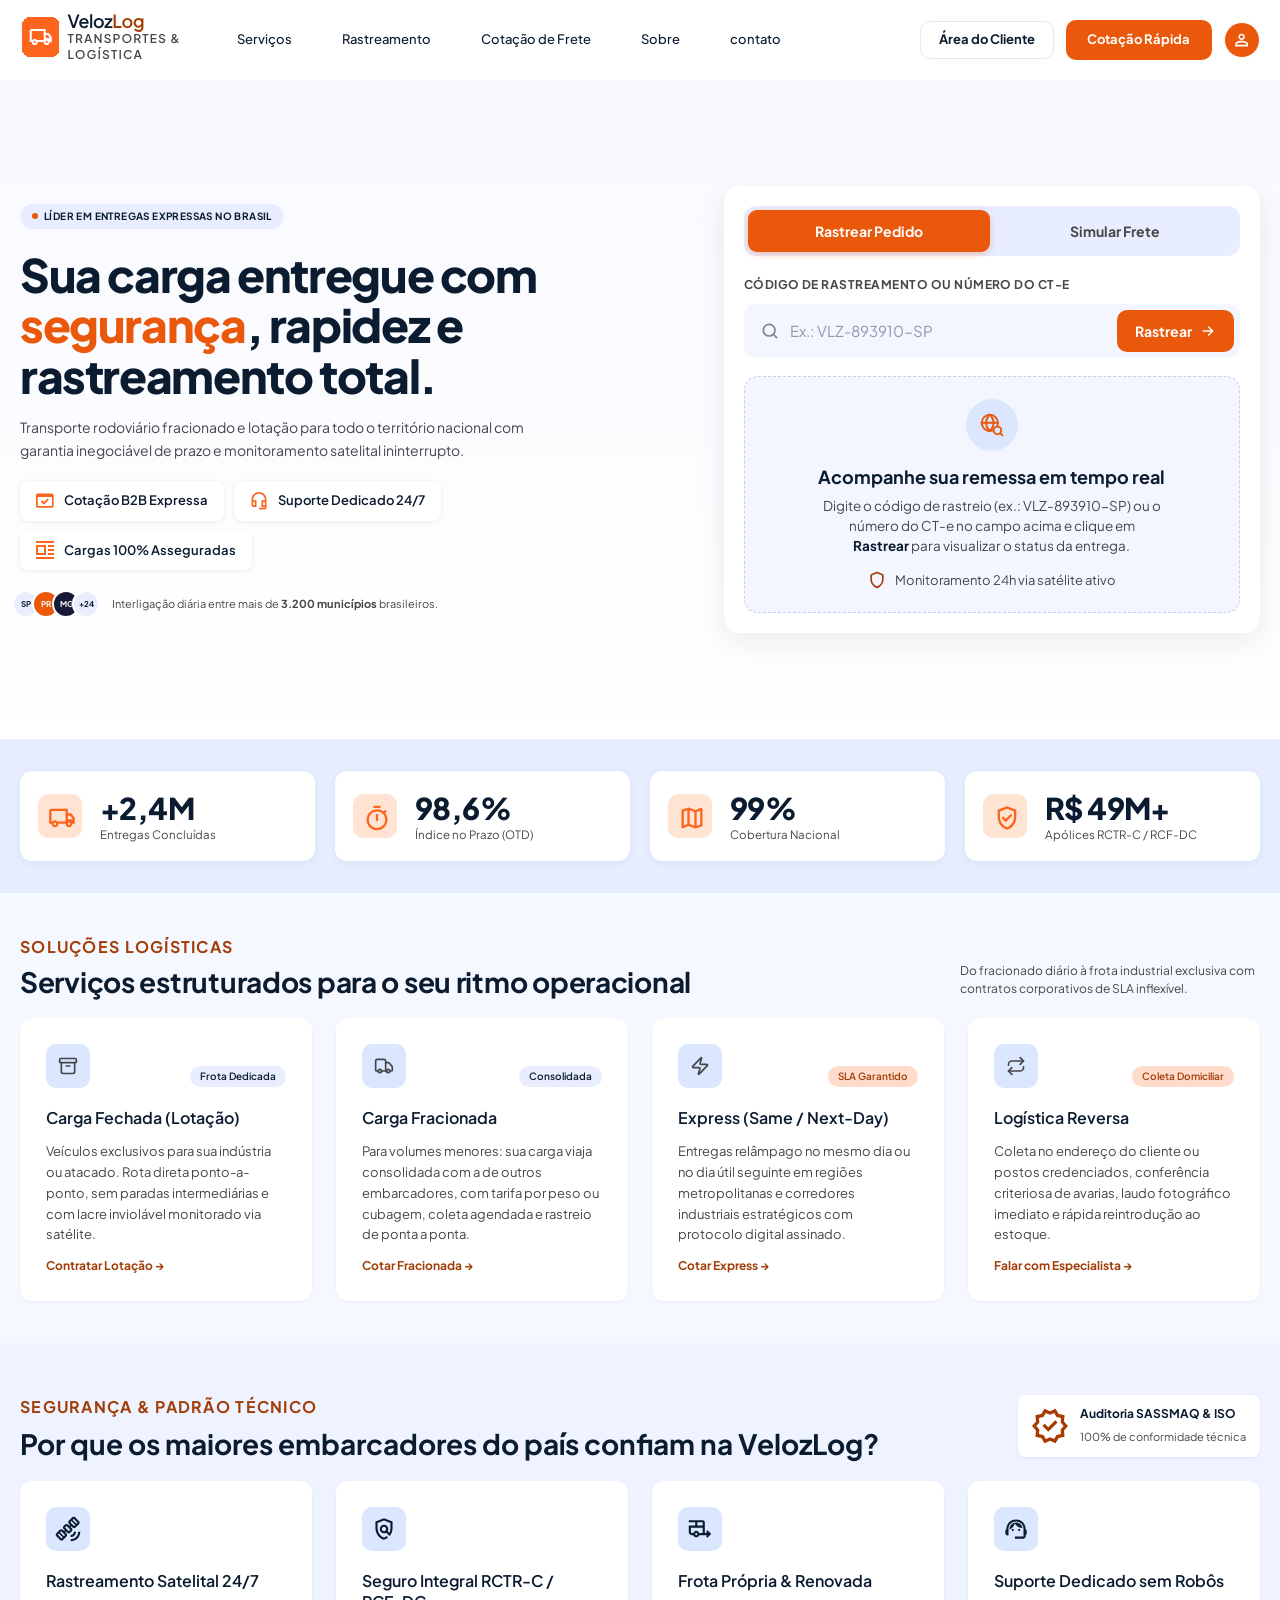
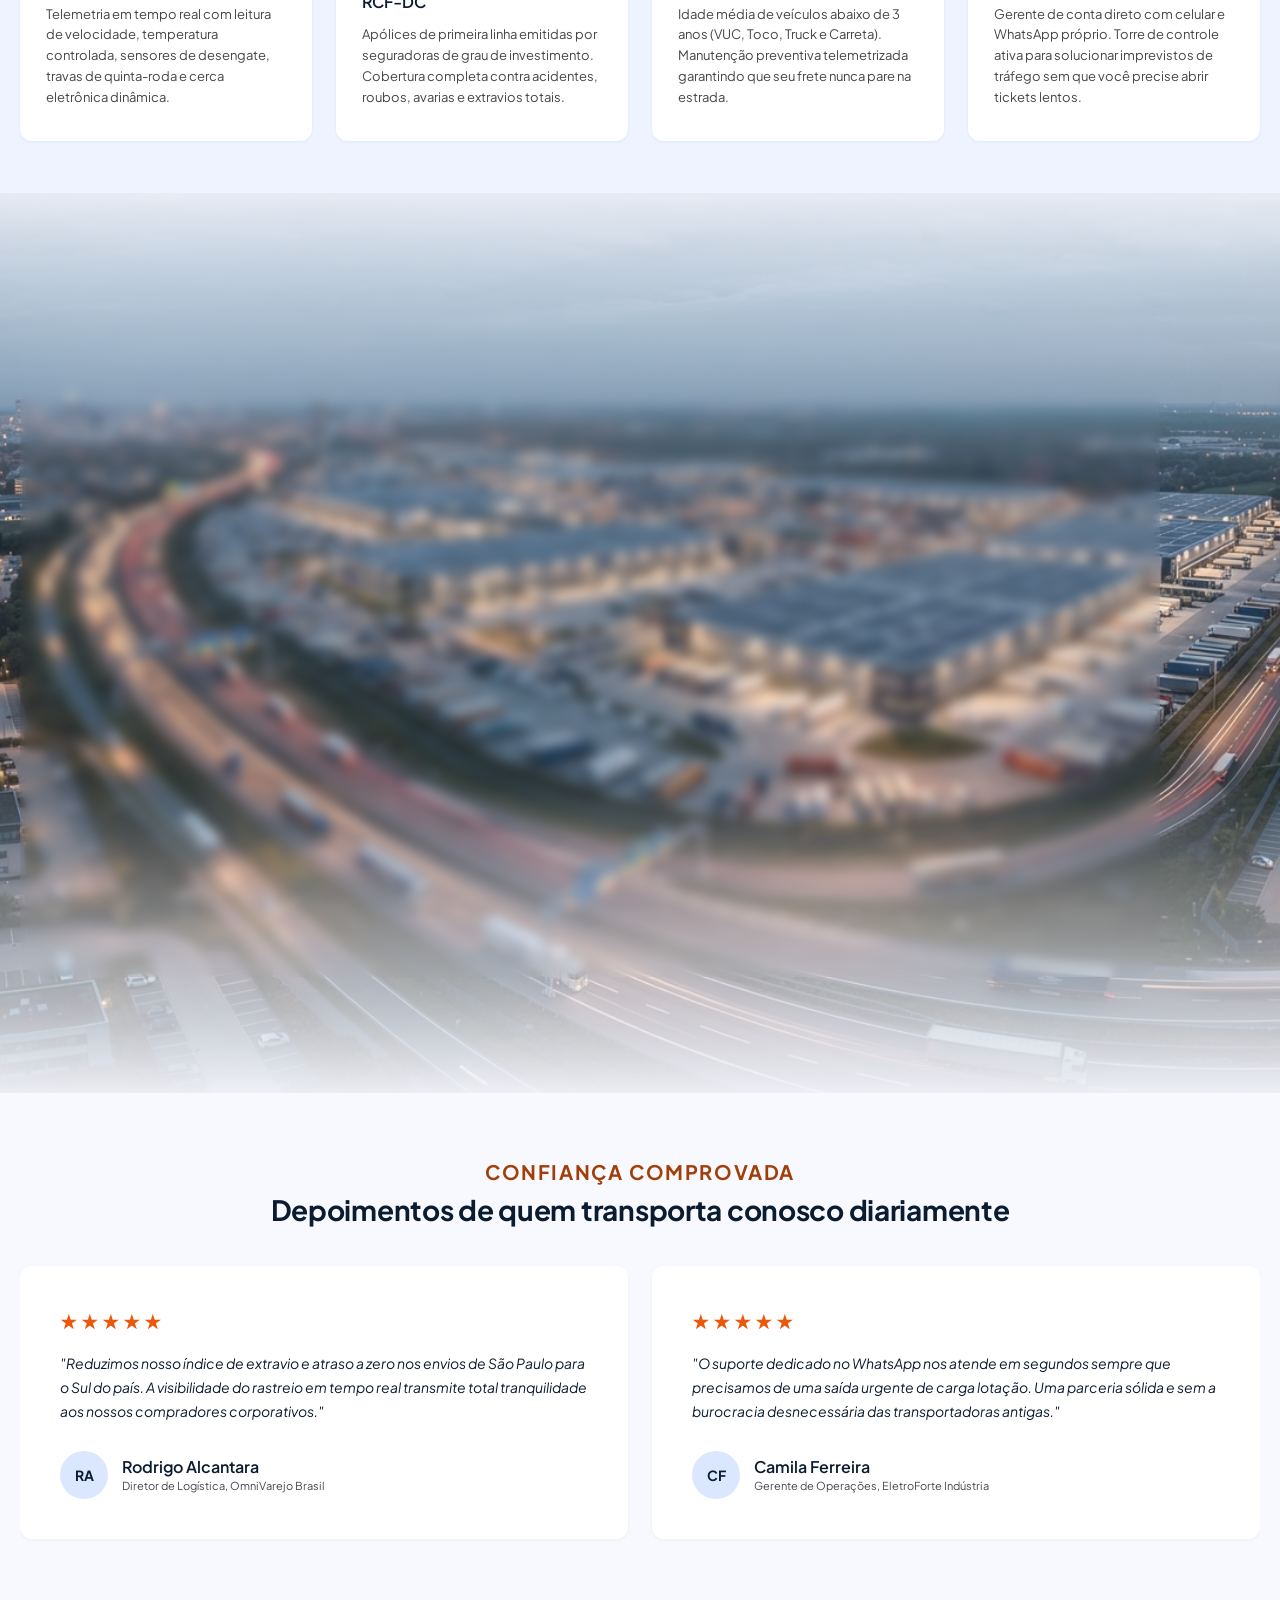
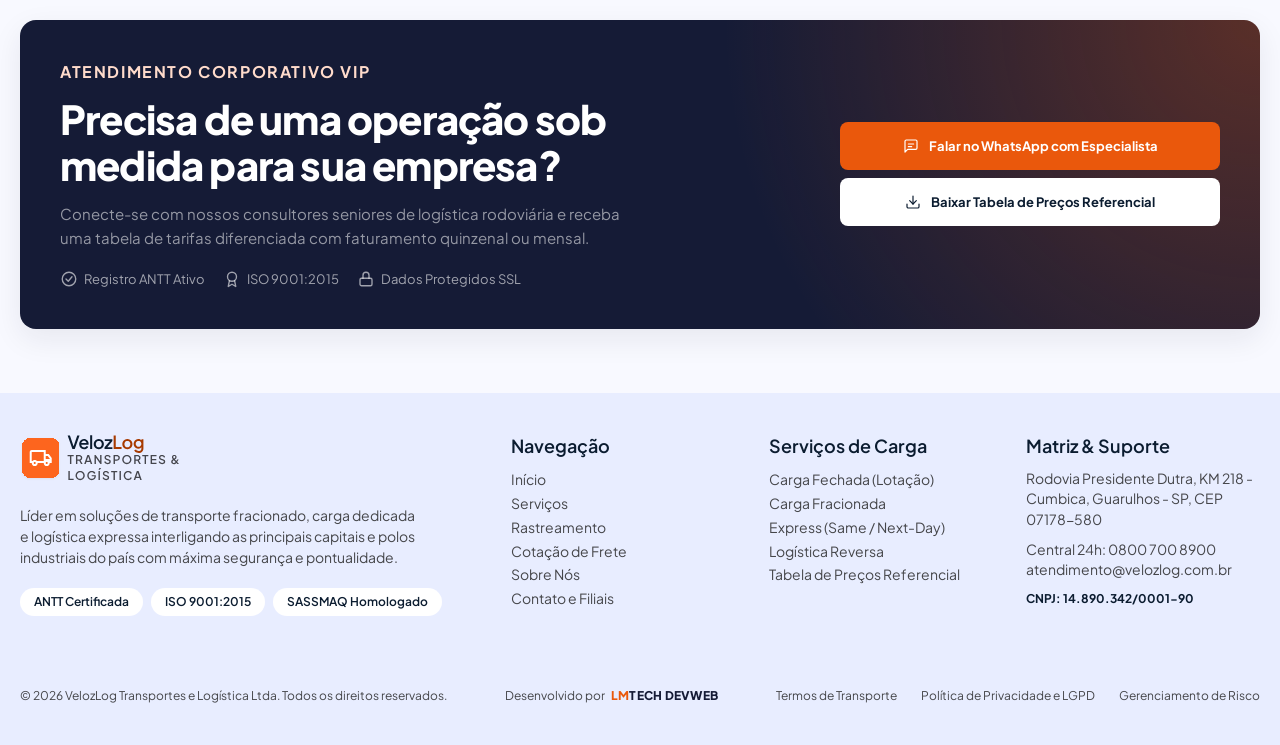
==== commit 6422543f: "correcao: funcionalidades manifesto-e-ctes" ====
--- a/index.html
+++ b/index.html
@@ -58,13 +58,13 @@
             <!-- PAINEL: RASTREAR -->
             <section class="painel ativo" id="painel-rastrear" role="tabpanel" aria-labelledby="aba-rastrear">
               <form class="rastreio-form" novalidate>
-                <label for="codigo">Código de rastreamento / NF / CPF ou CNPJ</label>
+                <label for="codigo">Código de rastreamento ou número do CT-e</label>
                 <div class="campo-busca">
                   <svg viewBox="0 0 24 24" aria-hidden="true">
                     <circle cx="11" cy="11" r="7"></circle>
                     <path d="m20 20-3.5-3.5"></path>
                   </svg>
-                  <input id="codigo" type="text" placeholder="Informe o código de rastreio" autocomplete="off">
+                  <input id="codigo" type="text" placeholder="Ex.: VLZ-893910-SP" autocomplete="off">
                   <button type="submit" class="btn-rastrear">
                     <span>Rastrear</span>
                     <svg viewBox="0 0 24 24" aria-hidden="true">
@@ -86,7 +86,7 @@
                     </svg>
                   </span>
                   <h3>Acompanhe sua remessa em tempo real</h3>
-                  <p>Digite o código de rastreio, NF ou CPF/CNPJ no campo acima e clique em <strong>Rastrear</strong> para visualizar o status da entrega.</p>
+                  <p data-vazio-texto>Digite o código de rastreio (ex.: VLZ-893910-SP) ou o número do CT-e no campo acima e clique em <strong>Rastrear</strong> para visualizar o status da entrega.</p>
                   <div class="vazio-nota">
                     <svg viewBox="0 0 24 24" aria-hidden="true">
                       <path d="M12 3l7 3v5c0 4.5-3 8-7 10-4-2-7-5.5-7-10V6z"></path>
@@ -98,7 +98,7 @@
                 <!-- estado 2: resultado -->
                 <article class="estado estado-resultado" inert>
                   <header class="surge" style="--i:0">
-                    <h2 id="codigo-exibido">VLZ-849102-SP</h2>
+                    <h2 id="codigo-exibido">VLZ-893910-SP</h2>
                     <span class="status"><svg viewBox="0 0 24 24" aria-hidden="true">
                         <path d="M14 18V6a2 2 0 0 0-2-2H4a2 2 0 0 0-2 2v11a1 1 0 0 0 1 1h2"></path>
                         <path d="M15 18H9"></path>
@@ -130,7 +130,7 @@
                         <path d="M7.8 16.2a6 6 0 0 1 0-8.4"></path>
                         <path d="M4.9 19.1a10 10 0 0 1 0-14.2"></path>
                       </svg><span class="telemetria-texto" id="home-telemetria" title="Telemetria em tempo real • BR-116 KM 84">Telemetria em tempo real • <span id="home-local">BR-116 KM 84</span></span></p>
-                    <a href="/rastreio.html?codigo=VLZ-849102-SP" id="home-detalhes">Ver Ocorrências<svg viewBox="0 0 24 24" aria-hidden="true">
+                    <a href="/rastreio.html?codigo=VLZ-893910-SP" id="home-detalhes">Ver Detalhes<svg viewBox="0 0 24 24" aria-hidden="true">
                         <path d="m9 6 6 6-6 6"></path>
                       </svg></a>
                   </footer>
@@ -175,11 +175,11 @@
         <ul>
           <li>
             <span class="icone" aria-hidden="true"><img src="/img/ic-caminhao.svg" alt=""></span>
-            <div><strong class="contador" data-valor="2.4" data-tipo="milhao">+2.4M</strong>Entregas Concluídas</div>
+            <div><strong class="contador" data-valor="2.4" data-tipo="milhao">+2,4M</strong>Entregas Concluídas</div>
           </li>
           <li>
             <span class="icone" aria-hidden="true"><img src="/img/ic-timer.svg" alt=""></span>
-            <div><strong class="contador" data-valor="99.4" data-tipo="porcentagem">99.4%</strong>Índice no Prazo (OTD)</div>
+            <div><strong class="contador" data-valor="99.4" data-tipo="porcentagem">99,4%</strong>Índice no Prazo (OTD)</div>
           </li>
           <li>
             <span class="icone" aria-hidden="true"><img src="/img/ic-mapa.svg" alt=""></span>
@@ -232,11 +232,11 @@
                 <circle cx="7" cy="18" r="2" />
               </svg>
             </span>
-            <span class="tag">Frota Dedicada</span>
-          </div>
-          <h3>Carga Fechada (Lotação)</h3>
-          <p>Veículos exclusivos para sua indústria ou atacado. Rota direta ponto-a-ponto, sem paradas intermediárias e com lacre inviolável monitorado via satélite.</p>
-          <a href="#cotacao">Contratar Lotação</a>
+            <span class="tag">Consolidada</span>
+          </div>
+          <h3>Carga Fracionada</h3>
+          <p>Para volumes menores: sua carga viaja consolidada com a de outros embarcadores, com tarifa por peso ou cubagem, coleta agendada e rastreio de ponta a ponta.</p>
+          <a href="#cotacao">Cotar Fracionada</a>
         </article>
         <article class="card">
           <div class="card-topo">
@@ -249,7 +249,7 @@
           </div>
           <h3>Express (Same / Next-Day)</h3>
           <p>Entregas relâmpago no mesmo dia ou no dia útil seguinte em regiões metropolitanas e corredores industriais estratégicos com protocolo digital assinado.</p>
-          <a href="#cotacao">Ver Cidades Cobertas</a>
+          <a href="#cotacao">Cotar Express</a>
         </article>
         <article class="card">
           <div class="card-topo">
@@ -265,7 +265,7 @@
           </div>
           <h3>Logística Reversa</h3>
           <p>Coleta no endereço do cliente ou postos credenciados, conferência criteriosa de avarias, laudo fotográfico imediato e rápida reintrodução ao estoque.</p>
-          <a href="#cotacao">Integrar com API</a>
+          <a href="#contato">Falar com Especialista</a>
         </article>
       </div>
     </section>
@@ -403,10 +403,13 @@
           <div class="cotacao-campo">
             <label for="mercadoria">Tipo de Mercadoria</label>
             <select name="mercadoria" id="mercadoria">
-              <option value="geral">Carga Seca / Manufaturados</option>
-              <option value="fragil">Carga Frágil</option>
-              <option value="perecivel">Perecíveis</option>
-              <option value="eletronicos">Eletrônicos</option>
+              <!-- mesma lista da página de cotação (frete.html), para o tipo não mudar no caminho -->
+              <option value="manufaturados">Manufaturados / Geral</option>
+              <option value="eletronicos">Eletroeletrônicos</option>
+              <option value="alimentos">Alimentos não perecíveis</option>
+              <option value="medicamentos">Medicamentos e saúde</option>
+              <option value="vestuario">Vestuário e têxteis</option>
+              <option value="autopecas">Autopeças</option>
             </select>
           </div>
 
--- a/css/style.css
+++ b/css/style.css
@@ -834,11 +834,15 @@
   stroke: var(--laranja);
 }
 
+/* mesma etiqueta da página de rastreio: fundo laranja, texto branco */
 .segurada {
   margin-left: auto;
-  font-size: 14px;
-  font-weight: 700;
-  color: var(--laranja-escuro);
+  padding: 5px 10px;
+  border-radius: 6px;
+  background: #ff6b1a;
+  font-size: 12px;
+  font-weight: 700;
+  color: #fff;
   white-space: nowrap;
 }
 
@@ -908,6 +912,11 @@
   height: 100%;
   border-radius: 99px;
   background: var(--laranja);
+}
+
+/* pedido entregue: barra verde (mesmo verde da data de entrega) */
+.barra-preenchimento.entregue {
+  background: #16a34a;
 }
 
 .estado-resultado > footer {
@@ -2513,3 +2522,13 @@
     font-size: 16px;
   }
 }
+
+/* mensagem de erro dos formulários de cotação da home (criada pelo cotacao-form.js) */
+.vl-erro-campo {
+  display: block;
+  margin-top: 6px;
+  font-size: 12px;
+  font-weight: 600;
+  line-height: 1.3;
+  color: #dc2626;
+}
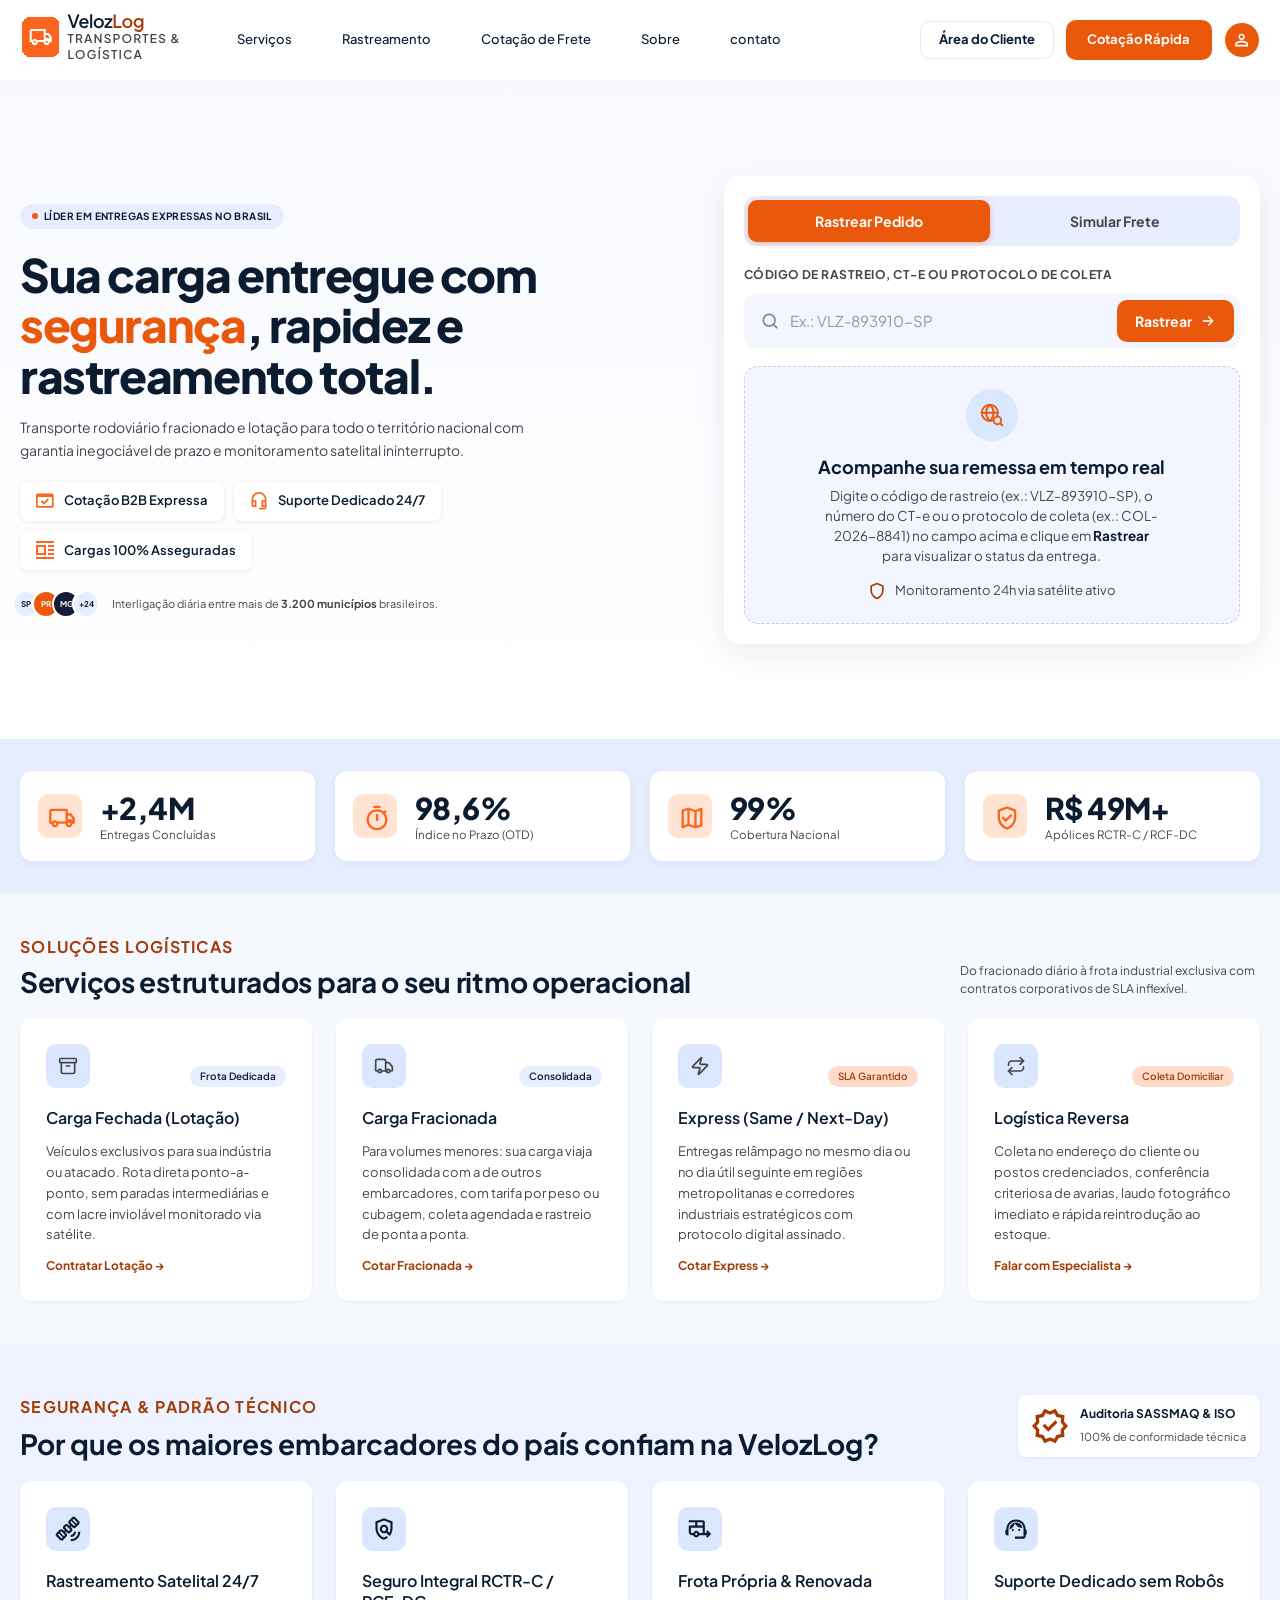
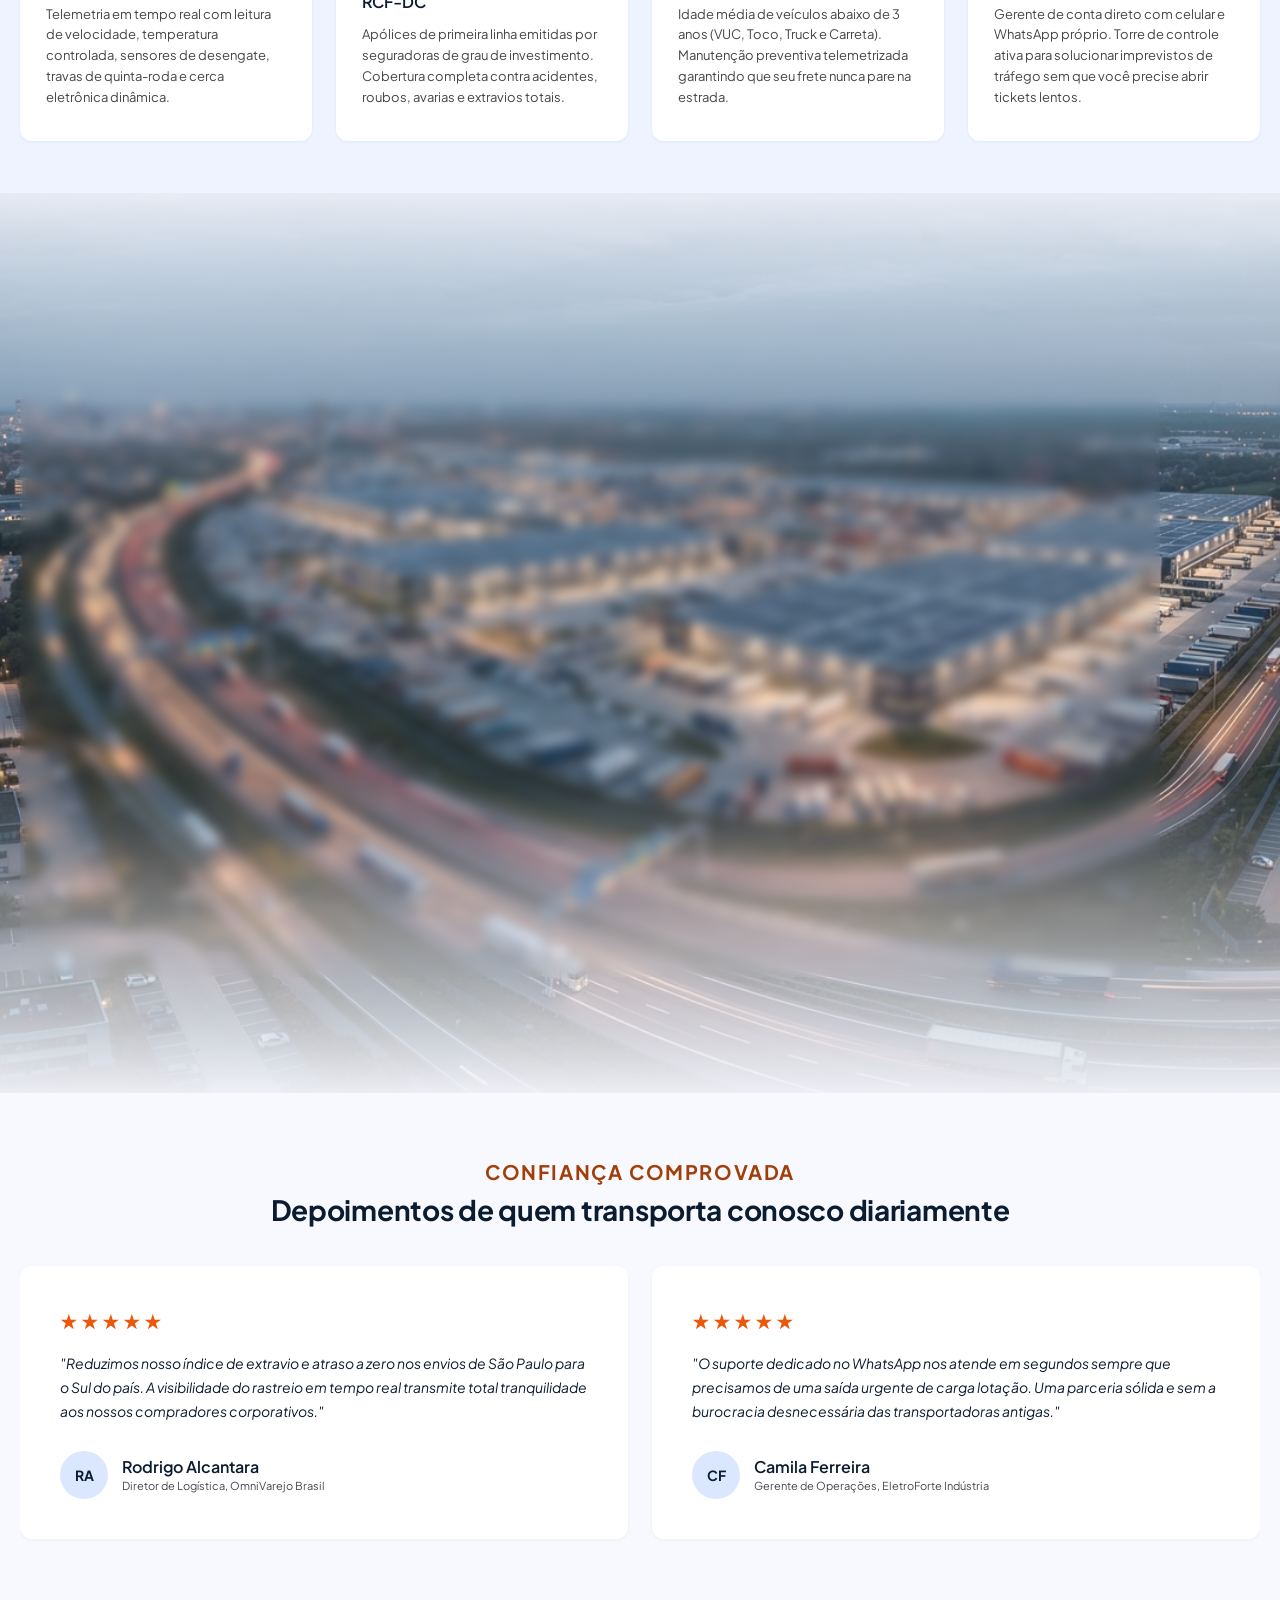
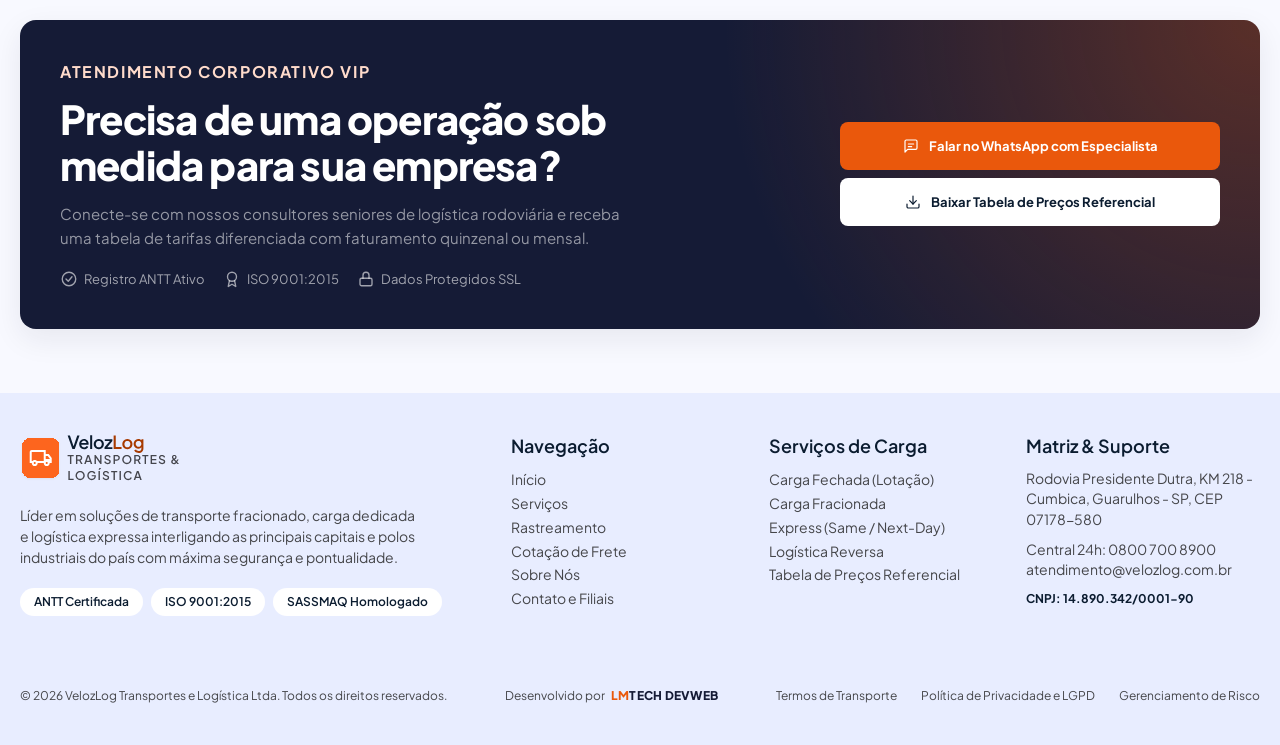
==== commit 82add490: "correcao: funcionalidades-dashboard" ====
--- a/index.html
+++ b/index.html
@@ -58,7 +58,7 @@
             <!-- PAINEL: RASTREAR -->
             <section class="painel ativo" id="painel-rastrear" role="tabpanel" aria-labelledby="aba-rastrear">
               <form class="rastreio-form" novalidate>
-                <label for="codigo">Código de rastreamento ou número do CT-e</label>
+                <label for="codigo">Código de rastreio, CT-e ou protocolo de coleta</label>
                 <div class="campo-busca">
                   <svg viewBox="0 0 24 24" aria-hidden="true">
                     <circle cx="11" cy="11" r="7"></circle>
@@ -86,7 +86,7 @@
                     </svg>
                   </span>
                   <h3>Acompanhe sua remessa em tempo real</h3>
-                  <p data-vazio-texto>Digite o código de rastreio (ex.: VLZ-893910-SP) ou o número do CT-e no campo acima e clique em <strong>Rastrear</strong> para visualizar o status da entrega.</p>
+                  <p data-vazio-texto>Digite o código de rastreio (ex.: VLZ-893910-SP), o número do CT-e ou o protocolo de coleta (ex.: COL-2026-8841) no campo acima e clique em <strong>Rastrear</strong> para visualizar o status da entrega.</p>
                   <div class="vazio-nota">
                     <svg viewBox="0 0 24 24" aria-hidden="true">
                       <path d="M12 3l7 3v5c0 4.5-3 8-7 10-4-2-7-5.5-7-10V6z"></path>
